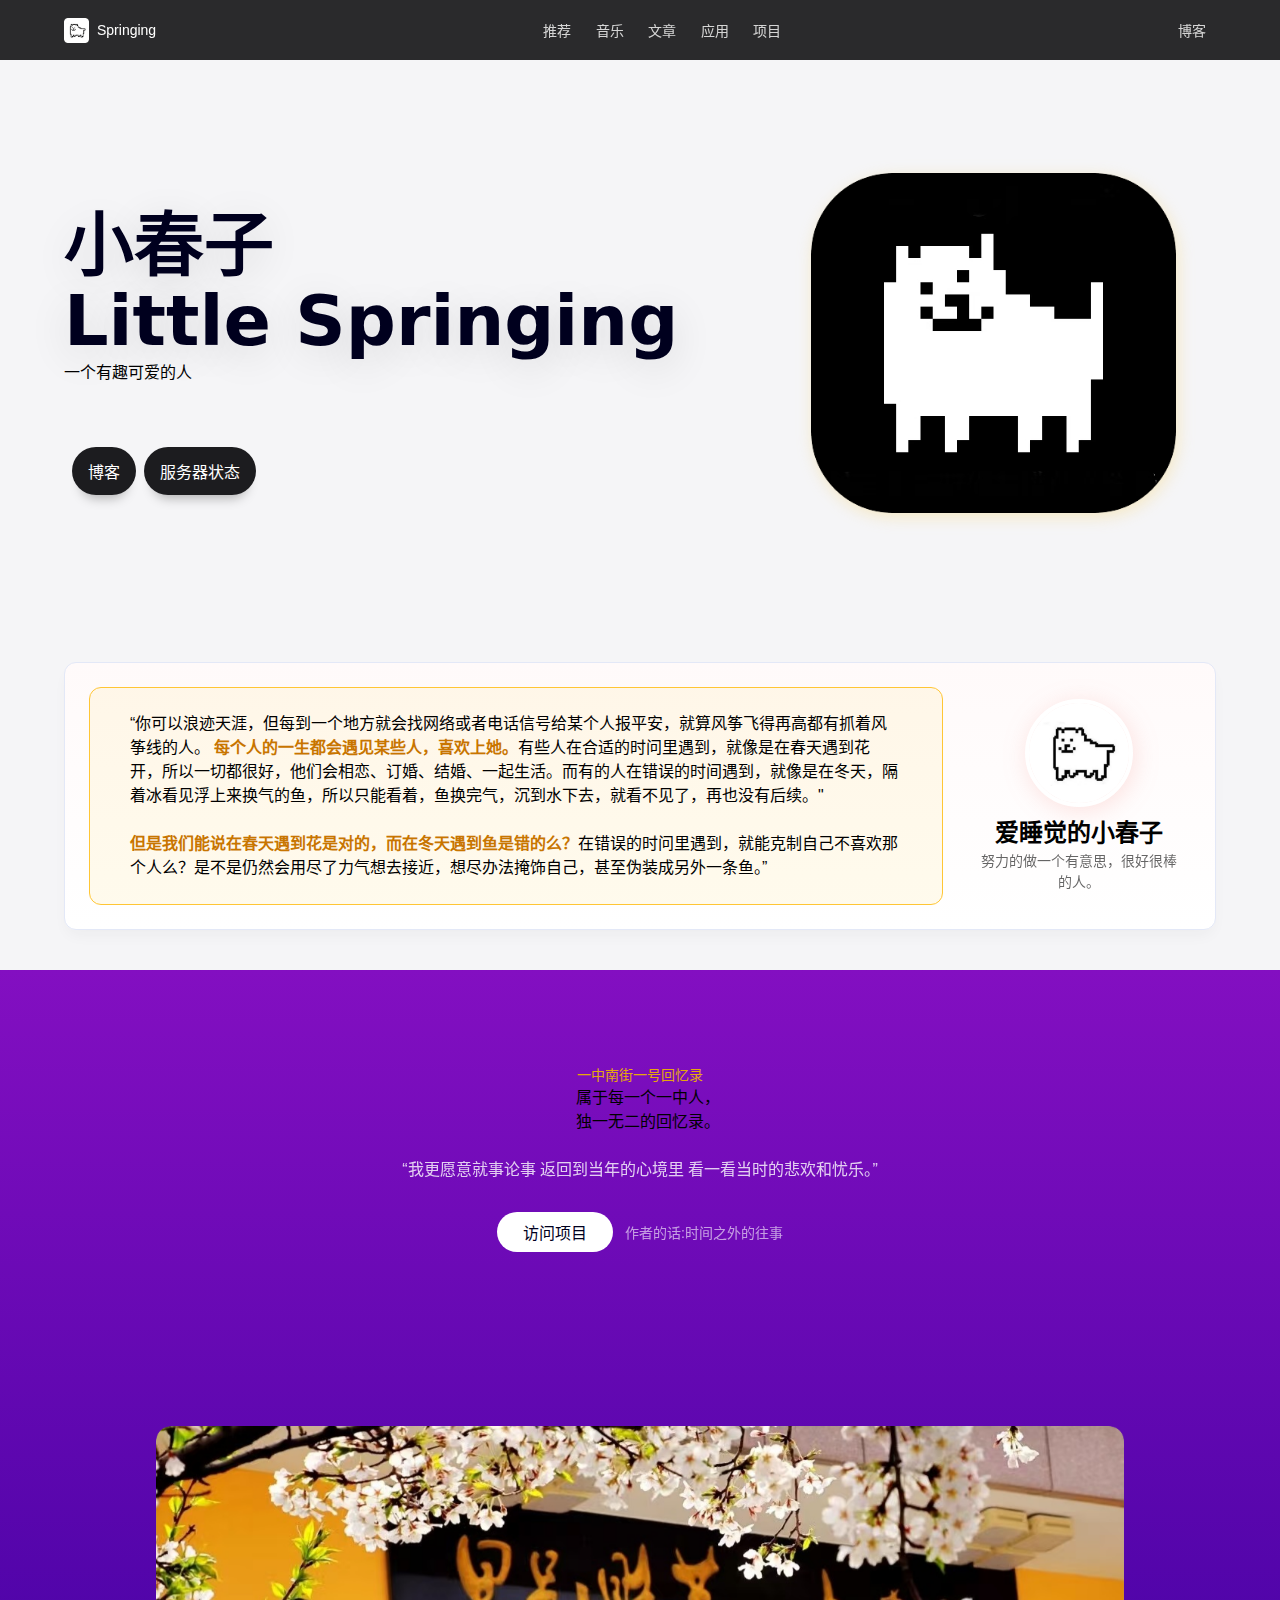
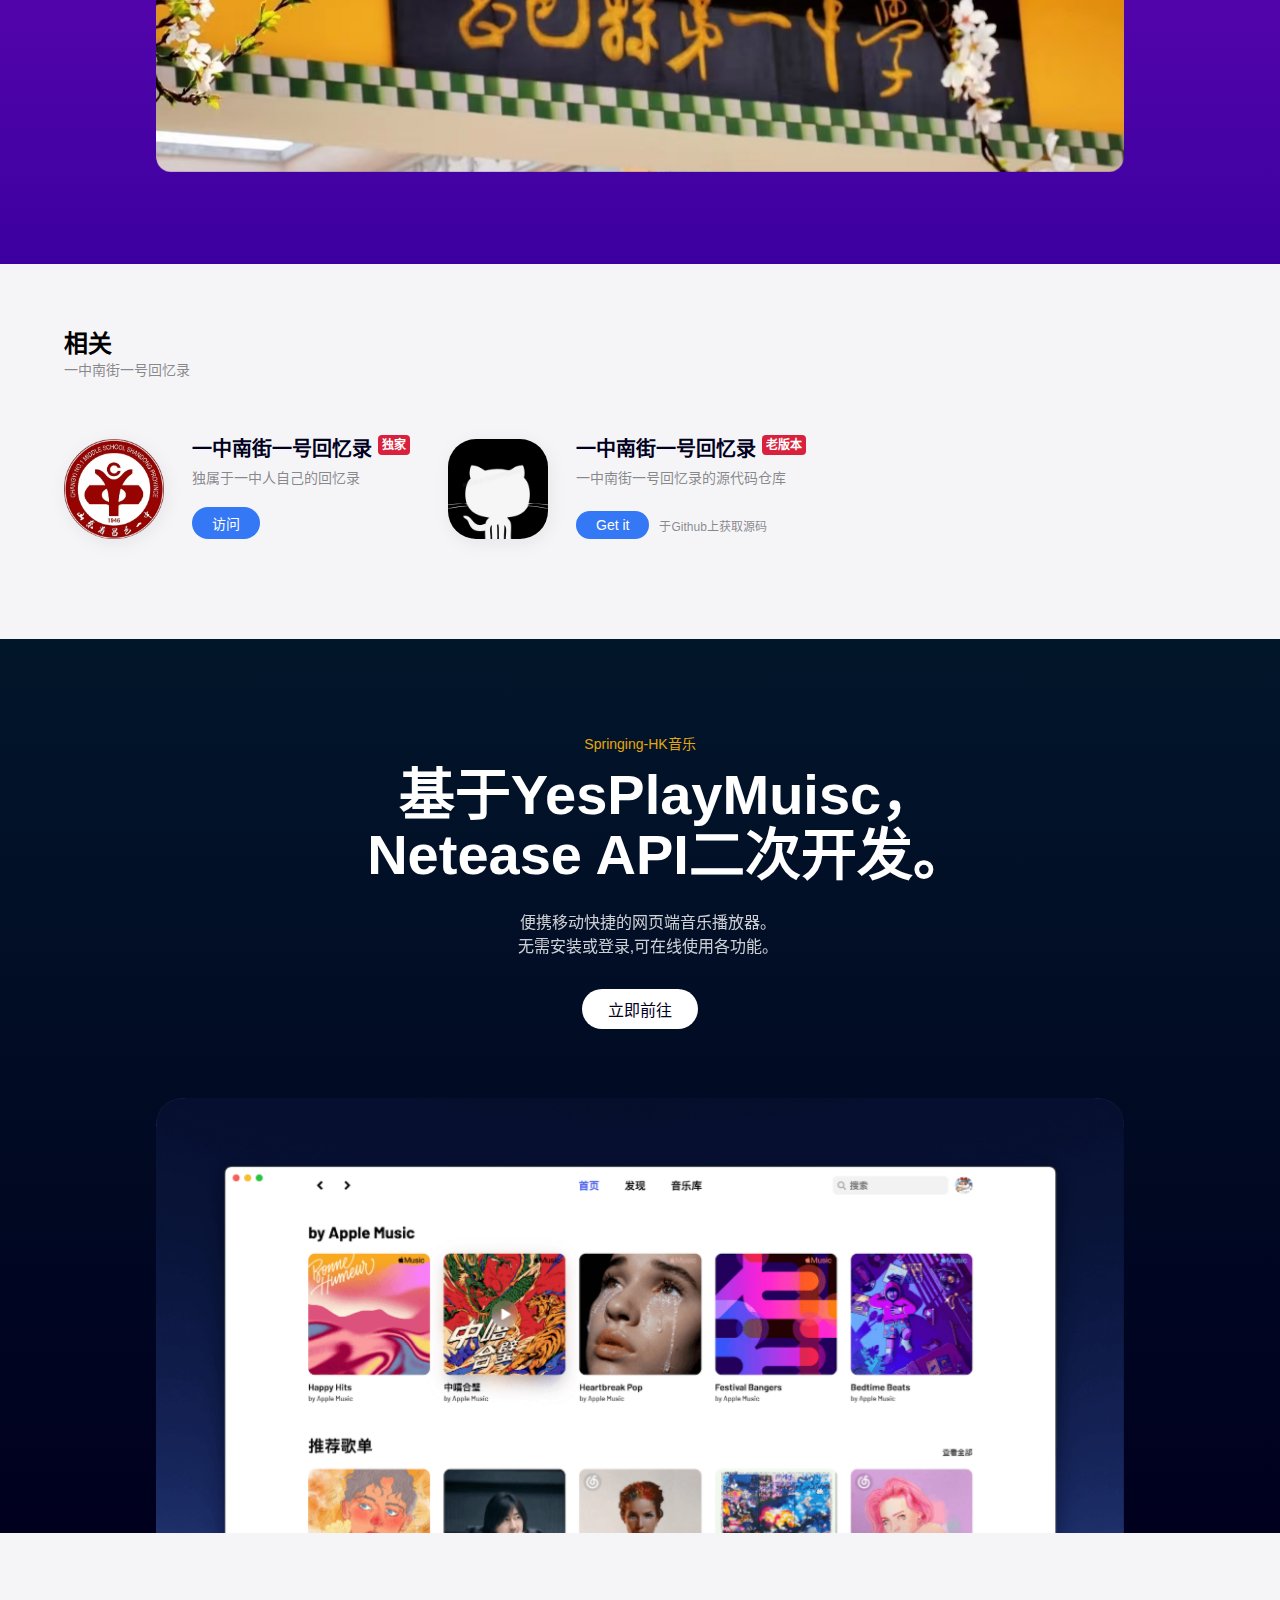
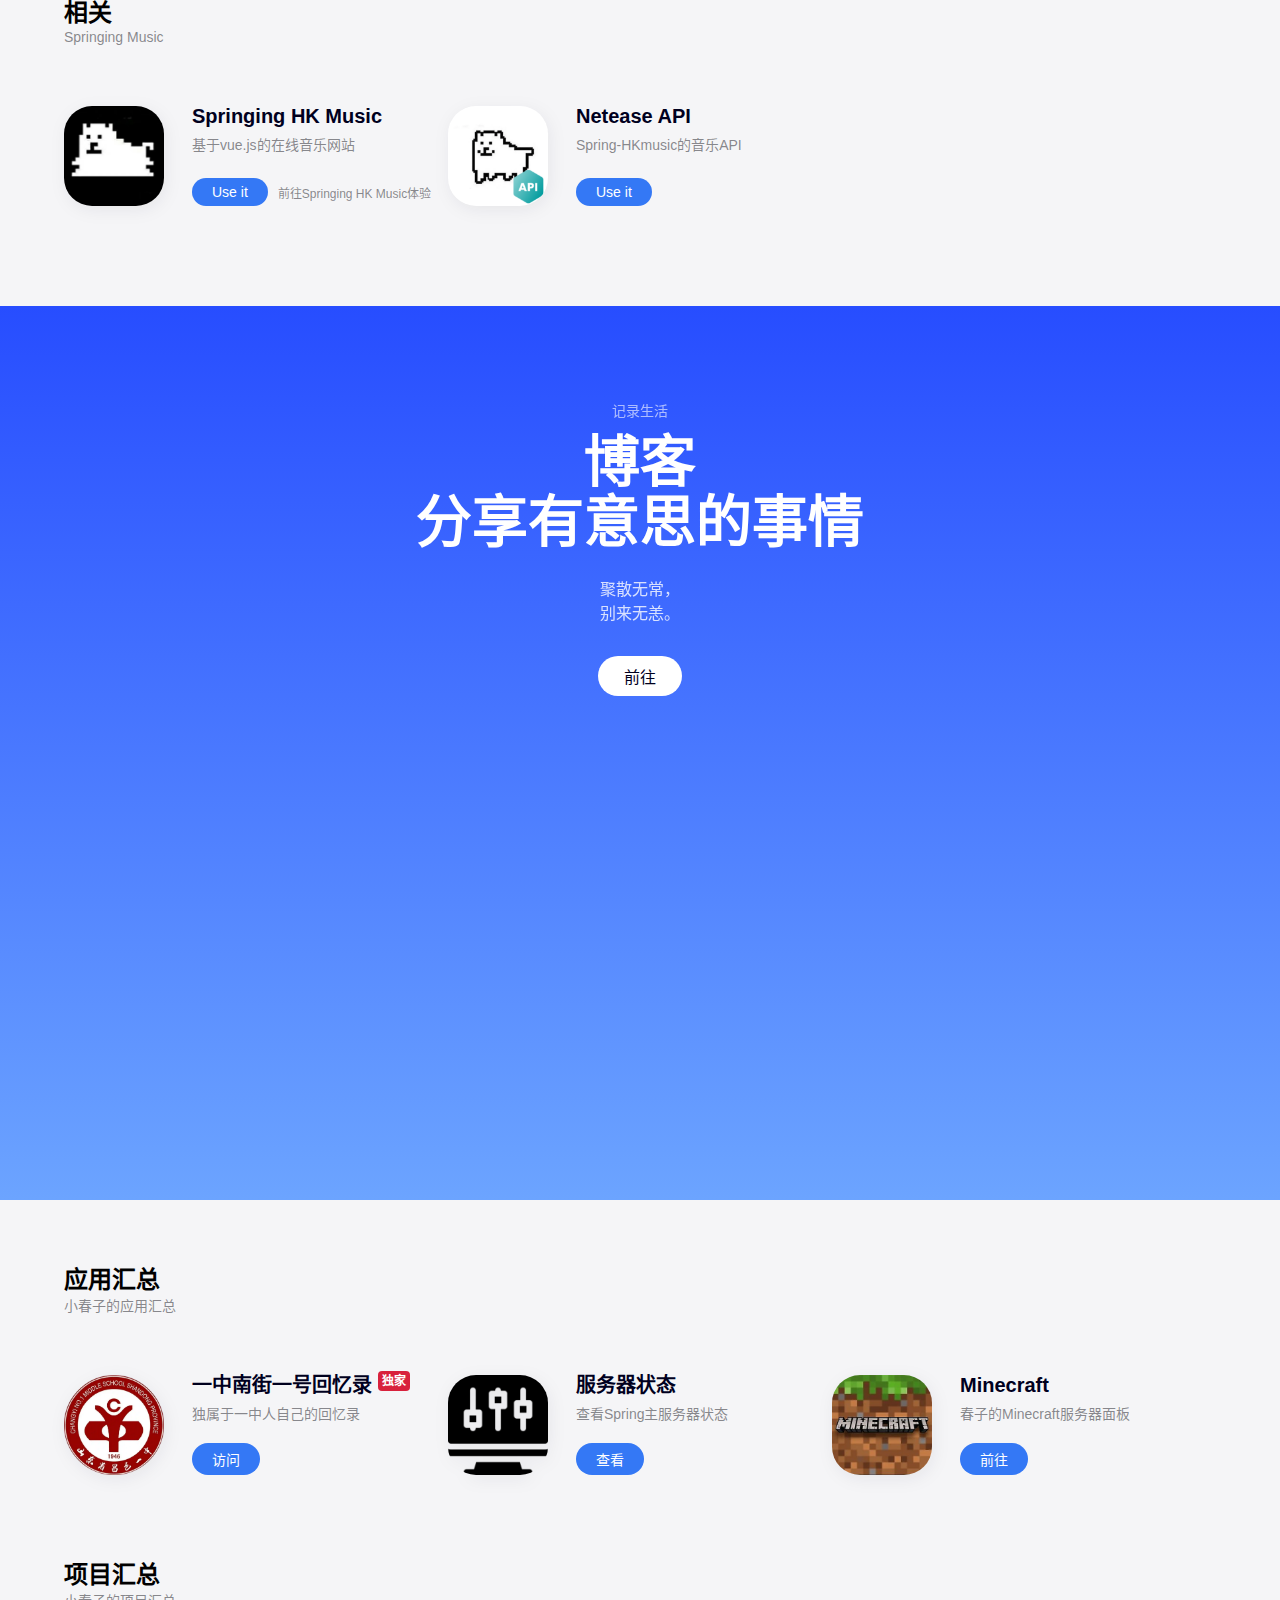
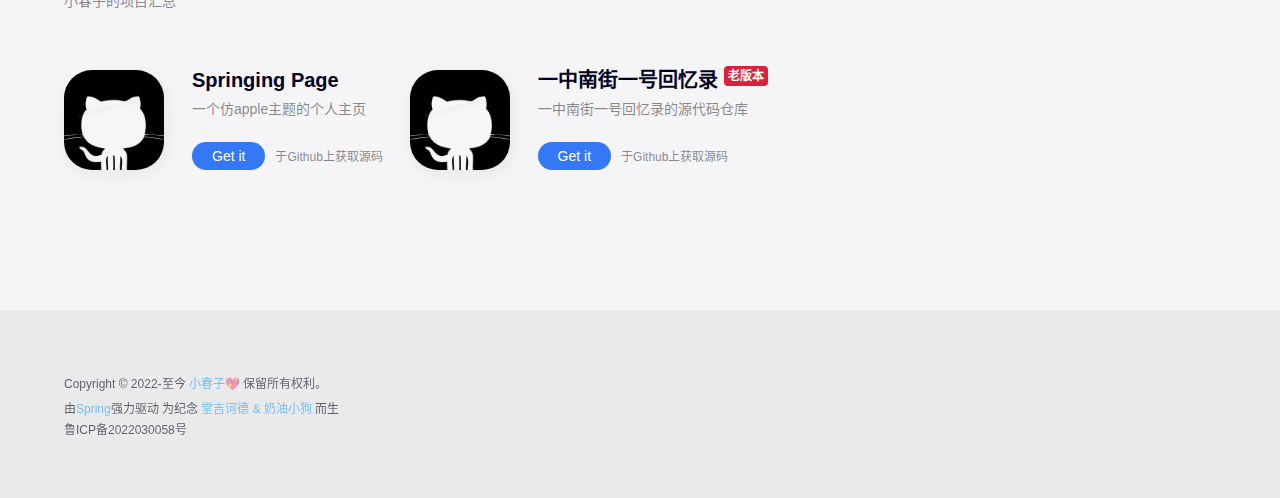
==== index.html @ b8f21b5c "add 新应用" ====
<!DOCTYPE html>
<html lang="zh-CN">
<head>
  <meta charset="UTF-8">
  <meta http-equiv="X-UA-Compatible" content="IE=edge">
  <meta name="viewport" content="width=device-width, initial-scale=1.0">
  <title>Springing - 发现创造有意思的事物跟人</title>
  <!--引入css,js等必要文件-->
  <link rel="stylesheet" href="./css/main.css">
  <link rel="icon" type="image/x-icon" href="./img/avatar.webp">
  <link rel="apple-touch-icon" href="./img/avatar.webp">
  <meta name="apple-mobile-we b-app-title" content="小春子">
  <link rel="bookmark" href="./img/avatar.webp">
  <link rel="apple-touch-icon-precomposed" sizes="180x180" href="./img/avatar.webp">
  <meta name="description" content="Springing - 发现创造有意思的事物跟人">
  <meta name="theme-color" content="#1C1C1F">
  <link rel="stylesheet" href="./css/iconfont.css">
  <script src="./js/jq.js"></script>
</head>

<!--主体部分-->
<body id="body">
  <div class="nav">
    <div class="nav-content">
      <div class="nav-left">
        <a href="javascript:scrollToTopWithAnimation()" class="site-logo">
          <img src="./img/avatar.webp" alt="logo" class="site-logo-img">
          <span class="site-name">Springing</span>
        </a>   
      </div>
<!--中间导航栏,js代码-->
      <div class="nav-center">
        <a href="javascript:heoWeb.scrollTo('回忆录');" class="nav-item">推荐</a>
        <a href="javascript:heoWeb.scrollTo('音乐');" class="nav-item">音乐</a>
        <a href="javascript:heoWeb.scrollTo('博客');" class="nav-item">文章</a>
        <a href="javascript:heoWeb.scrollTo('应用');" class="nav-item">应用</a>
        <a href="javascript:heoWeb.scrollTo('项目');" class="nav-item">项目</a>
      </div>
<!--右侧博客link-->
      <div class="nav-right">
        <a href="https://blog.springing.top/" class="nav-item" target="_blank">博客</a>
        <!--手机版的展开按钮-->
        <a class="nav-menu" id="nav-menu"><span>≡</span></a>
      </div>
    </div>
  </div>
<!--手机版导航栏-->
  <div class="menu-list" id="menu-list">
    <a href="https://blog.springing.top/" class="nav-item" target="_blank">博客</a>
    <a href="javascript:heoWeb.scrollTo('回忆录');" class="nav-item">推荐</a>
    <a href="javascript:heoWeb.scrollTo('音乐');" class="nav-item">音乐</a>
    <a href="javascript:heoWeb.scrollTo('博客');" class="nav-item">文章</a>
    <a href="javascript:heoWeb.scrollTo('应用');" class="nav-item">应用</a>
    <a href="javascript:heoWeb.scrollTo('项目');" class="nav-item">项目</a>

  </div>
<!--首页封面-->
  <div class="first-stack need-padding">
    <div class="left-Introduce">
      <div class="title-group">
        <span class="title">小春子</span>
        <span class="title">Little Springing</span></span>
      </div>
      <div class="description">
        <span class="description-text">一个有趣可爱的人</span>
      </div>
      <div class="first-stack-links">
        <a href="https://blog.springing.top" class="about-button social-button" target="_blank">博客</a>
        <a href="https://status.springing.top" class="about-button social-button" target="_blank">服务器状态</a>
      </div>
    </div>
    <a href="https://blog.springing.top/about/" class="right-stack" target="_blank">
      <img class="banner-img" src="./img/dog-black.webp" alt="banner" title="banner">
    </a>
  </div>
<!--作者自我描述-->
<div class="avatar-discription">
  <span class="avatar-discription-text">
    <p>
      “你可以浪迹天涯，但每到一个地方就会找网络或者电话信号给某个人报平安，就算风筝飞得再高都有抓着风筝线的人。
      <b>每个人的一生都会遇见某些人，喜欢上她。</b>有些人在合适的时问里遇到，就像是在春天遇到花开，所以一切都很好，他们会相恋、订婚、结婚、一起生活。而有的人在错误的时间遇到，就像是在冬天，隔着冰看见浮上来换气的鱼，所以只能看着，鱼换完气，沉到水下去，就看不见了，再也没有后续。"
      <br><br><b>但是我们能说在春天遇到花是对的，而在冬天遇到鱼是错的么？</b>在错误的时问里遇到，就能克制自己不喜欢那个人么？是不是仍然会用尽了力气想去接近，想尽办法掩饰自己，甚至伪装成另外一条鱼。”
    </p>
  </span>
  <div class="avatar-info">
    <img loading="lazy" class="avatar-image" src="./img/avatar.webp">
    <span class="avatar-name">爱睡觉的小春子</span>
    <span class="avatar-title">努力的做一个有意思，很好很棒的人。</span>
  </div>
</div>

<!--一中南街一号回忆录-->
  <div id='回忆录'class="product-banner" style="background-image: linear-gradient(180deg, #830FC1 0%, #3D00A0 100%);">
    <div class="banner-info need-padding">
      <span class="tips">一中南街一号回忆录</span>
      <span class="ttitle">属于每一个一中人<span class="punctuation">，</span><br>独一无二的回忆录<span class="punctuation">。</span></span>
      <div class="banner-discription-group">
        <span class="description">“我更愿意就事论事 返回到当年的心境里 看一看当时的悲欢和忧乐。”</span>
      </div>
      <div class="link-group">
        <a class="primary-button" href="https://cyyz.springing.top/">访问项目</a>
        <a class="second-link" href="https://cyyz.springing.top/d/8-%E5%BA%8F%E8%A8%80-%E6%97%B6%E9%97%B4%E4%B9%8B%E5%A4%96%E7%9A%84%E5%BE%80%E4%BA%8B" target="_blank">作者的话:时间之外的往事</a>
      </div>
    </div>
    <div class="banner-pic">
      <img class="banner-pic-img" src="./img/cyyz.webp" alt="banner image">
    </div>
  </div>

 <!--1中南街下面的-->
 <div class="product-group need-padding" id="">
  <h2 class="group-title">相关</h2>
  <span class="group-description">一中南街一号回忆录</span>
  <div class="group-items">
    <!--南街一号-->
    <div class="group-item">
      <a class="group-item-icon" href="https://cyyz.springing.top" target="_blank">
        <img class="group-item-icon-img" src="./img/cyyz-logo.webp" alt="product-icon" title="product-icon">
      </a>
      <div class="group-info-group">
        <div class="group-info">
          <a class="title" href="https://cyyz.springing.top" target="_blank">一中南街一号回忆录<sup class="hot">独家</sup></a>
          <a class="discription" href="https://cyyz.springing.top" target="_blank">独属于一中人自己的回忆录</a>
        </div>
        <div class="group-info-button">
          <a class="linkbutton" href="https://cyyz.springing.top" target="_blank">访问</a>
        </div>
      </div>
    </div>
    <!--南街仓库-->
    <div class="group-item">
      <a class="group-item-icon" href="https://github.com/lispringing/CYYZ" target="_blank">
        <img class="group-item-icon-img" src="./img/github.webp" alt="product-icon" title="product-icon">
      </a>
      <div class="group-info-group">
        <div class="group-info">
          <a class="title" href="https://github.com/lispringing/CYYZ" target="_blank">一中南街一号回忆录<sup class="hot">老版本</sup></a>
          <a class="discription" href="https://github.com/lispringing/CYYZ" target="_blank">一中南街一号回忆录的源代码仓库</a>
        </div>
        <div class="group-info-button">
          <a class="linkbutton" href="https://github.com/lispringing/CYYZ" target="_blank">Get it</a>
          <span class="linkbotton-tips">于Github上获取源码</span>
        </div>
      </div>
    </div>

  </div>
</div>


 <!-- 音乐大主页 -->
  <div class="product-banner" id="音乐">
    <div class="banner-info need-padding">
      <span class="tips">Springing-HK音乐</span>
      <span class="title">基于YesPlayMuisc<span class="punctuation">，</span><br>Netease API二次开发<span class="punctuation">。</span></span>
      <div class="banner-discription-group">
        <span class="description">便携移动快捷的<span class="inline-word">网页端音乐播放器<span class="punctuation">。</span></span></span>
        <span class="description">无需安装或登录,可在线使用<span class="inline-word">各功能<span class="punctuation">。</span></span></span>
      </div>
      <div class="link-group">
        <a class="primary-button" href="https://www.happyking.top">立即前往</a>
      </div>
    </div>
    <div class="banner-pic">
      <img class="banner-pic-img" src="./img/yesplaymusic.png" alt="banner image">
    </div>
  </div>

  <!--音乐页面相关-->
  <div class="product-group need-padding">
    <h2 class="group-title">相关</h2>
    <span class="group-description">Springing Music</span>
    <div class="group-items">

      <!--spring-hk-music-->
      <div class="group-item">
        <a class="group-item-icon" href="https://www.happyking.top" target="_blank">
          <img class="group-item-icon-img" src="./img/springingpage.webp" alt="product-icon" title="product-icon">
        </a>
        <div class="group-info-group">
          <div class="group-info">
            <a class="title" href="https://www.happyking.top" target="_blank">Springing HK Music</a>
            <a class="discription" href="https://github.com/lispringing/spring-page" target="_blank">基于vue.js的在线音乐网站</a>
          </div>
          <div class="group-info-button">
            <a class="linkbutton" href="https://github.com/lispringing/spring-page" target="_blank">Use it</a>
            <span class="linkbotton-tips">前往Springing HK Music体验</span>
          </div>
        </div>
      </div>

    <!--·netease-music-api-->
      <div class="group-item">
        <a class="group-item-icon" href="https://netease.happyking.top/" target="_blank">
          <img class="group-item-icon-img" src="./img/netease.webp" alt="product-icon" title="product-icon">
        </a>
        <div class="group-info-group">
          <div class="group-info">
            <a class="title" href="https://netease.happyking.top/" target="_blank">Netease API</a>
            <a class="discription" href="https://netease.happyking.top/" target="_blank">Spring-HKmusic的音乐API</a>
          </div>
          <div class="group-info-button">
            <a class="linkbutton" href="https://netease.happyking.top/" target="_blank">Use it</a>
          </div>
        </div>
      </div>

    </div>
  </div>

<!--博客介绍页面-->
  <div class="product-banner" style="background-image: linear-gradient(180deg, #274DFF 0%, #6CA4FF 100%);" id="博客">
    <div class="banner-info need-padding">
      <span class="tips" style="color: white; opacity: 0.6;">记录生活</span>
      <span class="title">博客<span class="punctuation"></span><br>分享有意思的事情<span class="punctuation"></span></span>
      <div class="banner-discription-group">
        <span class="description">聚散无常，</span></span></span>
        <span class="description">别来无恙。</span></span></span>
      </div>
      <div class="link-group">
        <a class="primary-button" href="https://blog.springing.top">前往</a>
      </div>
    </div>
    <div class="banner-pic">
      <img loading="lazy" class="banner-pic-img simple-parallax-initialized" src="./img/blog.webp" alt="banner image" style="will-change: transform; transform: translate3d(0px, 14px, 0px); transition: transform 2s cubic-bezier(0, 0, 0, 1);">
    </div>
  </div>

<!--
  <div class="special-card">
    <div class="special-card-left">
      <div class="tips">大事件</div>
      <div class="title">敲木鱼9.0支持<br>现实增强</div>
      <div class="discription">现在你可以使用你敲木鱼的AR模式，将喜欢的音效贴纸放置在任何你想要的位置上。</div>
      <div class="button-group">
        <a class="button linkbutton" href="https://apps.apple.com/cn/app/%E6%95%B2%E6%9C%A8%E9%B1%BC/id6443798663">立即前往购买</a>
        <span class="linkbotton-tips">买断制</span>
      </div>
    </div>
    <img loading="lazy" class="special-card-right" src="./img/muyu-ar.webp">
  </div>
-->


  <!--应用页面-->
  <div class="product-group need-padding" id="应用">
    <h2 class="group-title">应用汇总</h2>
    <span class="group-description">小春子的应用汇总</span>
    <div class="group-items">

      <!--南街一号-->
      <div class="group-item">
        <a class="group-item-icon" href="https://cyyz.springing.top" target="_blank">
          <img class="group-item-icon-img" src="./img/cyyz-logo.webp" alt="product-icon" title="product-icon">
        </a>
        <div class="group-info-group">
          <div class="group-info">
            <a class="title" href="https://cyyz.springing.top" target="_blank">一中南街一号回忆录<sup class="hot">独家</sup></a>
            <a class="discription" href="https://cyyz.springing.top" target="_blank">独属于一中人自己的回忆录</a>
          </div>
          <div class="group-info-button">
            <a class="linkbutton" href="https://cyyz.springing.top" target="_blank">访问</a>
          </div>
        </div>
      </div>

      <!--服务器监控-->
      <div class="group-item">
        <a class="group-item-icon" href="https://status.springing.top" target="_blank">
          <img class="group-item-icon-img" src="./img/status.ico" alt="product-icon" title="product-icon">
        </a>
        <div class="group-info-group">
          <div class="group-info">
            <a class="title" href="https://status.springing.top" target="_blank">服务器状态</a>
            <a class="discription" href="https://status.springing.top" target="_blank">查看Spring主服务器状态</a>
          </div>
          <div class="group-info-button">
            <a class="linkbutton" href="https://status.springing.top" target="_blank">查看</a>
          </div>
        </div>
      </div>

    <!--我的世界面板-->
    <div class="group-item">
      <a class="group-item-icon" href="https://mc.springing.top" target="_blank">
        <img class="group-item-icon-img" src="./img/mc.jpg" alt="product-icon" title="product-icon">
      </a>
      <div class="group-info-group">
        <div class="group-info">
          <a class="title" href="https://mc.springing.top" target="_blank">Minecraft</a>
          <a class="discription" href="https://mc.springing.top" target="_blank">春子的Minecraft服务器面板</a>
        </div>
        <div class="group-info-button">
          <a class="linkbutton" href="https://mc.springing.top" target="_blank">前往</a>
        </div>
      </div>
    </div>





      <!--项目页面-->
 <div class="product-group need-padding" id="项目">
  <h2 class="group-title">项目汇总</h2>
  <span class="group-description">小春子的项目汇总</span>

  <div class="group-items">
    <!--spring-page-->
    <div class="group-item">
      <a class="group-item-icon" href="https://github.com/lispringing/spring-page" target="_blank">
        <img class="group-item-icon-img" src="./img/github.webp" alt="product-icon" title="product-icon">
      </a>
      <div class="group-info-group">
        <div class="group-info">
          <a class="title" href="https://github.com/lispringing/spring-page" target="_blank">Springing Page</a>
          <a class="discription" href="https://github.com/lispringing/spring-page" target="_blank">一个仿apple主题的个人主页</a>
        </div>
        <div class="group-info-button">
          <a class="linkbutton" href="https://github.com/lispringing/spring-page" target="_blank">Get it</a>
          <span class="linkbotton-tips">于Github上获取源码</span>
        </div>
      </div>
    </div>

    <!--南街仓库-->
    <div class="group-item">
      <a class="group-item-icon" href="https://github.com/lispringing/CYYZ" target="_blank">
        <img class="group-item-icon-img" src="./img/github.webp" alt="product-icon" title="product-icon">
      </a>
      <div class="group-info-group">
        <div class="group-info">
          <a class="title" href="https://github.com/lispringing/CYYZ" target="_blank">一中南街一号回忆录<sup class="hot">老版本</sup></a>
          <a class="discription" href="https://github.com/lispringing/CYYZ" target="_blank">一中南街一号回忆录的源代码仓库</a>
        </div>
        <div class="group-info-button">
          <a class="linkbutton" href="https://github.com/lispringing/CYYZ" target="_blank">Get it</a>
          <span class="linkbotton-tips">于Github上获取源码</span>
        </div>
      </div>
    </div>


  </div>
</div>



  </div>
</div>

<!--页脚-->
  <div class="footer">
    <div class="footer-content need-padding">
      <span class="info">Copyright © 2022-至今 <font color="#2b9fff">小春子</font>💖 保留所有权利。</span>
      <span class="info">由<font color="#2b9fff">Spring</font>强力驱动 为纪念 <font color="#2b9fff">堂吉诃德 & 奶油小狗</font> 而生</span>
      <div class="info-group"><a class="info" href="https://beian.miit.gov.cn/" target="_blank">鲁ICP备2022030058号</a></div>
    </div>
  </div>
</body>
<script src="./js/simpleParallax.min.js"></script>
<script src="./js/main.js"></script>
<script src="./js/console.js"></script>
</html>
---- css/main.css ----
@charset "UTF-8";:root {
  --heo-white: #fff;
  --heo-white-op: rgba(255,255,255,0.2);
  --heo-black: #000;
  --heo-black-op: rgba(0,0,0,0.2);
  --heo-none: #00001e00;
  --heo-gray: #999999;
  --heo-gray-op: #9999992b;
  --heo-vip: #e5a80d;
  --heo-main: var(--heo-theme);
  --heo-main-op: var(--heo-theme-op);
  --heo-main-none: var(--heo-theme-none);
  --heo-shadow-theme: 0 8px 12px -3px var(--heo-theme-op);
  --heo-shadow-blackdeep: 0 2px 16px -3px rgba(0, 0, 0,.15);
  --heo-shadow-main: 0 8px 12px -3px var(--heo-main-op);
  --heo-shadow-blue: 0 8px 12px -3px rgba(40, 109, 234,.20);
  --heo-shadow-white: 0 8px 12px -3px rgba(255, 255, 255,.20);
  --heo-shadow-black: 0 0 12px 4px rgba(0, 0, 0,.05);
  --heo-shadow-yellow: 0px 38px 77px -26px rgba(255, 201, 62,.12);
  --heo-shadow-red: 0 8px 12px -3px #ee7d7936;
  --heo-shadow-green: 0 8px 12px -3px #87ee7936;
  --heo-logo-color: linear-gradient(215deg,#4584ff 0%,#cf0db9 100%);
  --heo-snackbar-time: 5s;
  --style-border: 1px solid var(--heo-card-border);
  --style-border-always: 1px solid var(--heo-card-border);
  --style-border-hover: 1px solid var(--heo-main);
  --style-border-hover-always: 1px solid var(--heo-main);
  --style-border-dashed: 1px dashed var(--heo-theme-op)
}

::selection {
  background: var(--heo-fontcolor);
  color: var(--heo-background)
}

:root {
  --heo-theme: #4375ff;
  --heo-theme-op: #4375ff23;
  --heo-theme-op-deep: #4375ffdd;
  --heo-theme-none: #4375ff01;
  --heo-blue: #3478f5;
  --heo-red: #D8213C;
  --heo-pink: #FF7C7C;
  --heo-green: #28a63f;
  --heo-yellow: #f8d469;
  --heo-yellow-op: #d99c001a;
  --heo-orange: #ffc635;
  --heo-fontcolor: #00001e;
  --heo-background: #F5F5F7;
  --heo-navbg: rgba(22, 22, 23, 0.91);
  --heo-reverse: #000;
  --heo-maskbg: rgba(255, 255, 255, 0.6);
  --heo-maskbgdeep: rgba(255, 255, 255, 0.85);
  --heo-hovertext: var(--heo-main);
  --heo-ahoverbg: #F7F7FA;
  --heo-lighttext: var(--heo-main);
  --heo-secondtext: rgba(60, 60, 67, 0.6);
  --heo-scrollbar: rgba(60, 60, 67, 0.4);
  --heo-card-btn-bg: #1C1C1F;
  --heo-post-blockquote-bg: #fafcff;
  --heo-post-tabs-bg: #f2f5f8;
  --heo-secondbg: #eaeaea;
  --heo-shadow-nav: 0 5px 12px -5px rgba(102, 68, 68, 0.05);
  --heo-card-bg: #fff;
  --heo-card-bg-op: var(--heo-black-op);
  --heo-card-bg-none: rgba(255, 255, 255, 0);
  --heo-shadow-lightblack: 0 5px 12px -5px rgba(102, 68, 68, 0.00);
  --heo-shadow-light2black: 0 5px 12px -5px rgba(102, 68, 68, 0.00);
  --heo-card-border: #e3e8f7;
  --heo-shadow-border: 0 8px 16px -4px #2c2d300c;
  --style-border-forever: 2px solid var(--heo-main)
}

@keyframes floating {
  0% {
      transform: translate(0,0)
  }

  50% {
      transform: translate(0,10px)
  }

  100% {
      transform: translate(0,0)
  }
}

@keyframes showbanner {
  0% {
      top: 0;
      background: var(--heo-red)
  }

  30% {
      top: 60px
  }

  80% {
      background: var(--heo-red)
  }

  100% {
      background: var(--heo-secondbg)
  }
}

@keyframes showbannertext {
  0% {
      color: var(--heo-white)
  }

  80% {
      color: var(--heo-white)
  }

  100% {
      color: var(--heo-fontcolor)
  }
}

body {
  background: var(--heo-background);
  display: flex;
  margin: auto;
  flex-direction: column;
  font-family: PingFangSC-Regular,Roboto,Helvetica Neue,Helvetica,Tahoma,Arial,PingFang SC-Light,Microsoft YaHei;
  align-items: center;
  width: 100%
}

body .need-padding {
  max-width: 1200px;
  width: 90%
}

a {
  text-decoration: none;
  user-select: none;
  -webkit-user-drag: none
}

span {
  user-select: none
}

sup {
  font-size: 12px;
  background: var(--heo-green);
  color: var(--heo-white);
  padding: 4px;
  border-radius: 4px;
  margin-left: 6px;
  white-space: nowrap;
  position: absolute;
  top: -4px
}

sup.hot {
  background: var(--heo-red)
}

sup.error {
  background: var(--heo-gray)
}

img {
  user-select: none;
  -webkit-user-drag: none
}

.nav {
  display: flex;
  width: 100%;
  left: 0;
  position: fixed;
  justify-content: center;
  flex-direction: column;
  background: var(--heo-navbg);
  align-items: center;
  z-index: 2;
  transition: ease-in-out .3s;
  backdrop-filter: blur(10px)
}

.nav.top {
  background: var(--heo-background)
}

.nav.top a.nav-item {
  color: var(--heo-fontcolor)
}

.nav-content {
  max-width: 1200px;
  width: 90%;
  display: flex;
  justify-content: space-between;
  align-items: center;
  height: 60px;
  z-index: 2;
  transition: ease-in-out .3s
}

.nav-banner {
  width: 100%;
  height: 44px;
  display: flex;
  align-items: center;
  justify-content: center;
  position: absolute;
  top: 60px;
  left: 0;
  animation: showbanner 4s ease-in-out;
  z-index: 1;
  background: var(--heo-secondbg)
}

.nav-banner a {
  font-size: 12px;
  transition: ease-in-out .3s;
  animation: showbannertext 4s ease-in-out;
  color: var(--heo-fontcolor)
}

.nav-banner a:hover {
  color: var(--heo-red)
}

.nav-right .nav-menu {
  display: none
}

a.site-logo {
  display: flex;
  align-items: center
}

img.site-logo-img {
  width: 25px
}

.menu-list {
  display: none
}

.banner-img {
  width: 405px;
  max-width: 100%;
  pointer-events: none;
  object-fit: cover;
  transform: translate(0,-7px);
  max-width: 90%;
  filter: drop-shadow(2px 4px 8px #f7d1685a)
}


span.site-name {
  color: var(--heo-white);
  font-size: 14px;
  margin-left: 8px
}

.nav.top span.site-name {
  color: var(--heo-fontcolor)
}

a.nav-item {
  color: var(--heo-white);
  opacity: .8;
  transition: ease-in-out .3s;
  font-size: 14px;
  margin: 0 2px;
  padding: 4px 8px;
  border-radius: 16px
}

a.nav-item:hover {
  opacity: 1;
  background: var(--heo-card-bg);
  color: var(--heo-fontcolor)
}

.nav.top a.nav-item:hover {
  background: var(--heo-secondbg)
}

.nav-right {
  display: flex;
  align-items: center
}

.first-stack {
  display: flex;
  justify-content: space-between;
  margin-top: 180px;
  margin-bottom: 120px;
  align-items: center
}

.title-group {
  display: flex;
  flex-direction: column;
  font-size: 70px;
  font-weight: 400;
  color: #00001e;
  line-height: 75px;
  font-weight: 700;
  font-family: system-ui;
  letter-spacing: 0;
  line-height: 75px;
  text-shadow: 0 9px 41px rgba(0,0,0,.12)
}

span.discription-text {
  display: block;
  font-size: 28px;
  font-weight: 400;
  color: #00001e;
  line-height: 34px;
  margin-top: 28px;
  font-weight: 700
}

a.about-button {
  display: flex;
  padding: 0 36px;
  background: var(--heo-card-btn-bg);
  color: var(--heo-white);
  border-radius: 29px;
  box-shadow: 0 12px 12px -9px rgba(0,0,0,.29);
  margin-top: 64px;
  width: fit-content;
  transition: ease-in-out .3s;
  white-space: nowrap;
  align-items: center;
  justify-content: center;
  height: 48px
}

a.about-button:hover {
  background: var(--heo-main);
  box-shadow: 0 12px 12px -9px rgba(5,51,137,.29)
}

.product-group {
  margin: 0;
  width: 100%
}

h2.group-title {
  font-size: 64;
  margin-bottom: 0
}

.group-description {
  font-size: 14px;
  color: var(--heo-secondtext)
}

.group-items {
  display: flex;
  margin-top: 60px;
  flex-direction: row;
  flex-wrap: wrap
}

.group-item {
  display: flex;
  width: calc(100% / 3);
  margin-bottom: 60px
}

a.group-item-icon {
  width: 100px;
  height: 100px;
  display: flex;
  align-items: center;
  user-select: none
}

img.group-item-icon-img {
  width: 100px;
  height: 100px;
  border-radius: 28px;
  filter: drop-shadow(2px 4px 8px #100c2610)
}

img.group-item-icon-img.error {
  filter: grayscale(100%)
}

.group-info-button {
  display: flex;
  align-items: center
}

span.linkbotton-tips {
  display: flex;
  margin-left: 10px;
  font-size: 12px;
  color: var(--heo-secondtext)
}

.special-card span.linkbotton-tips {
  color: var(--heo-white);
  opacity: .6
}

.group-info {
  display: flex;
  flex-direction: column
}

.group-info-group {
  margin-left: 28px;
  display: flex;
  flex-direction: column;
  justify-content: space-between;
  height: 100px
}

.group-info-group a.title {
  color: var(--heo-fontcolor);
  font-size: 20px;
  line-height: 1;
  margin-bottom: 8px;
  width: fit-content;
  position: relative;
  font-weight: 700
}

.group-info-group a.discription {
  color: var(--heo-secondtext);
  font-size: 14px;
  width: fit-content;
  max-width: 220px;
  word-break: break-all;
  text-overflow: ellipsis;
  display: -webkit-box;
  -webkit-box-orient: vertical;
  -webkit-line-clamp: 1;
  overflow: hidden
}

a.linkbutton {
  padding: 6px 20px;
  display: flex;
  background: var(--heo-blue);
  color: var(--heo-white);
  font-size: 14px;
  border-radius: 21px;
  transition: ease-in-out .3s;
  width: fit-content;
  white-space: nowrap
}

a.linkbutton:hover {
  filter: brightness(1.2)
}

a.linkbutton:active {
  filter: brightness(.8)
}

a.linkbutton.error {
  background: var(--heo-gray)
}

.footer {
  padding: 60px 0 60px 0;
  display: flex;
  justify-content: center;
  width: 100%;
  background: var(--heo-secondbg);
  margin-top: 80px;
  align-items: center
}

.footer .info {
  font-size: 12px;
  margin: 0 20px;
  opacity: .6;
  color: var(--heo-fontcolor);
  transition: ease-in-out .3s;
  margin: 4px 0
}

.footer a.info:hover {
  opacity: 1
}

.footer .info-group .info:not(:first-child) {
  margin-left: 4px
}

.footer-content {
  display: flex;
  flex-direction: column
}

.product-banner {
  background-image: linear-gradient(180deg,#02162a 0,#00001e 100%);
  width: 100%;
  display: flex;
  flex-direction: column;
  align-items: center;
  padding: 94px 0 0 0;
  height: fit-content;
  margin: 40px 0;
  overflow: hidden;
  position: relative;
  min-height: 800px
}

.banner-info {
  display: flex;
  flex-direction: column;
  align-items: center
}

.product-banner .tips {
  color: var(--heo-vip);
  font-size: 14px
}

.product-banner span.title {
  font-size: 56px;
  color: var(--heo-white);
  font-weight: 700;
  text-align: center;
  line-height: 60px;
  margin-top: 12px
}

span.punctuation {
  position: absolute
}

.banner-discription-group {
  display: flex;
  flex-direction: column;
  align-items: center;
  opacity: .8;
  margin: 24px 0 32px 0
}

.product-banner span.description {
  font-size: 16px;
  color: var(--heo-white);
  text-align: center
}

.link-group {
  margin-bottom: 24px;
  display: flex;
  align-items: center
}

a.primary-button {
  padding: 8px 26px;
  background: var(--heo-white);
  color: var(--heo-fontcolor);
  border-radius: 26px;
  transition: ease-in-out .3s;
  white-space: nowrap
}

a.primary-button:hover {
  background: var(--heo-black);
  color: var(--heo-white)
}

a.second-link {
  color: var(--heo-white);
  opacity: .6;
  font-size: 14px;
  margin-left: 12px;
  transition: ease-in-out .3s
}

a.second-link:hover {
  opacity: 1
}

.banner-pic {
  margin-top: 20px;
  display: flex;
  justify-content: center;
  height: 400px;
  position: absolute;
  bottom: 100px
}

.banner-pic-img {
  max-width: 968px;
  width: 100%;
  margin: auto
}

.inline-word {
  word-break: keep-all;
  white-space: nowrap
}

.first-stack-links {
  display: flex;
  flex-wrap: wrap
}

.about-button.social-button {
  margin-left: 8px;
  padding: 0 16px
}

.about-button.social-button i {
  font-size: 20px;
  line-height: 1;
  min-width: 20px
}

.special-card {
  background: #131202;
  width: 90%;
  border-radius: 30px;
  max-width: 1200px;
  position: relative;
  display: flex;
  overflow: hidden;
  height: 500px
}

.special-card-left {
  padding: 54px 0 54px 75px;
  z-index: 1;
  width: 100%;
  position: relative
}

.special-card-left .tips {
  font-size: 18px;
  font-weight: 700;
  color: var(--heo-white)
}

.special-card-left .title {
  font-size: 40px;
  font-weight: 700;
  max-width: 400px;
  line-height: 1.2;
  margin-top: 8px;
  max-width: calc(100% - 700px);
  color: var(--heo-white)
}

.special-card-left .discription {
  font-size: 16px;
  margin-top: 24px;
  opacity: .8;
  line-height: 1.2;
  max-width: calc(100% - 700px);
  color: var(--heo-white)
}

.special-card-left .button-group {
  position: absolute;
  bottom: 56px;
  display: flex;
  align-items: center
}

.special-card-right {
  position: absolute;
  right: 0;
  top: 0;
  height: 100%;
  display: flex;
  z-index: 0
}

.avatar-discription {
  display: flex;
  flex-direction: row;
  align-content: center;
  padding: 24px 24px;
  background: linear-gradient(to bottom,snow 0,#fff 100%);
  margin: 0 5%;
  border-radius: 12px;
  line-height: 1.5;
  max-width: 1200px;
  margin-top: 18px;
  border: var(--style-border-always);
  box-shadow: var(--heo-shadow-border);
  flex-wrap: wrap;
  justify-content: space-between
}

.avatar-discription-text {
  display: flex;
  font-size: 16px;
  text-align: left;
  width: calc(100% - 330px);
  padding: 20px 40px;
  background: #ffdd601d;
  border-radius: 12px;
  align-items: center;
  border: var(--style-border-always);
  border-color: var(--heo-orange)
}

.avatar-discription-text p {
  margin: 0
}

.avatar-discription-text b {
  color: #c87500
}

.avatar-info {
  display: flex;
  flex-direction: column;
  align-items: center;
  padding: 12px
}

span.avatar-name {
  display: flex;
  margin: auto;
  font-size: 24px;
  opacity: 1;
  margin-top: 8px;
  font-weight: 700
}

.avatar-image {
  width: 100px;
  height: 100px;
  border-radius: 50%;
  border: 4px solid #fff;
  box-shadow: var(--heo-shadow-lightblack);
  filter: drop-shadow(2px 4px 12px #ec625b2e)
}

.avatar-title {
  display: flex;
  margin: auto;
  font-size: 14px;
  opacity: .6;
  text-align: center;
  max-width: 200px
}

@media screen and (max-width: 1200px) {
  .group-item {
      width:50%
  }

  .special-card {
      display: none
  }
}

@media screen and (max-width: 768px) {
  .group-info {
      margin-right:20px
  }

  img.group-item-icon-img {
      width: 80px;
      height: 80px;
      border-radius: 20px
  }

  .group-info-group {
      margin-left: 12px;
      height: 100px;
      flex-direction: row;
      width: 100%;
      align-items: center;
      margin-left: 20px
  }

  .first-stack {
      margin-bottom: 20px;
      flex-direction: column;
      margin-top: 112px
  }

  .left-Introduce {
      margin-bottom: 40px;
      margin-right: auto
  }

  a.about-button {
      margin-top: 28px
  }

  .group-items {
      margin-top: 30px
  }

  body .need-padding {
      width: calc(100% - 64px)
  }

  .product-group {
      margin: 0
  }

  .group-item {
      width: 100%;
      margin-bottom: 30px
  }

  .footer {
      flex-direction: column;
      margin-top: 20px
  }

  .footer .info {
      margin-bottom: 12px
  }

  .show-menu .nav {
      background: var(--heo-fontcolor)
  }

  .nav-content {
      width: 80%
  }

  .nav-right .nav-item {
      display: none
  }

  .show-menu .nav.top span.site-name {
      color: var(--heo-white)
  }

  body:not(.show-menu) .nav.top .nav-menu {
      color: var(--heo-fontcolor)
  }

  .show-menu span.site-name {
      color: var(--heo-white)
  }

  .nav-right .nav-menu {
      display: flex;
      color: var(--heo-white);
      padding: 8px 0 8px 8px
  }

  .product-banner span.title {
      font-size: 40px;
      line-height: 46px
  }

  .menu-list {
      display: flex;
      position: fixed;
      flex-direction: column;
      top: 60px;
      background: #00001eee;
      width: 100%;
      height: 0%;
      z-index: 10;
      align-items: center;
      overflow: hidden;
      transition: ease-in-out .3s;
      opacity: 0;
      backdrop-filter: blur(12px);
      padding-top: 40px
  }

  .show-menu .menu-list {
      height: 100%;
      opacity: 1
  }

  .menu-list a.nav-item {
      padding: 8px 8px;
      font-size: 16px;
      border-bottom: 1px solid #ffffff1e;
      width: 90%;
      margin-left: 0;
      border-radius: 0;
      width: 80%
  }

  .show-menu .menu-list a.nav-item {
      padding: 12px 8px
  }

  .banner-pic {
      margin-top: 20px;
      height: 200px;
      bottom: 40px
  }

  .product-banner {
      padding-top: 60px;
      min-height: 580px
  }

  h2.group-title {
      margin: 0;
      font-size: 20px
  }

  .group-info-group a.title {
      font-size: 16px
  }

  a.linkbutton {
      margin-left: 0
  }

  .banner-img {
      height: 100%;
      width: 100%;
      max-width: 100%
  }

  .banner-pic-img {
      width: 100vw
  }

  .nav-center {
      display: none
  }

  .title-group .title {
      font-size: 32px;
      line-height: 38px
  }

  .avatar-discription-text {
      padding: 20px;
      width: 100%
  }

  .avatar-info {
      width: 100%;
      margin-top: 20px
  }

  .group-info-group a.discription {
      -webkit-line-clamp: 2
  }

  .group-info-button {
      flex-direction: column
  }

  span.linkbotton-tips {
      margin-left: 0;
      margin-top: 4px;
      font-size: 10px
  }

  span.discription-text {
      font-size: 24px;
      line-height: 30px;
      margin-top: 16px
  }

}

@media screen and (max-width: 375px) {
  .first-stack {
      margin-bottom:20px
  }

  .left-Introduce {
      margin-bottom: 40px
  }

  a.about-button {
      margin-top: 20px
  }

  .group-items {
      margin-top: 30px
  }

  .group-item {
      flex-direction: row
  }

  .group-info-group {
      margin-left: 20px;
      flex-direction: row;
      width: 100%;
      height: 45px
  }

  .group-info-button {
      margin-top: 0;
      flex-direction: column
  }

  span.linkbotton-tips {
      margin-top: 4px
  }

  .product-group {
      margin: 0
  }

  a.group-item-icon,img.group-item-icon-img {
      width: 40px;
      height: 40px;
      border-radius: 12px
  }

  .product-banner {
      padding-top: 40px
  }

  .banner-pic {
      margin-top: 0;
      height: 150px
  }

  h2.group-title {
      margin: 0
  }

  a.linkbutton {
      margin-left: 8px
  }

  .footer {
      margin-top: 20px
  }

  .title-group .title {
      font-size: 35px;
      line-height: 1.2
  }

  span.discription-text {
      font-size: 16px;
      line-height: 1.2
  }

  a.about-button {
      padding: 0 24px
  }

  .nav-center {
      display: none
  }
}
---- css/iconfont.css ----
@font-face {
  font-family: "heoblogIcon";
  src: url('iconfont.eot?t=282bbb6e61911f4edadde5c8b8c2e151'); /* IE9 */
  src: url('iconfont.eot?t=282bbb6e61911f4edadde5c8b8c2e151#iefix') format('embedded-opentype'), /* IE6-IE8 */
  url('iconfont.woff?t=282bbb6e61911f4edadde5c8b8c2e151') format('woff2'),
  url('iconfont.woff?t=282bbb6e61911f4edadde5c8b8c2e151') format('woff'), /* chrome銆乫irefox */
  url('iconfont.ttf?t=282bbb6e61911f4edadde5c8b8c2e151') format('truetype'), /* chrome銆乫irefox銆乷pera銆丼afari, Android, iOS 4.2+*/
  url('iconfont.svg?t=282bbb6e61911f4edadde5c8b8c2e151#heoblogIcon') format('svg'); /* iOS 4.1- */
}

.heoblogIcon {
  font-family: "heoblogIcon" !important;
  font-size: 16px;
  font-style: normal;
  -webkit-font-smoothing: antialiased;
  -moz-osx-font-smoothing: grayscale;
}

.icon-heologo:before {
  content: "\e005";
}
.icon-bilibili-line:before {
  content: "\e006";
}
.icon-github-line:before {
  content: "\e007";
}
.icon-dribbble-line:before {
  content: "\e008";
}
.icon-pinterest-line:before {
  content: "\e009";
}
.icon-weibo-line:before {
  content: "\e00a";
}
.icon-facebook-circle-line:before {
  content: "\e00b";
}
.icon-bblogo:before {
  content: "\e00c";
}
.icon-copyright-line:before {
  content: "\e00d";
}
.icon-creative-commons-nd-line:before {
  content: "\e00e";
}
.icon-creative-commons-by-line:before {
  content: "\e00f";
}
.icon-creative-commons-nc-line:before {
  content: "\e010";
}
.icon-search-2-line:before {
  content: "\e011";
}
.icon-dashboard-fill:before {
  content: "\e012";
}
.icon-signal-tower-fill:before {
  content: "\e014";
}
.icon-train-line:before {
  content: "\e016";
}
.icon-apps-fill:before {
  content: "\e017";
}
.icon-chat-1-fill:before {
  content: "\e018";
}
.icon-dashboard-2-fill:before {
  content: "\e019";
}
.icon-close-fill:before {
  content: "\e01b";
}
.icon-disc-fill:before {
  content: "\e01c";
}
.icon-keyboard-box-fill:before {
  content: "\e01d";
}
.icon-moon-clear-fill:before {
  content: "\e01e";
}
.icon-side-bar-fill:before {
  content: "\e01f";
}
.icon-mail-line:before {
  content: "\e020";
}
.icon-tiktok:before {
  content: "\e021";
}
.icon-arrow-up-line:before {
  content: "\e022";
}
.icon-arrow-right-circle-fill:before {
  content: "\e023";
}
.icon-add-circle-fill:before {
  content: "\e024";
}
.icon-artboard-fill:before {
  content: "\e025";
}
.icon-checkbox-multiple-blank-fill:before {
  content: "\e026";
}
.icon-folder-5-fill:before {
  content: "\e027";
}
.icon-contacts-fill:before {
  content: "\e028";
}
.icon-clapperboard-fill:before {
  content: "\e029";
}
.icon-group-fill:before {
  content: "\e02a";
}
.icon-pencil-ruler-2-fill:before {
  content: "\e02b";
}
.icon-gift-2-fill:before {
  content: "\e02c";
}
.icon-pantone-fill:before {
  content: "\e02d";
}
.icon-price-tag-3-fill:before {
  content: "\e02e";
}
.icon-tools-fill:before {
  content: "\e02f";
}
.icon-rss-fill:before {
  content: "\e030";
}
.icon-algolia:before {
  content: "\e031";
}
.icon-calendar-todo-fill:before {
  content: "\e032";
}
.icon-refresh-line:before {
  content: "\e033";
}
.icon-panben:before {
  content: "\e034";
}
.icon-shield-user-fill:before {
  content: "\e035";
}
.icon-creative-commons-fill:before {
  content: "\e036";
}
.icon-external-link-fill:before {
  content: "\e037";
}
.icon-link:before {
  content: "\e038";
}
.icon-restart-line:before {
  content: "\e039";
}
.icon-arrow-left-line:before {
  content: "\e03a";
}
.icon-arrow-right-line:before {
  content: "\e03b";
}
.icon-youxiangshuangjiantou:before {
  content: "\e03c";
}
.icon-file-word-fill:before {
  content: "\e03d";
}
.icon-wechat-2-fill:before {
  content: "\e03e";
}
.icon-fire-fill:before {
  content: "\e03f";
}
.icon-map-pin-fill:before {
  content: "\e040";
}
.icon-time-fill:before {
  content: "\e041";
}
.icon-timer-fill:before {
  content: "\e042";
}
.icon-menu-fill:before {
  content: "\e043";
}
.icon-map-2-line:before {
  content: "\e044";
}
.icon-jingxiao:before {
  content: "\e045";
}
.icon-weibo-fill:before {
  content: "\e046";
}
.icon-file-copy-fill:before {
  content: "\e047";
}
.icon-hand-heart-fill:before {
  content: "\e048";
}
.icon-plant-fill:before {
  content: "\e049";
}
.icon-qr-code-fill:before {
  content: "\e04a";
}
.icon-arrow-left-s-line:before {
  content: "\e04b";
}
.icon-arrow-down-s-line:before {
  content: "\e04c";
}
.icon-arrow-right-s-line:before {
  content: "\e04d";
}
.icon-arrow-up-s-line:before {
  content: "\e04e";
}
.icon-right:before {
  content: "\e050";
}
.icon-book-mark-fill:before {
  content: "\e051";
}
.icon-star-smile-fill:before {
  content: "\e052";
}
.icon-clipboard-fill:before {
  content: "\e053";
}
.icon-chat-new-fill:before {
  content: "\e054";
}
.icon-image-2-fill:before {
  content: "\e055";
}
.icon-image-add-fill:before {
  content: "\e056";
}
.icon-baidu-fill:before {
  content: "\e057";
}
.icon-window-fill:before {
  content: "\e058";
}
.icon-skip-back-fill:before {
  content: "\e059";
}
.icon-play-list-2-line:before {
  content: "\e05a";
}
.icon-skip-forward-fill:before {
  content: "\e05b";
}
.icon-download-cloud-fill:before {
  content: "\e05c";
}
.icon-play-fill:before {
  content: "\e05d";
}
.icon-pause-fill:before {
  content: "\e05e";
}
.icon-xiaxiangshuangjiantou:before {
  content: "\e05f";
}
.icon-spinner-solid:before {
  content: "\e060";
}
.icon-Home:before {
  content: "\e061";
}
.icon-danao:before {
  content: "\e063";
}
.icon-jiqiren:before {
  content: "\e064";
}
.icon-aifadian:before {
  content: "\e066";
}
.icon-circle-exclamation-solid:before {
  content: "\e067";
}
.icon-jianben:before {
  content: "\e068";
}
.icon-bijiben:before {
  content: "\e069";
}
.icon-xiangqing:before {
  content: "\e06a";
}
.icon-twitterx:before {
  content: "\e06c";
}
.icon-PostChat:before {
  content: "\e06d";
}
.icon-dice-line:before {
  content: "\e06e";
}
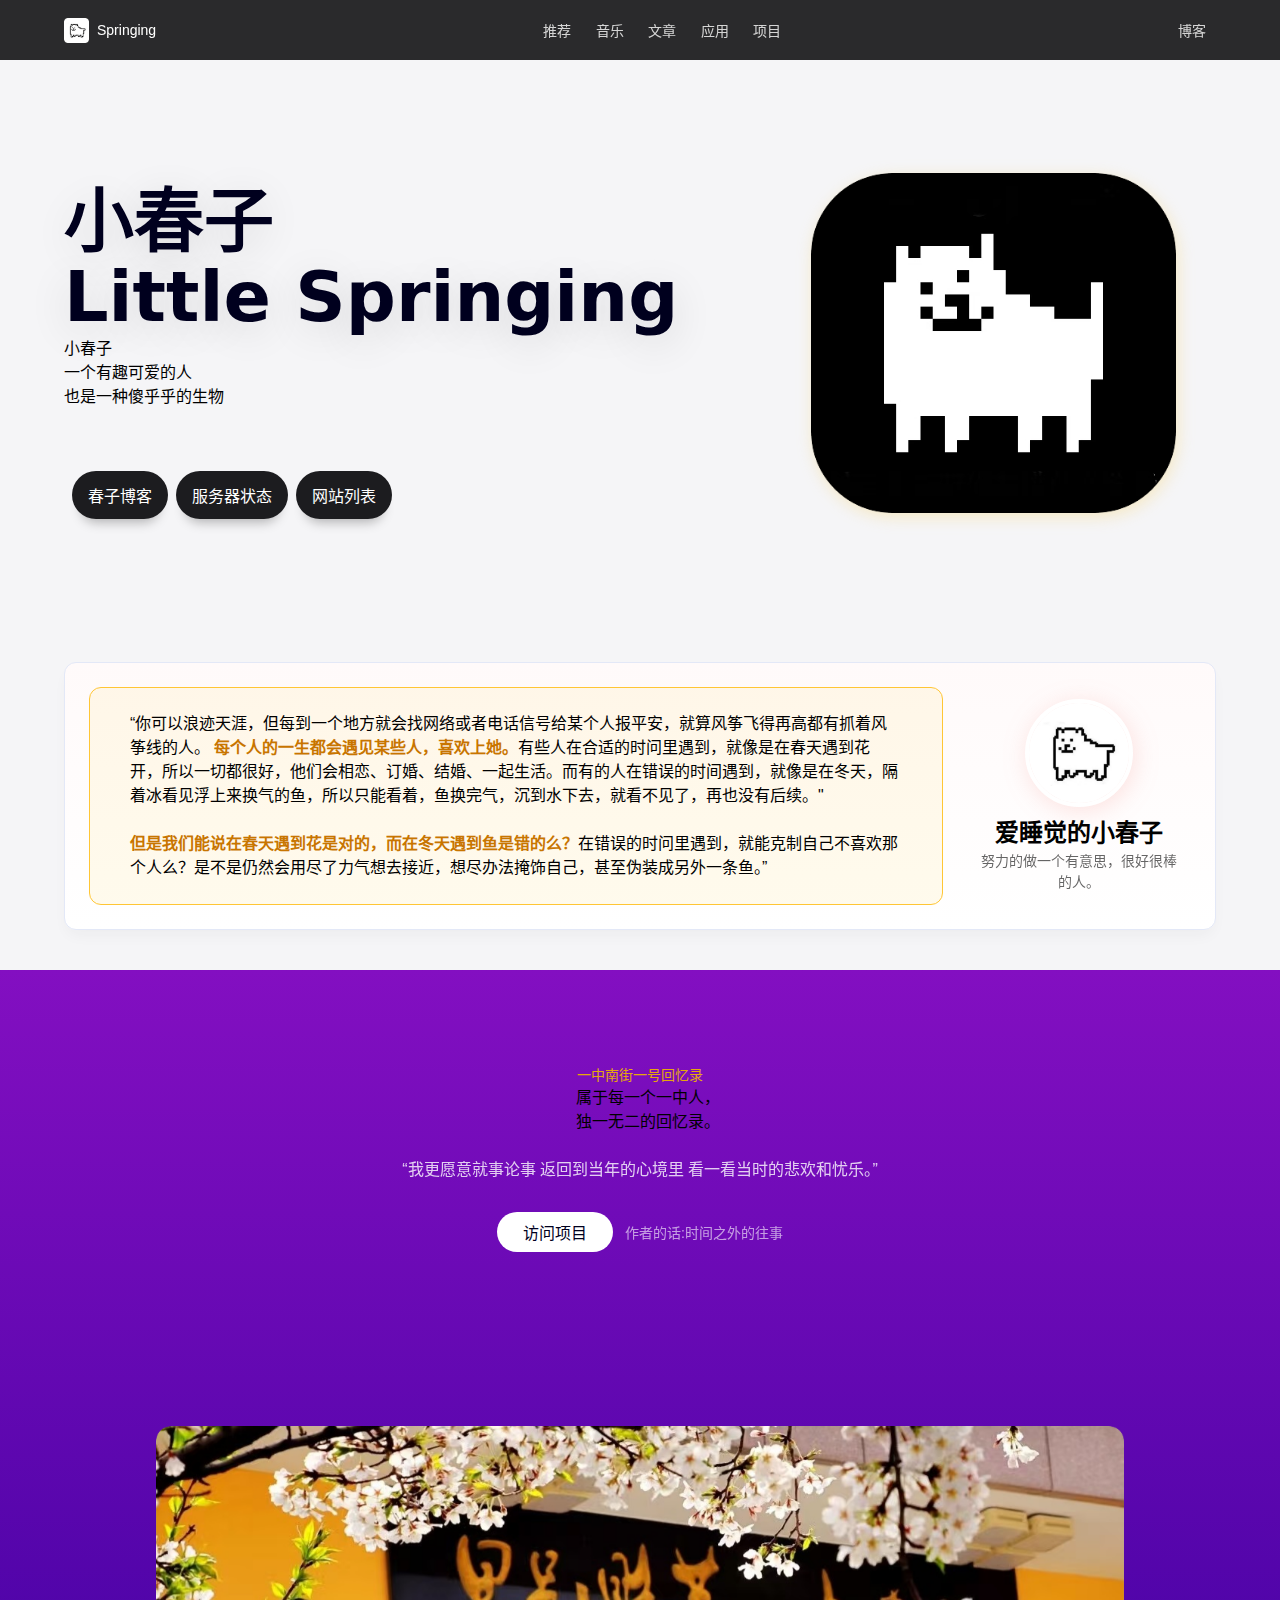
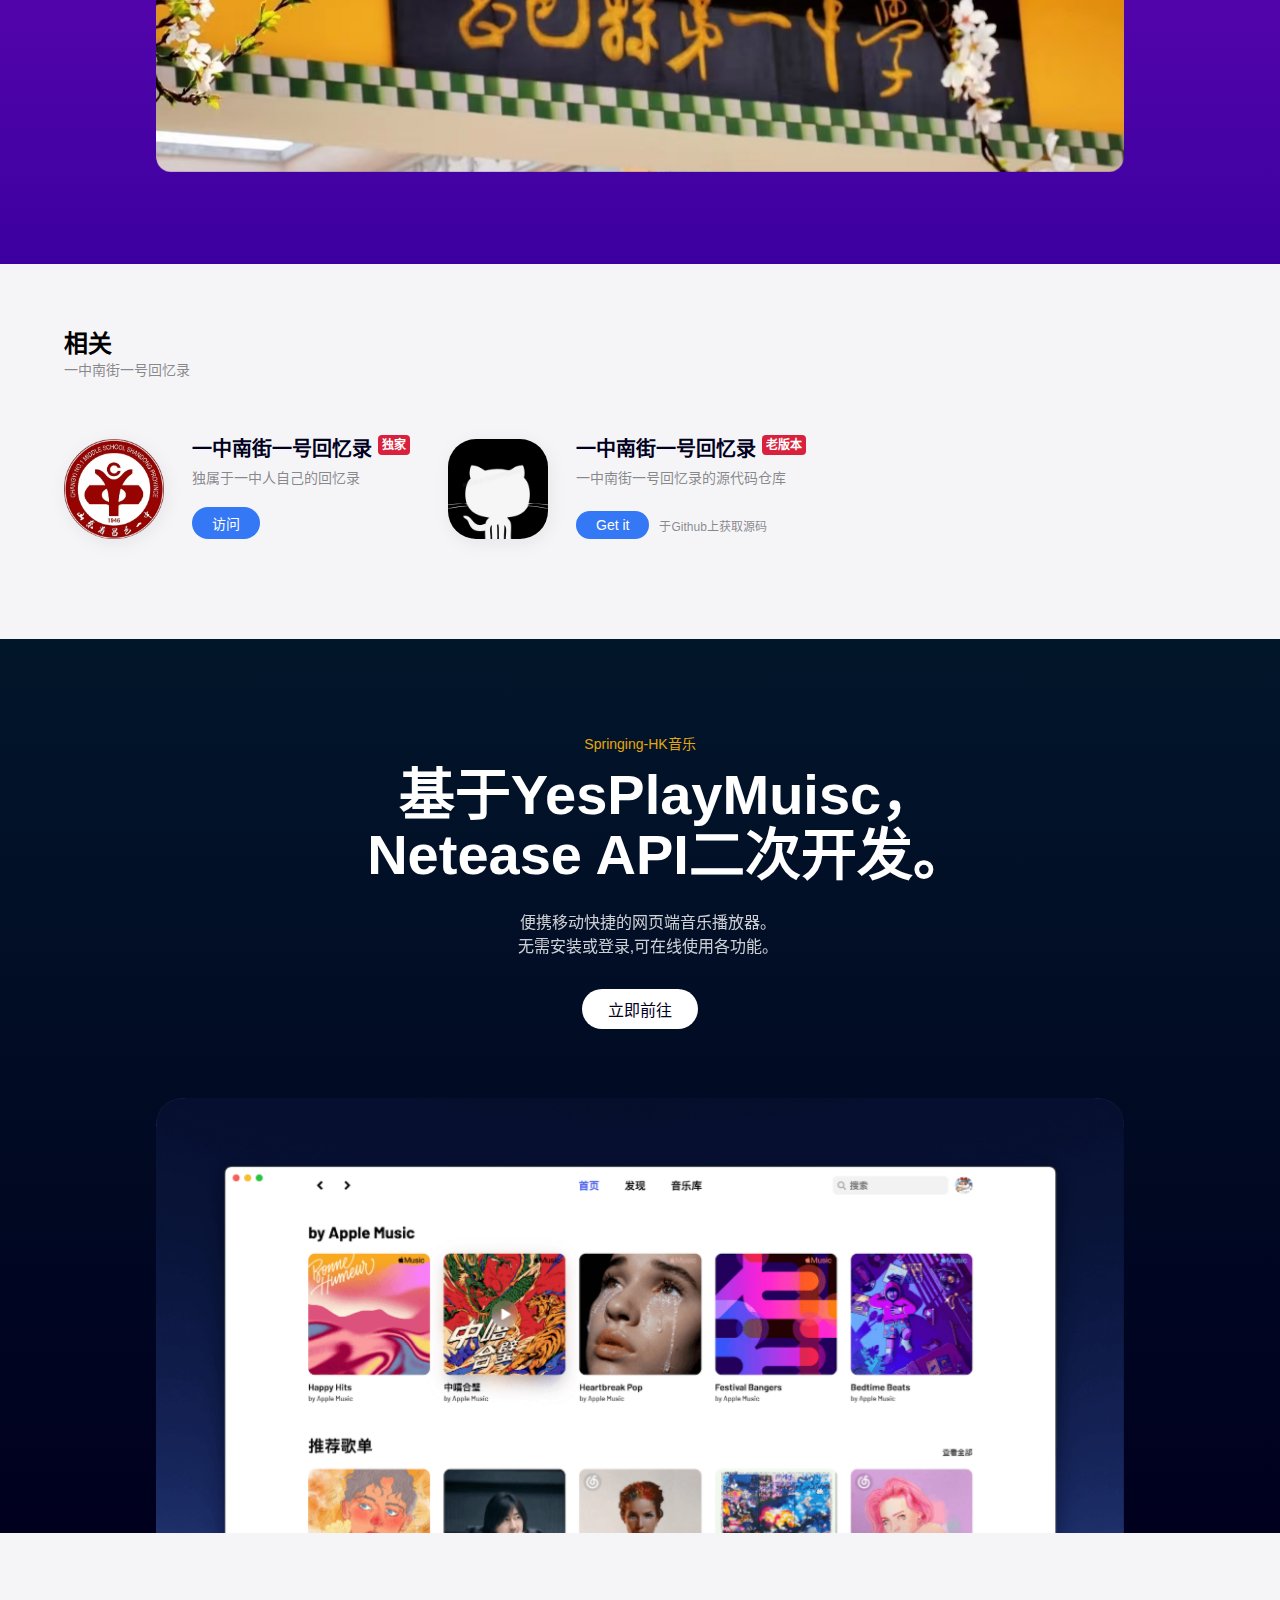
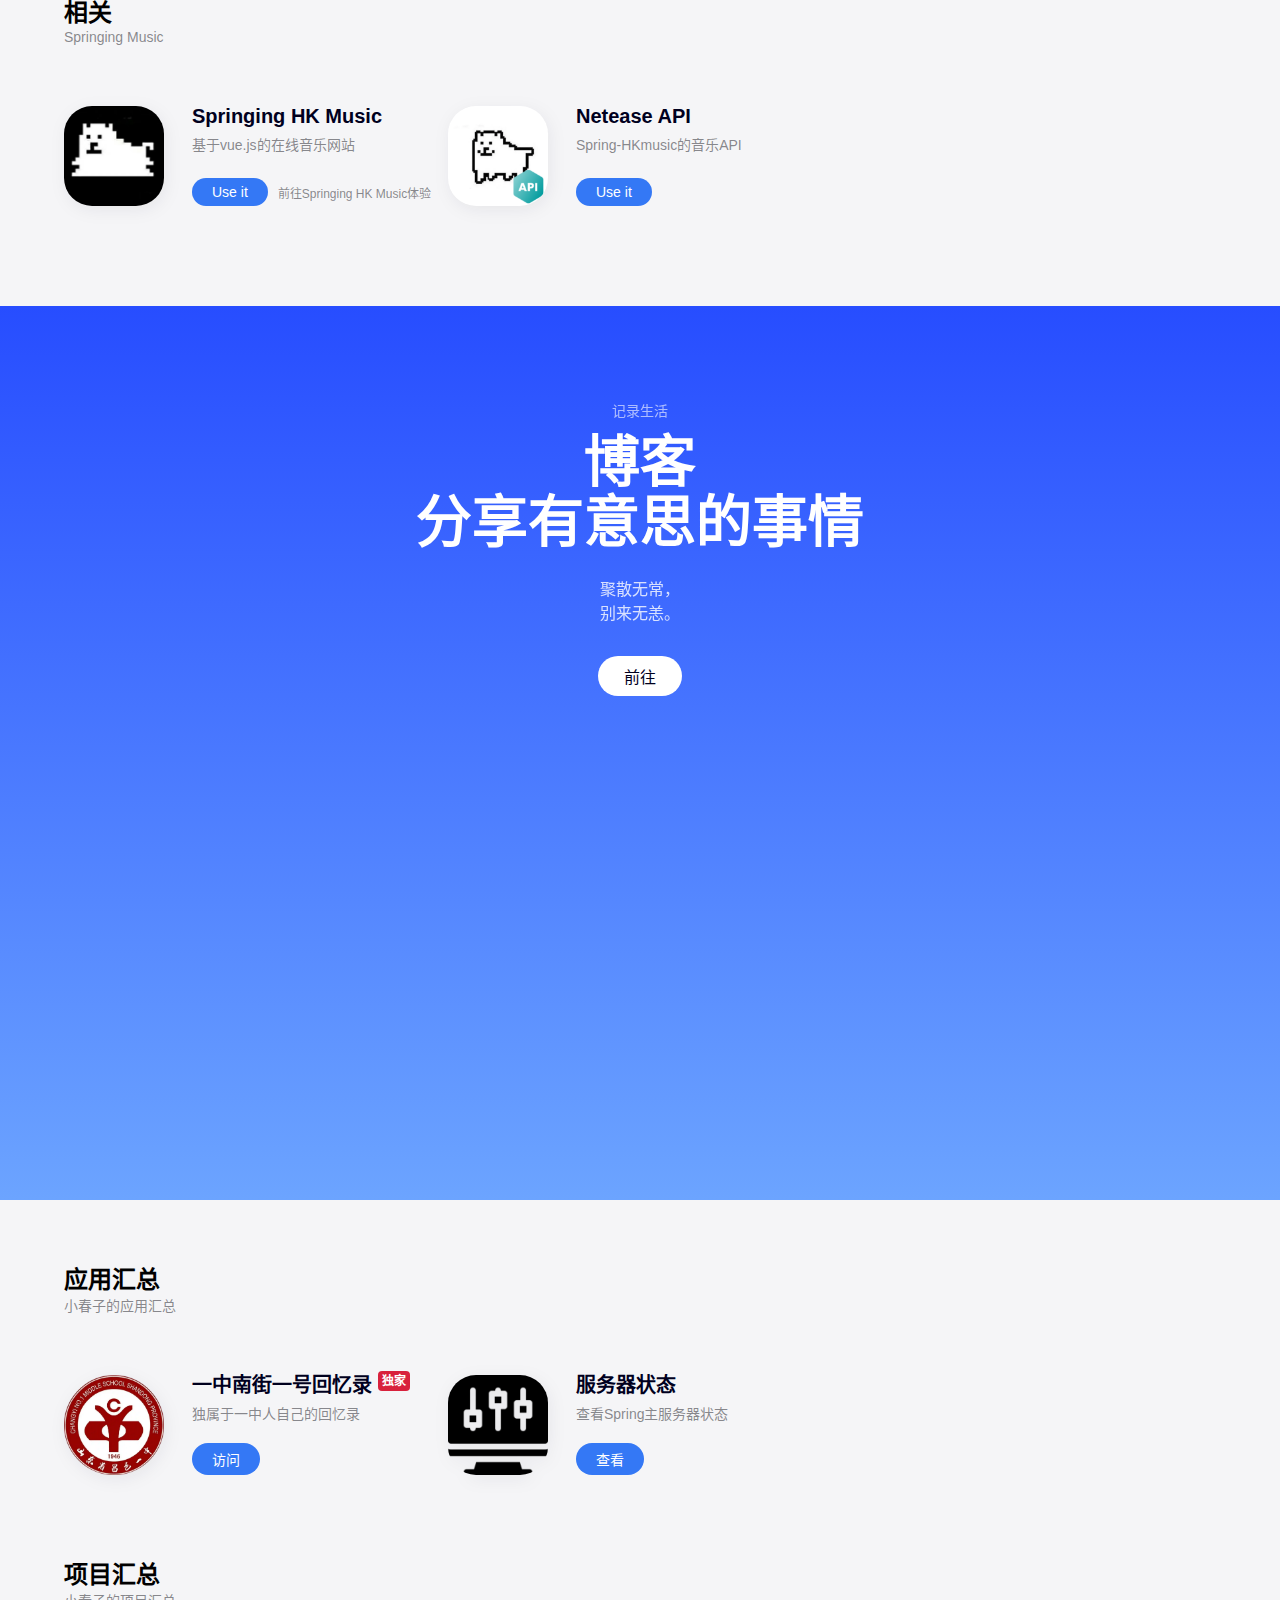
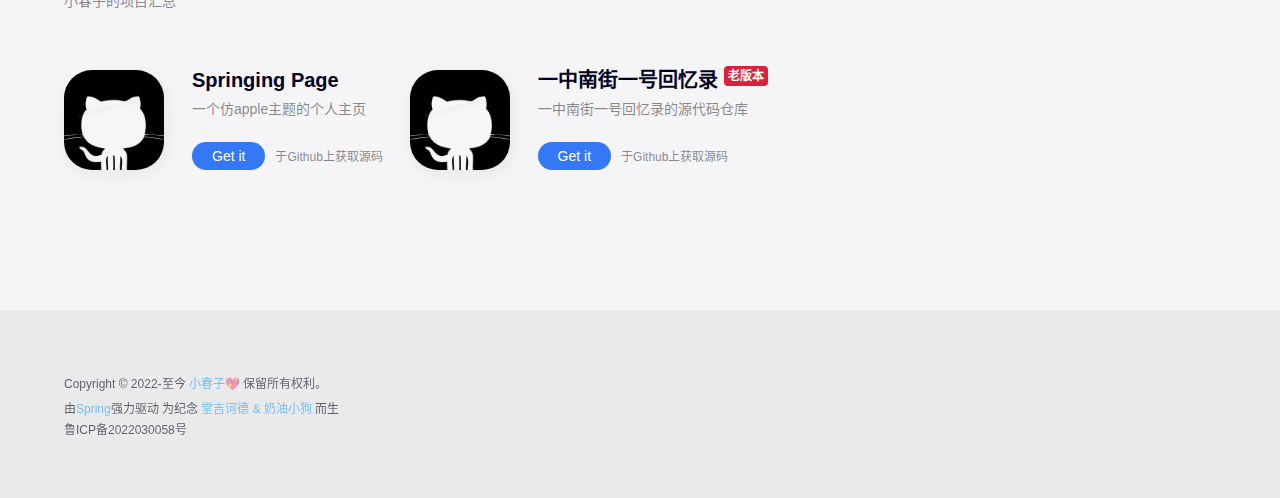
==== commit 0737badb: "GX" ====
--- a/index.html
+++ b/index.html
@@ -62,11 +62,12 @@
         <span class="title">Little Springing</span></span>
       </div>
       <div class="description">
-        <span class="description-text">一个有趣可爱的人</span>
+        <span class="description-text">小春子<br>一个有趣可爱的人<br>也是一种傻乎乎的生物</span>
       </div>
       <div class="first-stack-links">
-        <a href="https://blog.springing.top" class="about-button social-button" target="_blank">博客</a>
+        <a href="https://blog.springing.top" class="about-button social-button" target="_blank">春子博客</a>
         <a href="https://status.springing.top" class="about-button social-button" target="_blank">服务器状态</a>
+        <a href="https://status.springing.top" class="about-button social-button" target="_blank">网站列表</a>
       </div>
     </div>
     <a href="https://blog.springing.top/about/" class="right-stack" target="_blank">
@@ -280,22 +281,6 @@
         </div>
       </div>
 
-    <!--我的世界面板-->
-    <div class="group-item">
-      <a class="group-item-icon" href="https://mc.springing.top" target="_blank">
-        <img class="group-item-icon-img" src="./img/mc.jpg" alt="product-icon" title="product-icon">
-      </a>
-      <div class="group-info-group">
-        <div class="group-info">
-          <a class="title" href="https://mc.springing.top" target="_blank">Minecraft</a>
-          <a class="discription" href="https://mc.springing.top" target="_blank">春子的Minecraft服务器面板</a>
-        </div>
-        <div class="group-info-button">
-          <a class="linkbutton" href="https://mc.springing.top" target="_blank">前往</a>
-        </div>
-      </div>
-    </div>
-
 
 
 
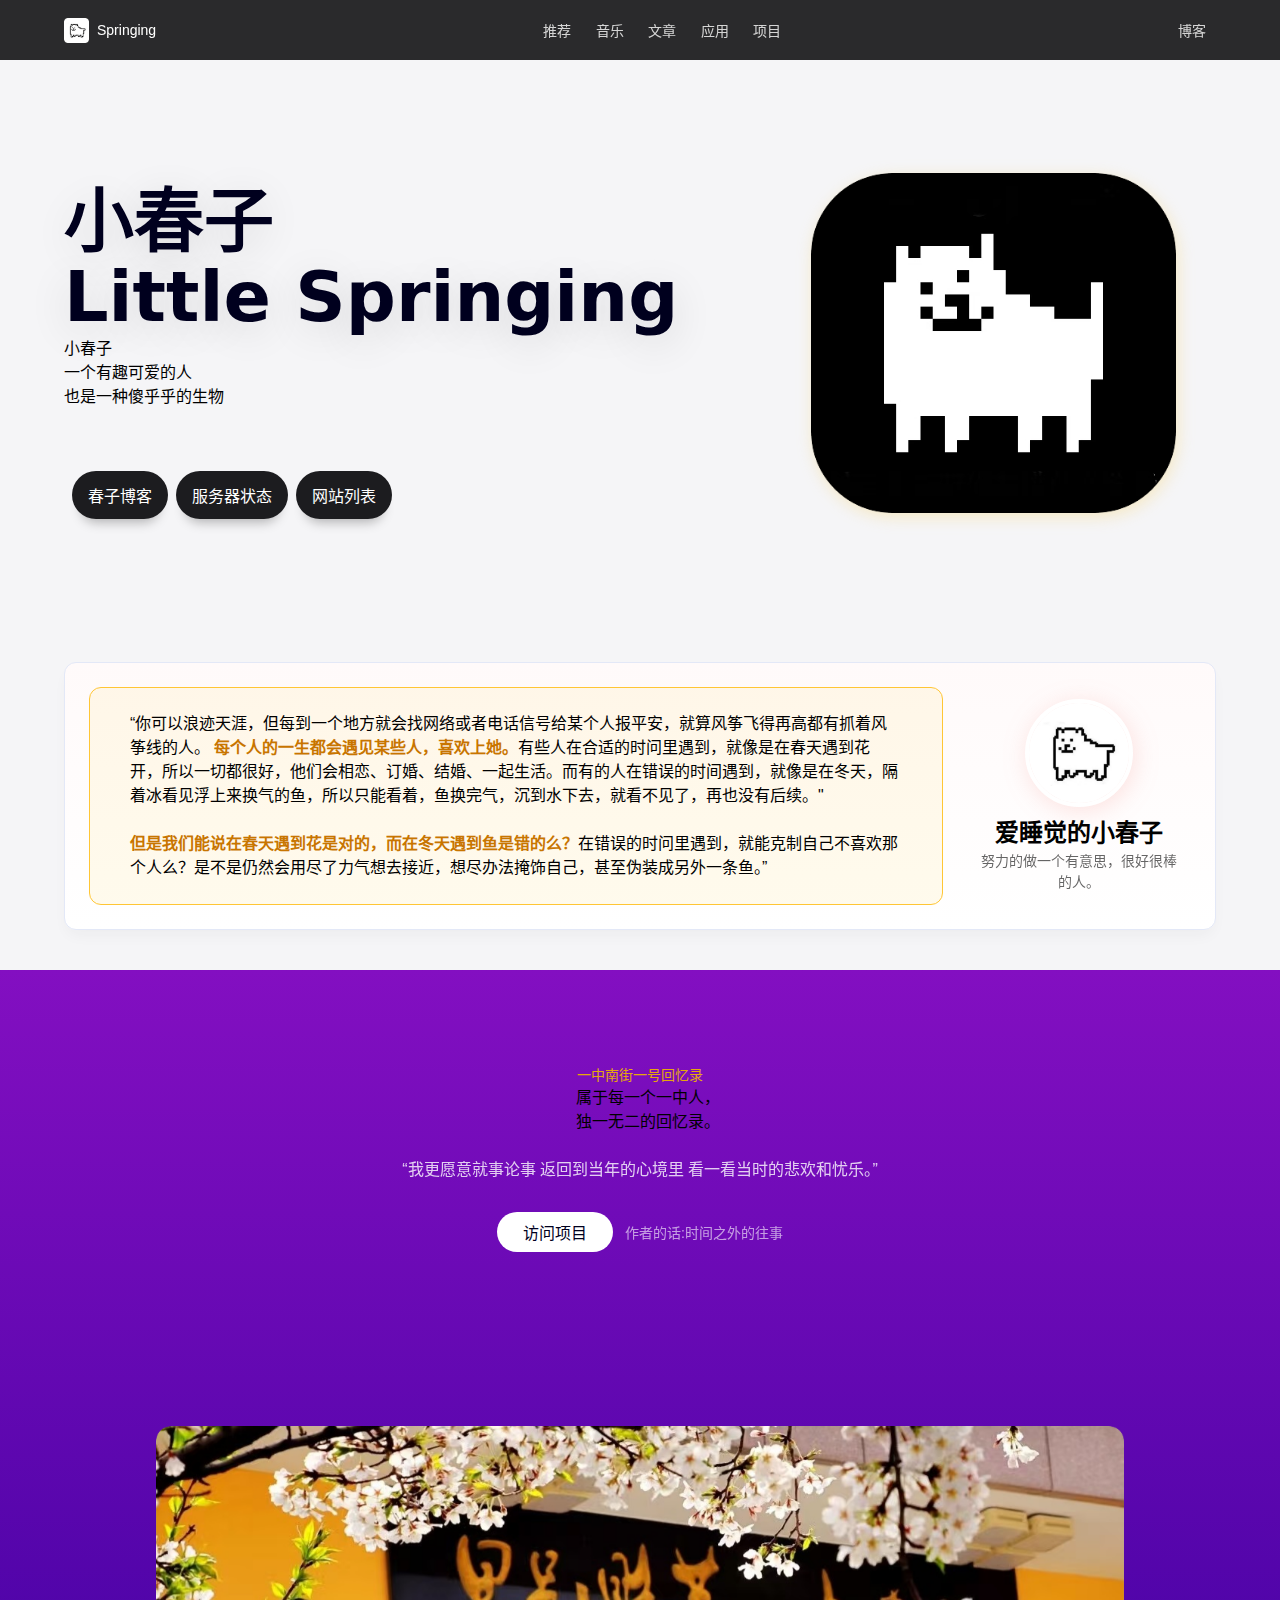
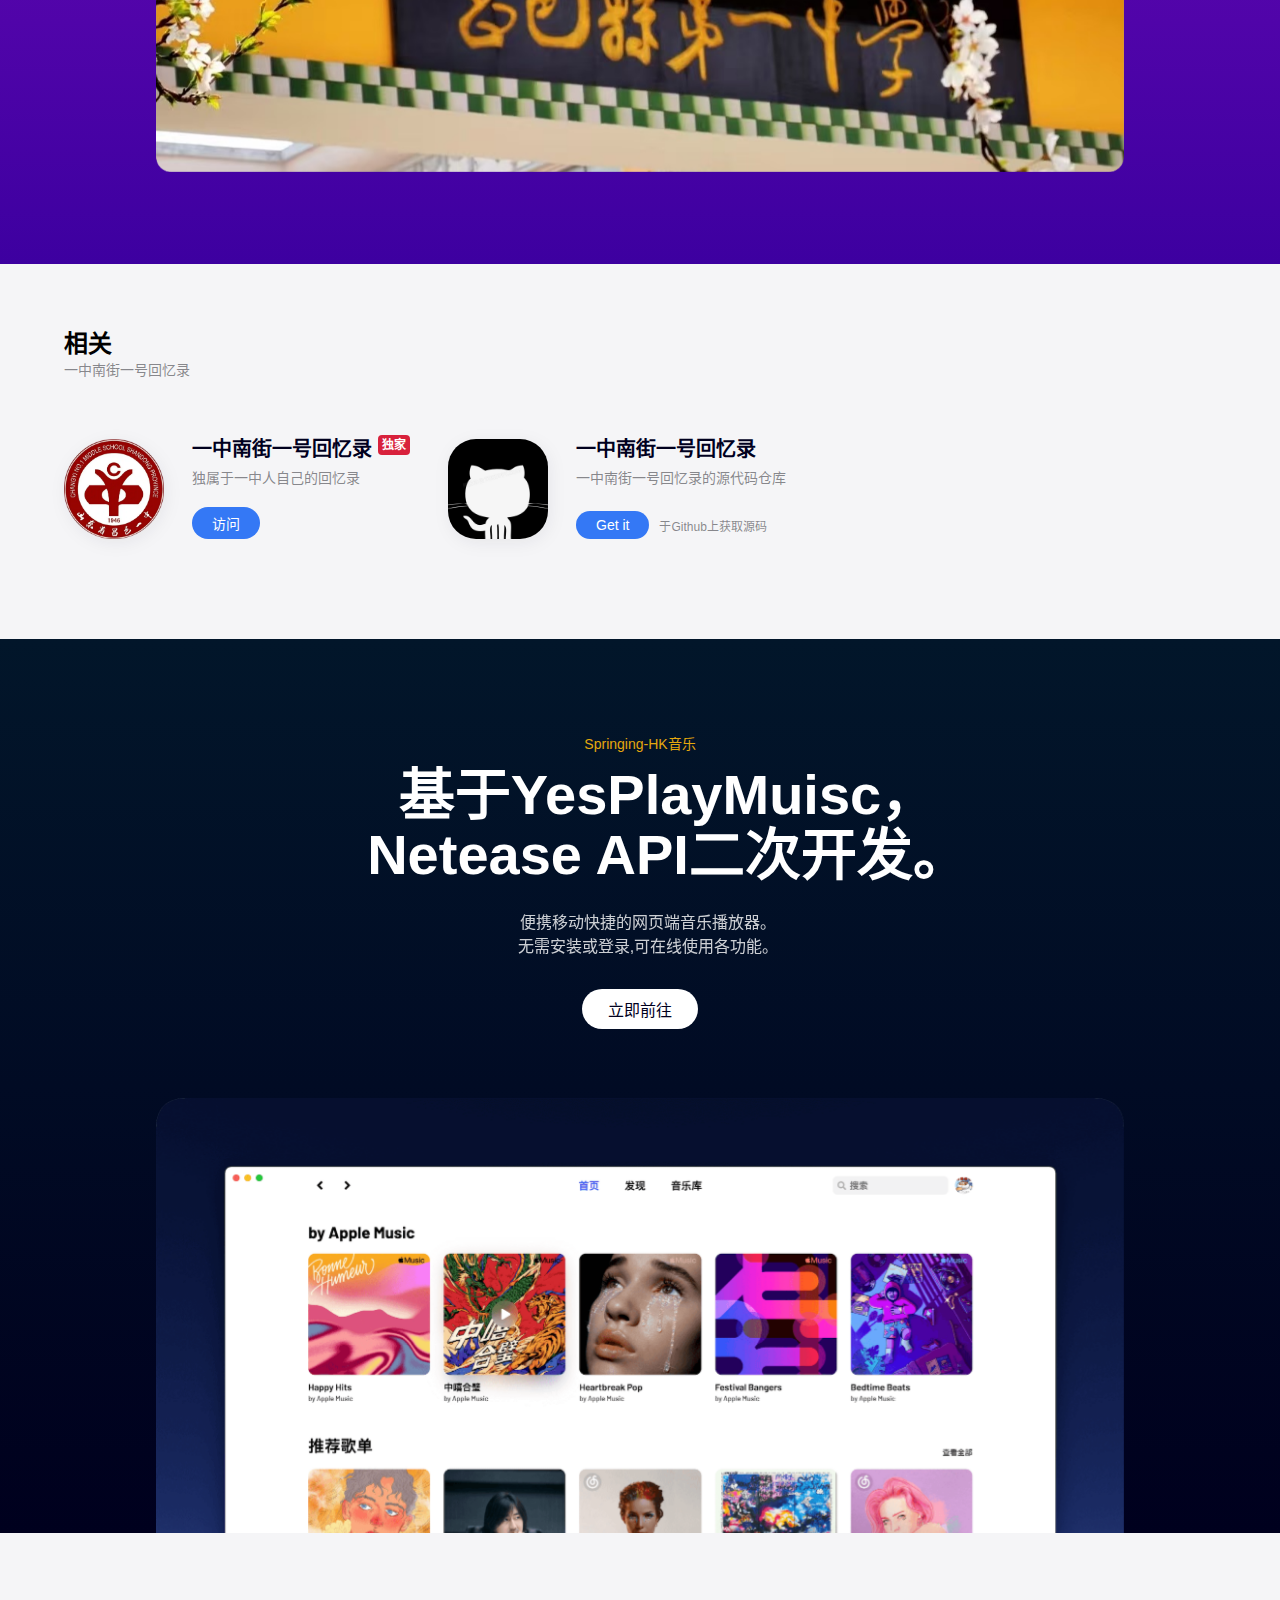
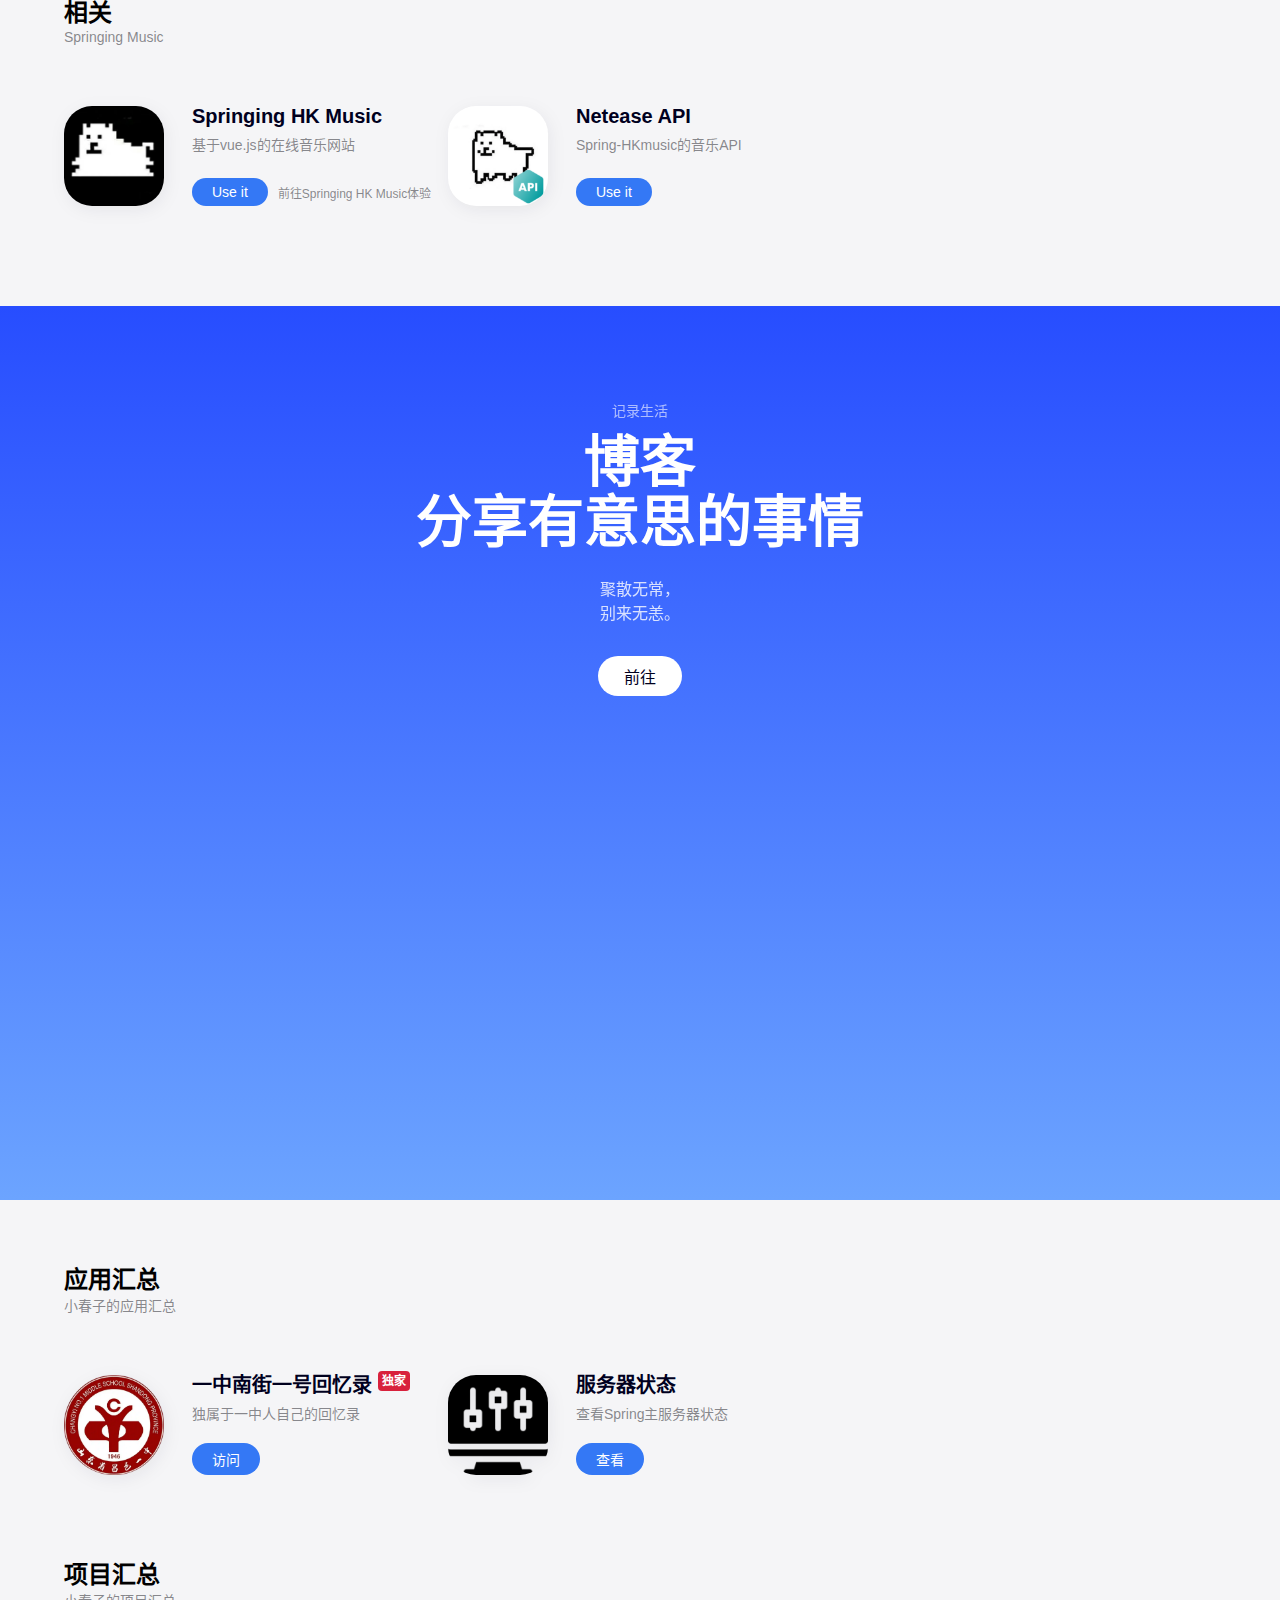
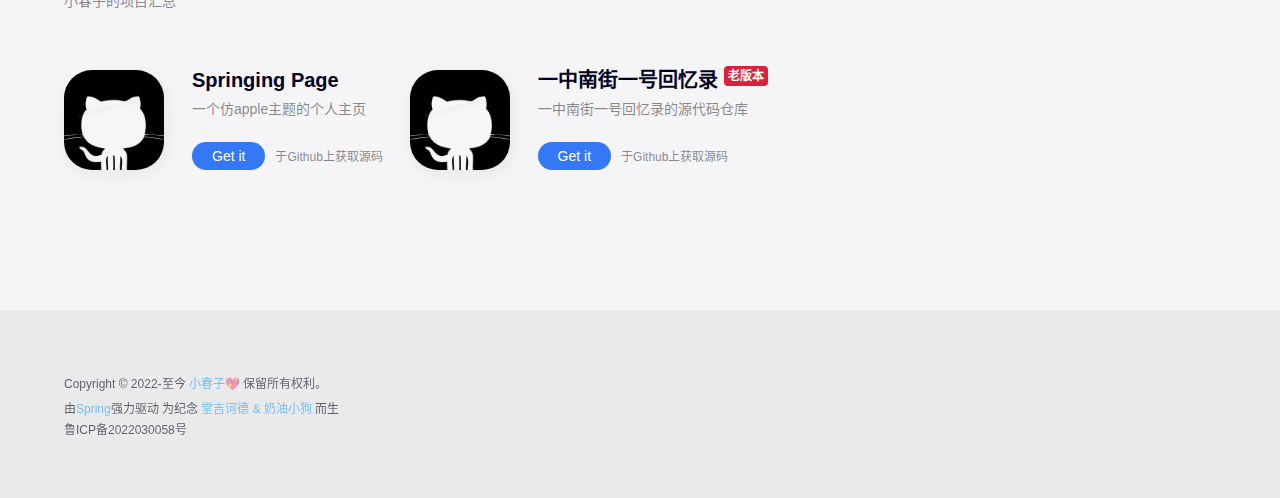
==== commit efe58fc2: "Update index.html" ====
--- a/index.html
+++ b/index.html
@@ -100,7 +100,7 @@
       </div>
       <div class="link-group">
         <a class="primary-button" href="https://cyyz.springing.top/">访问项目</a>
-        <a class="second-link" href="https://cyyz.springing.top/d/8-%E5%BA%8F%E8%A8%80-%E6%97%B6%E9%97%B4%E4%B9%8B%E5%A4%96%E7%9A%84%E5%BE%80%E4%BA%8B" target="_blank">作者的话:时间之外的往事</a>
+        <a class="second-link" href="https://cyyz.springing.top/#/64/start" target="_blank">作者的话:时间之外的往事</a>
       </div>
     </div>
     <div class="banner-pic">
@@ -135,7 +135,7 @@
       </a>
       <div class="group-info-group">
         <div class="group-info">
-          <a class="title" href="https://github.com/lispringing/CYYZ" target="_blank">一中南街一号回忆录<sup class="hot">老版本</sup></a>
+          <a class="title" href="https://github.com/lispringing/CYYZ" target="_blank">一中南街一号回忆录</a>
           <a class="discription" href="https://github.com/lispringing/CYYZ" target="_blank">一中南街一号回忆录的源代码仓库</a>
         </div>
         <div class="group-info-button">
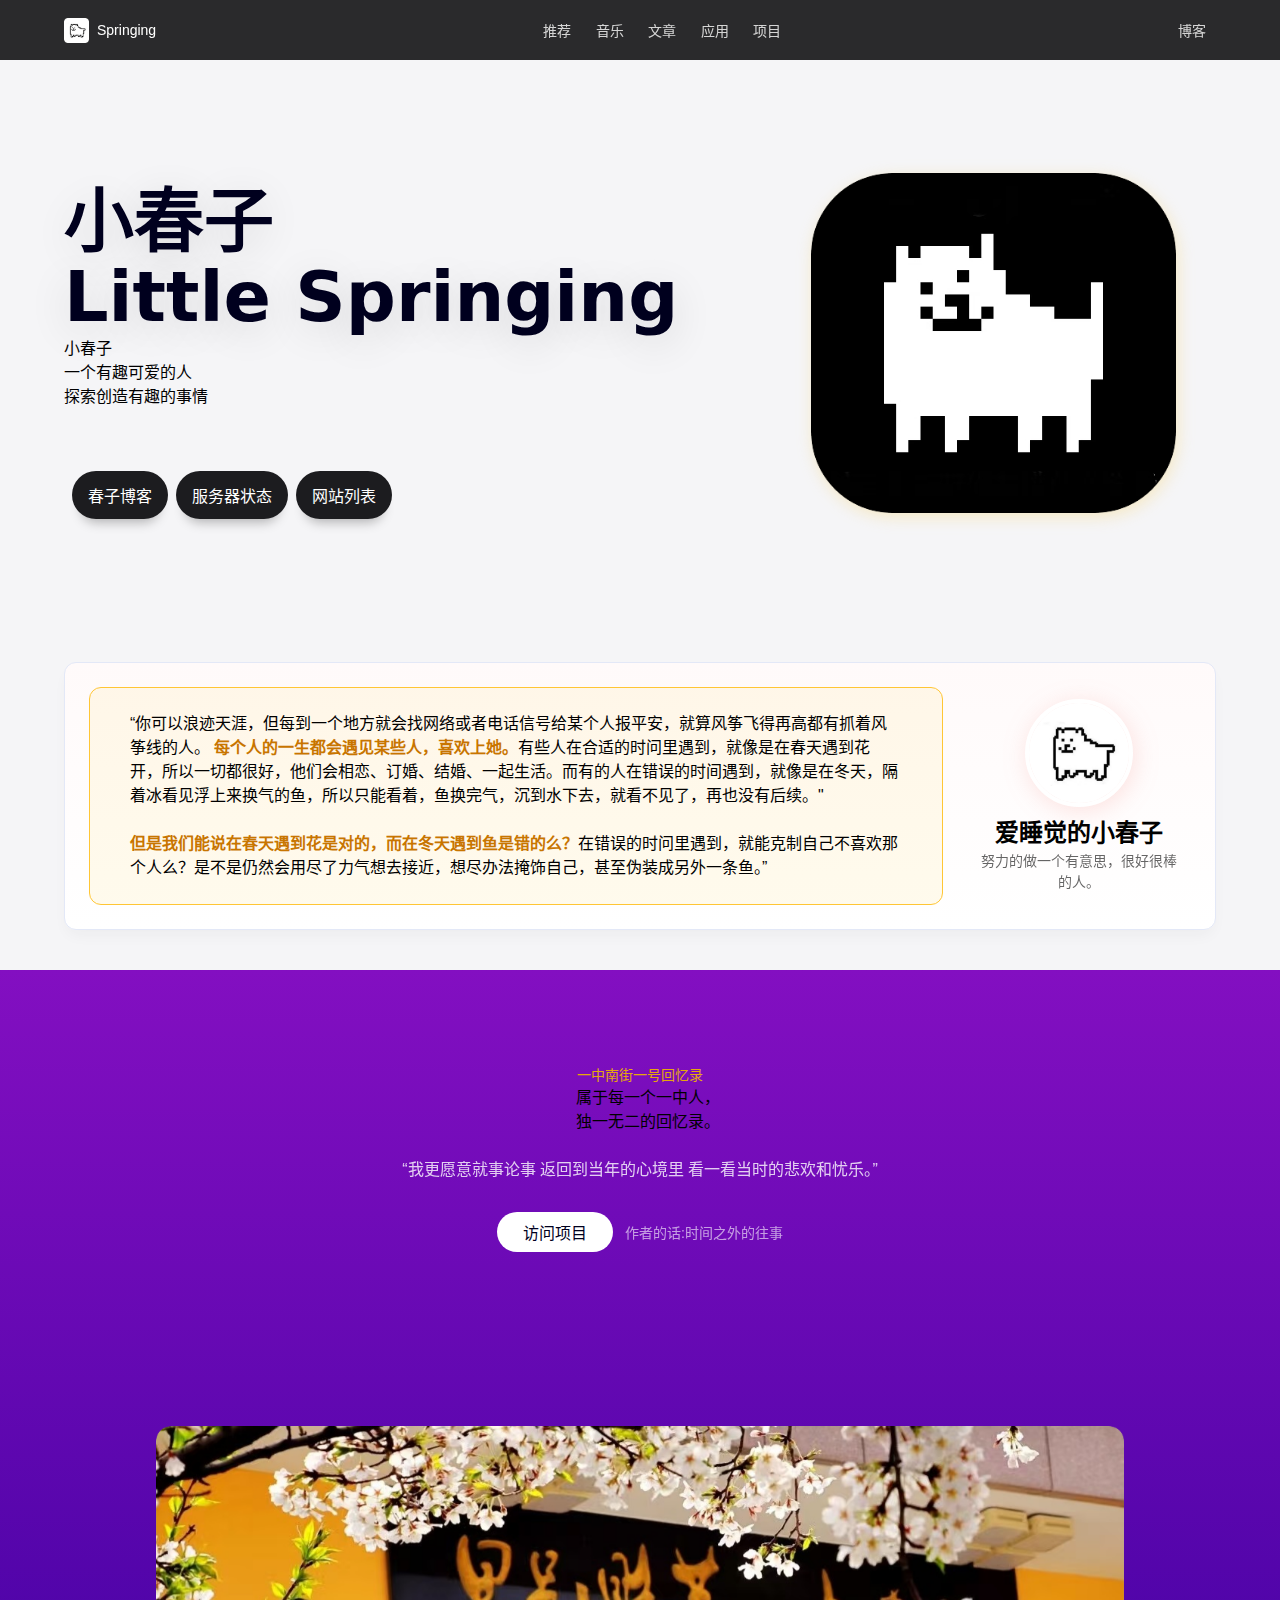
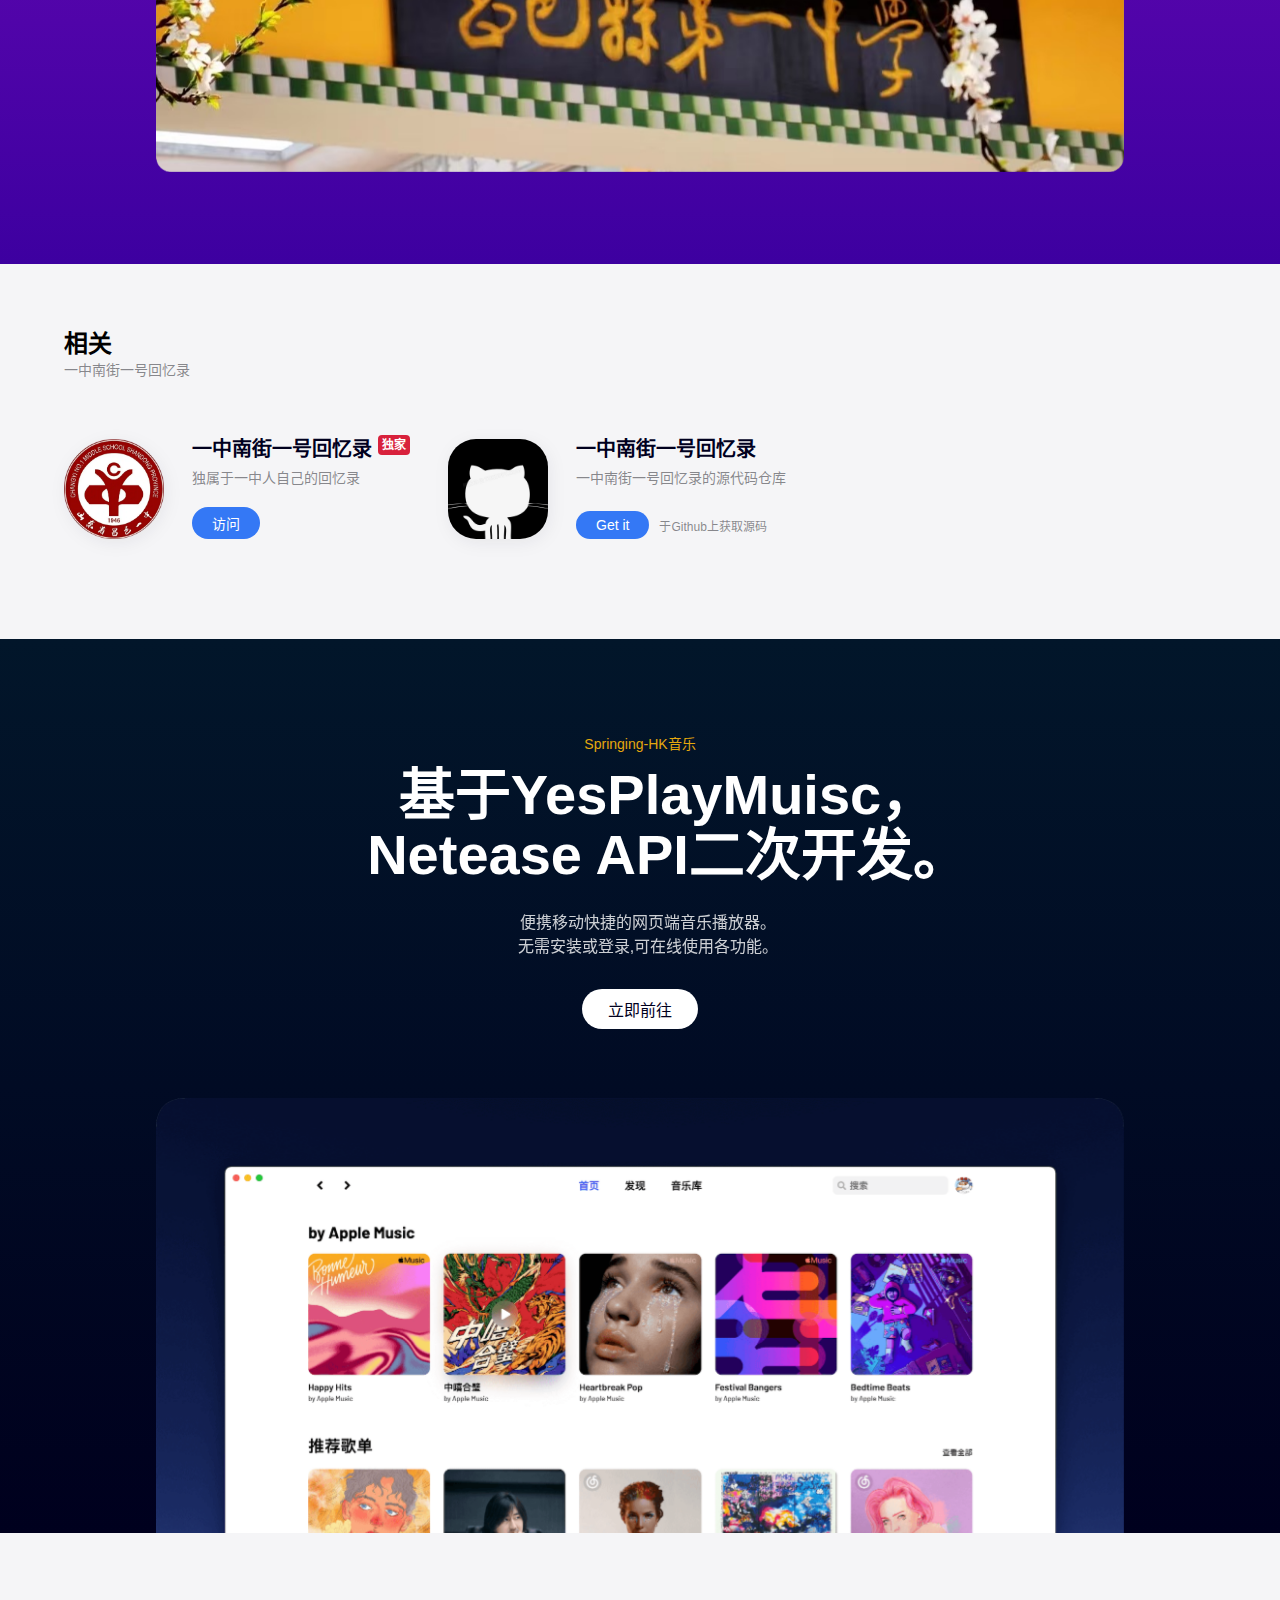
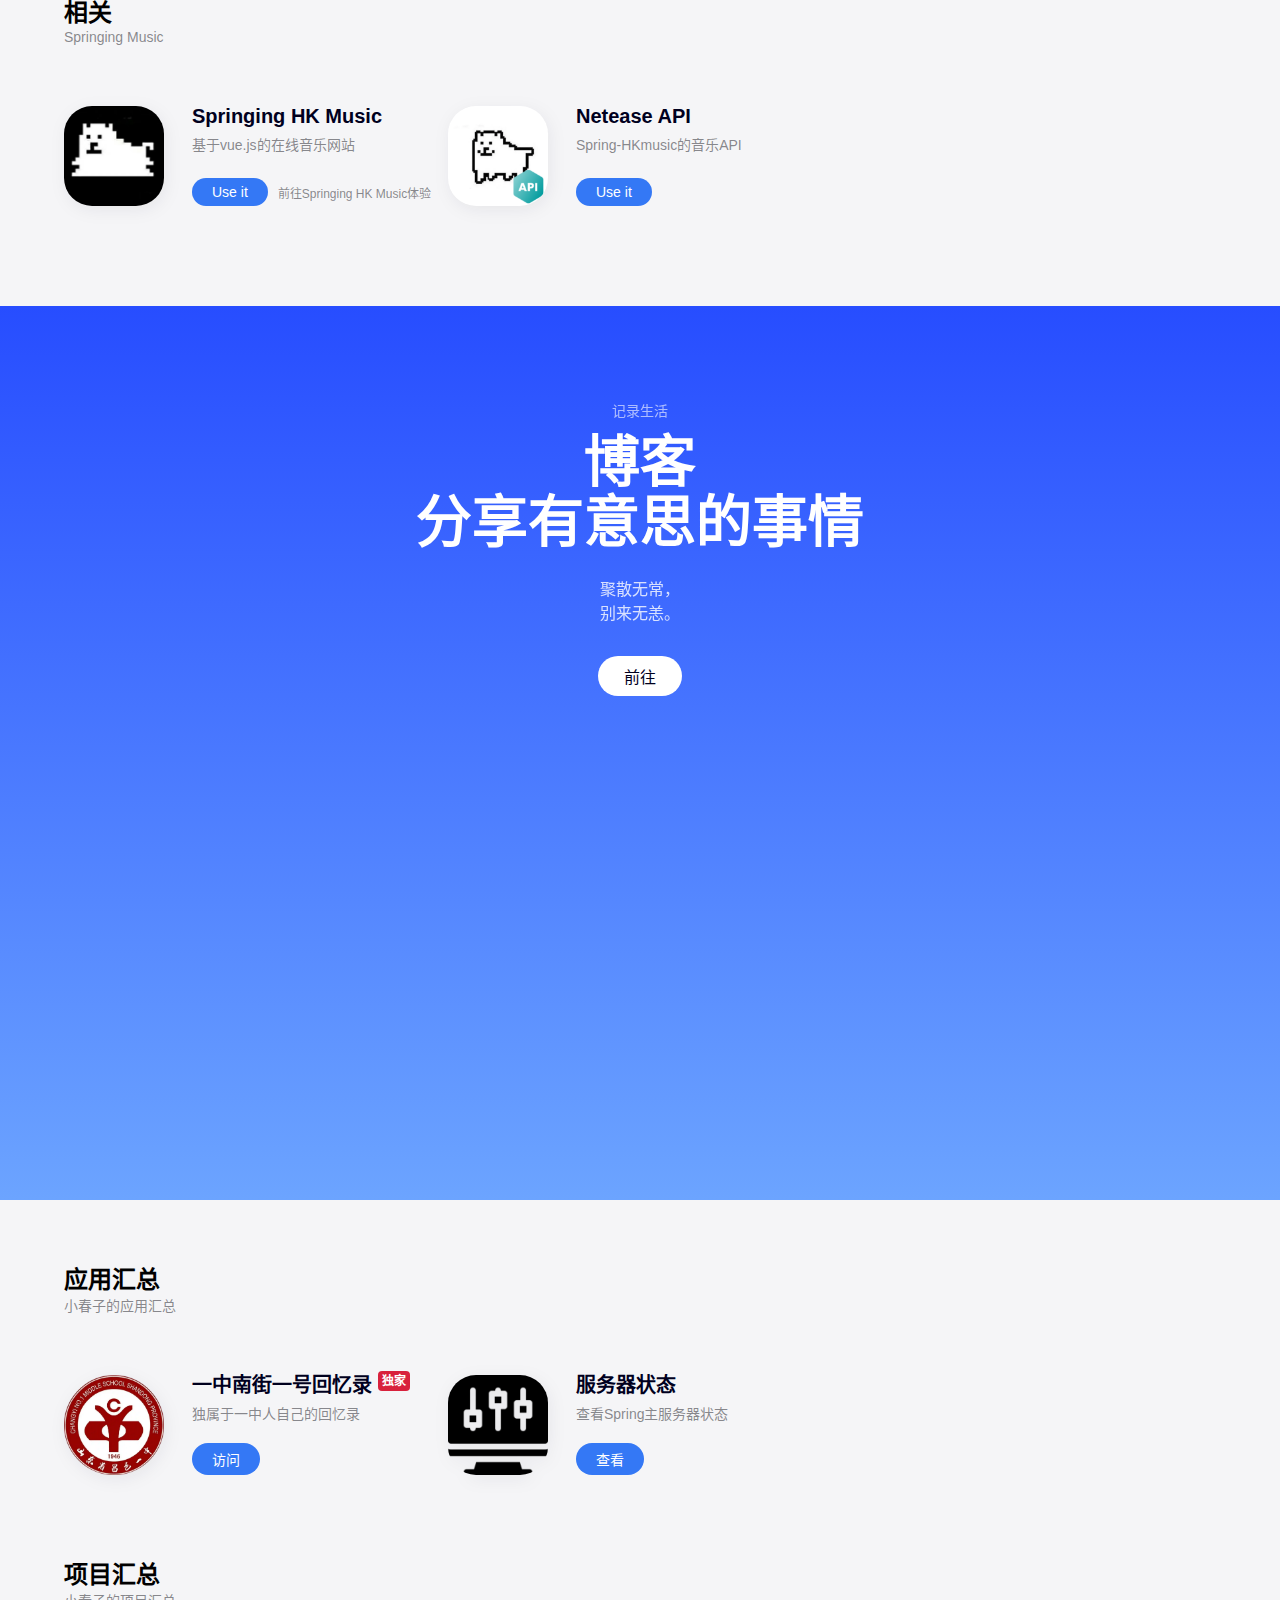
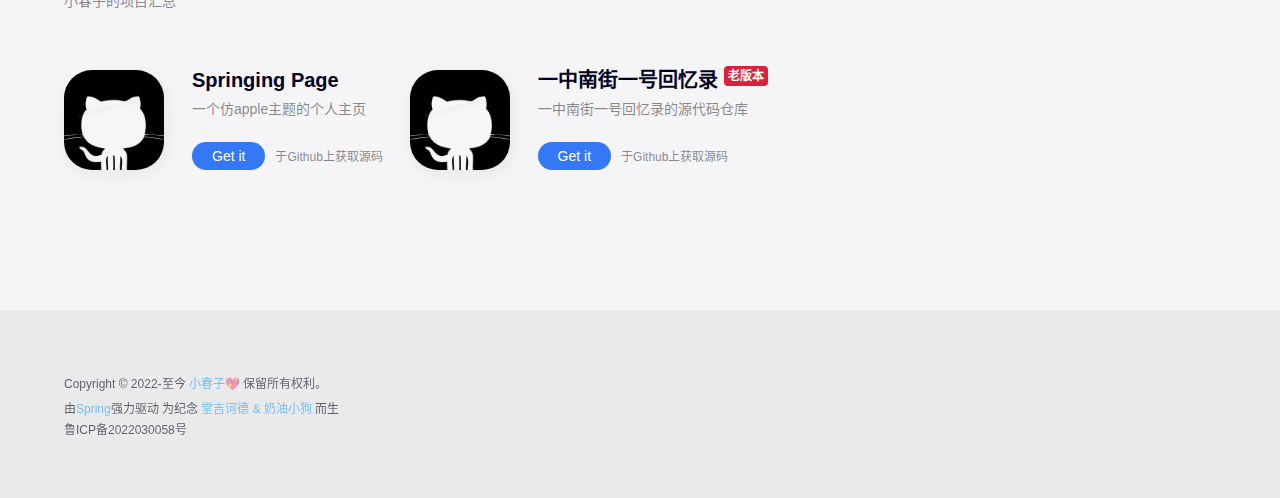
==== commit de4f9bfb: "Update index.html" ====
--- a/index.html
+++ b/index.html
@@ -62,7 +62,7 @@
         <span class="title">Little Springing</span></span>
       </div>
       <div class="description">
-        <span class="description-text">小春子<br>一个有趣可爱的人<br>也是一种傻乎乎的生物</span>
+        <span class="description-text">小春子<br>一个有趣可爱的人<br>探索创造有趣的事情</span>
       </div>
       <div class="first-stack-links">
         <a href="https://blog.springing.top" class="about-button social-button" target="_blank">春子博客</a>
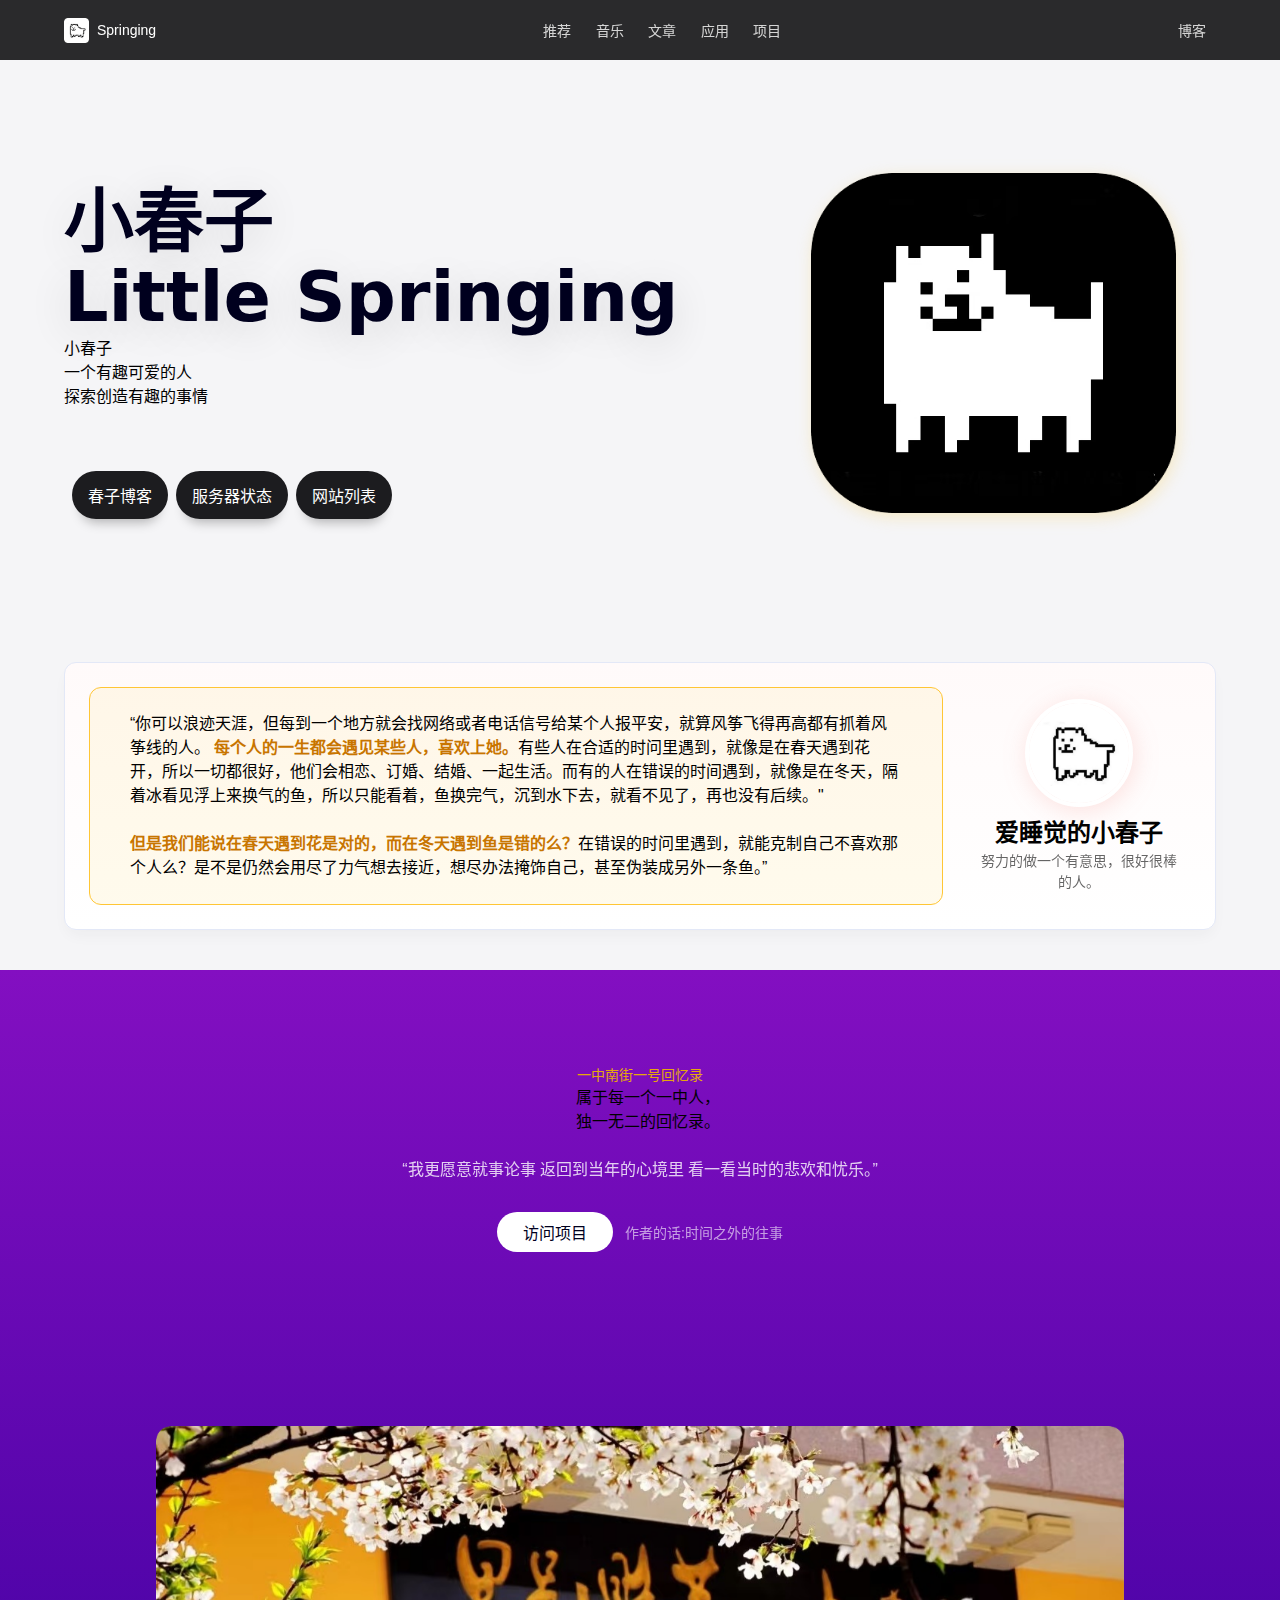
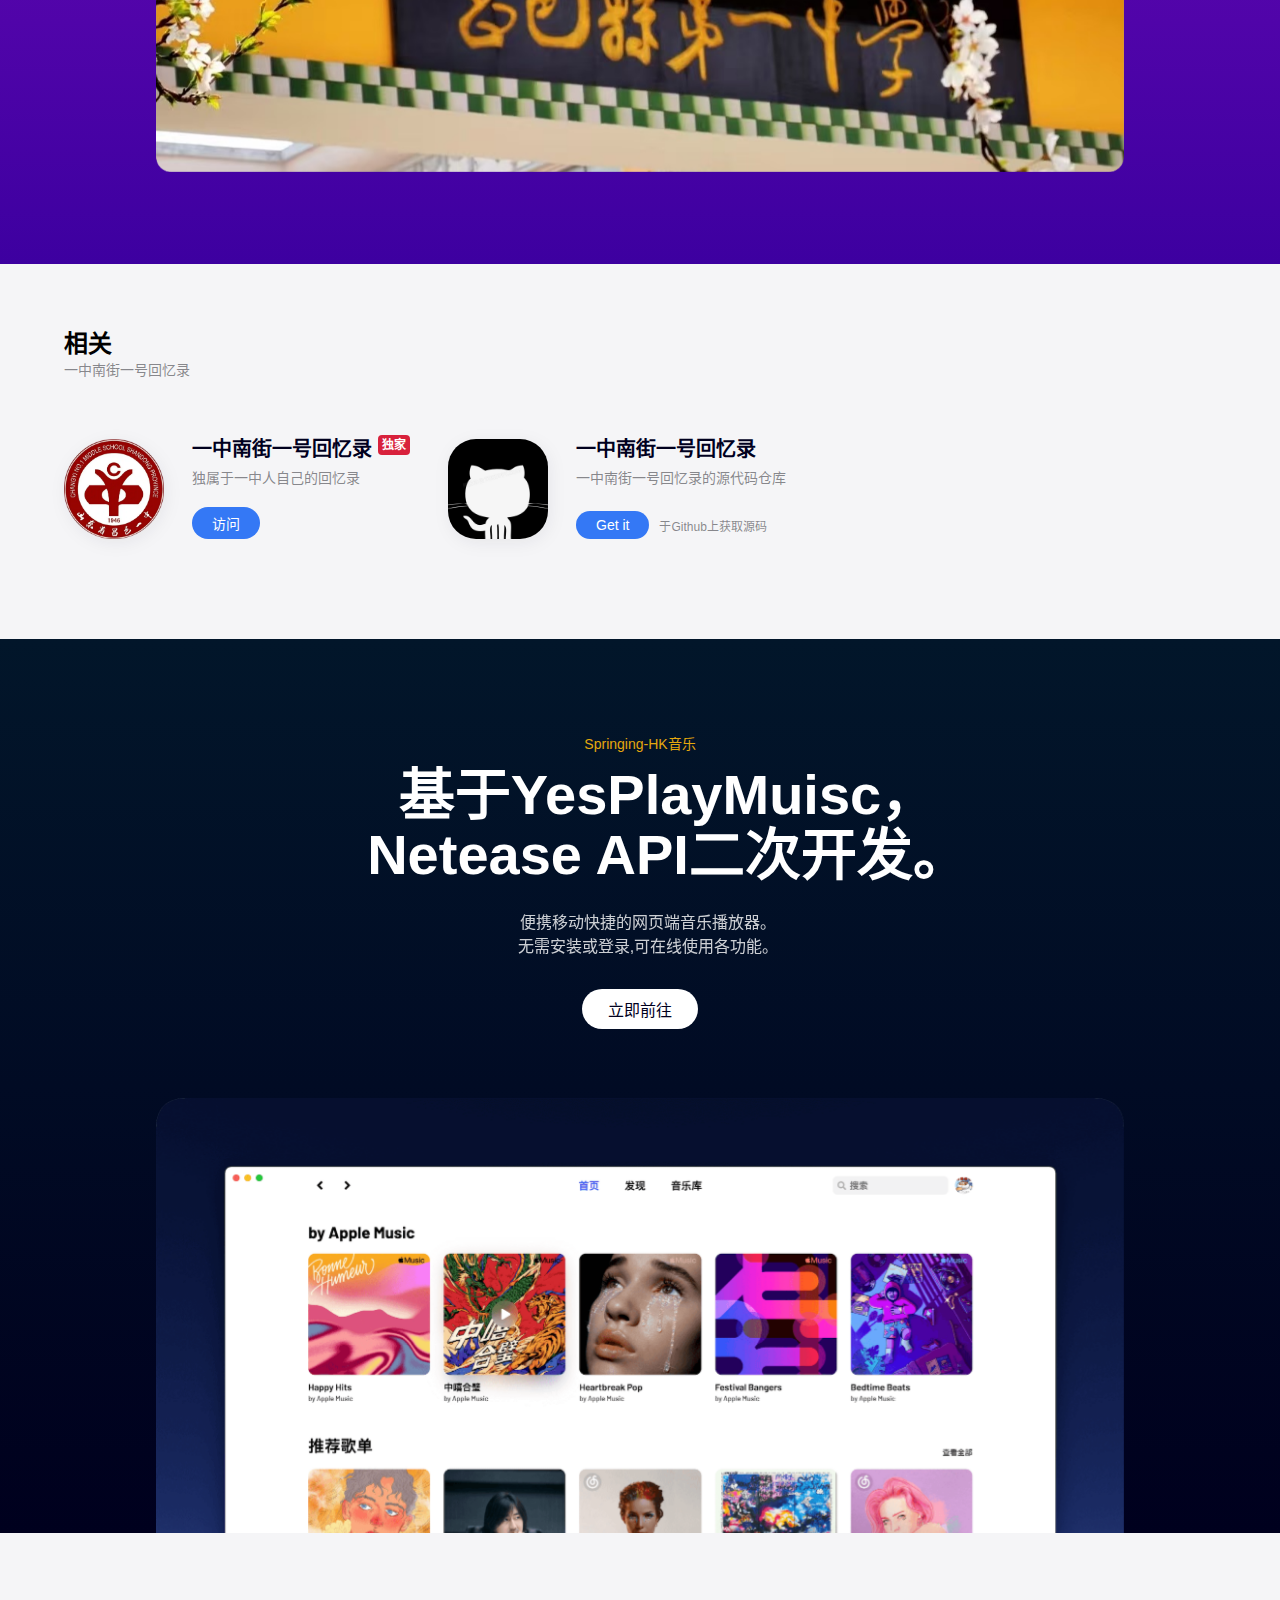
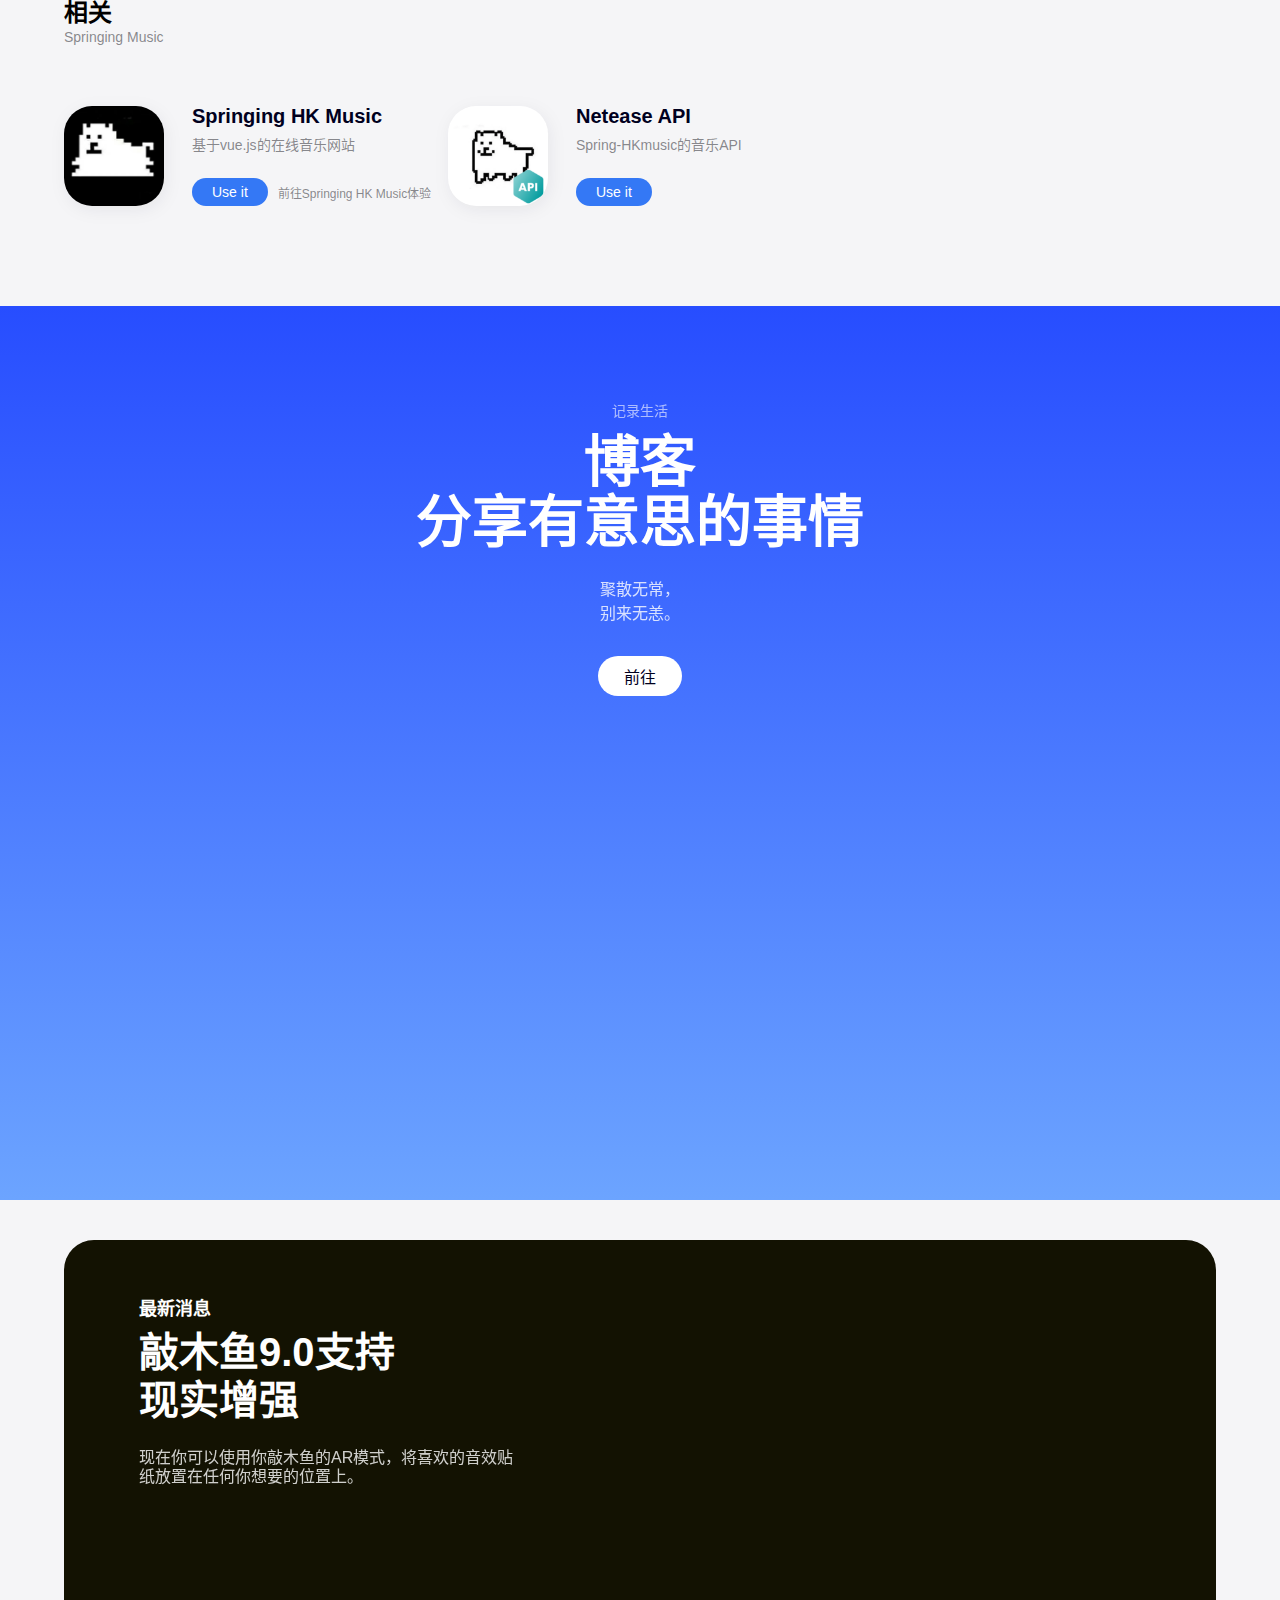
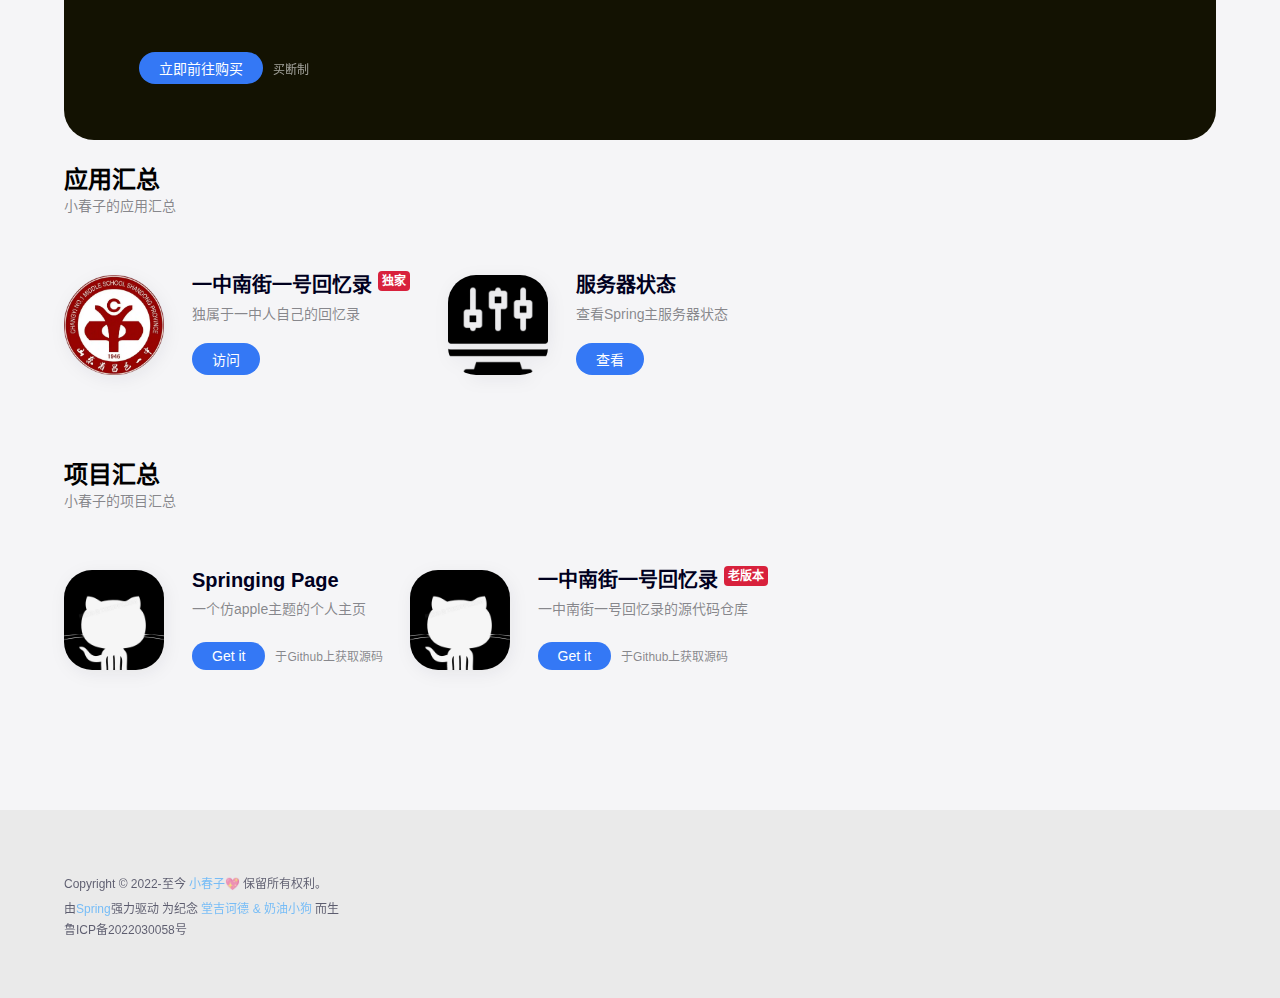
==== commit 62c3001f: "Update index.html" ====
--- a/index.html
+++ b/index.html
@@ -227,10 +227,10 @@
     </div>
   </div>
 
-<!--
+
   <div class="special-card">
     <div class="special-card-left">
-      <div class="tips">大事件</div>
+      <div class="tips">最新消息</div>
       <div class="title">敲木鱼9.0支持<br>现实增强</div>
       <div class="discription">现在你可以使用你敲木鱼的AR模式，将喜欢的音效贴纸放置在任何你想要的位置上。</div>
       <div class="button-group">
@@ -240,7 +240,6 @@
     </div>
     <img loading="lazy" class="special-card-right" src="./img/muyu-ar.webp">
   </div>
--->
 
 
   <!--应用页面-->
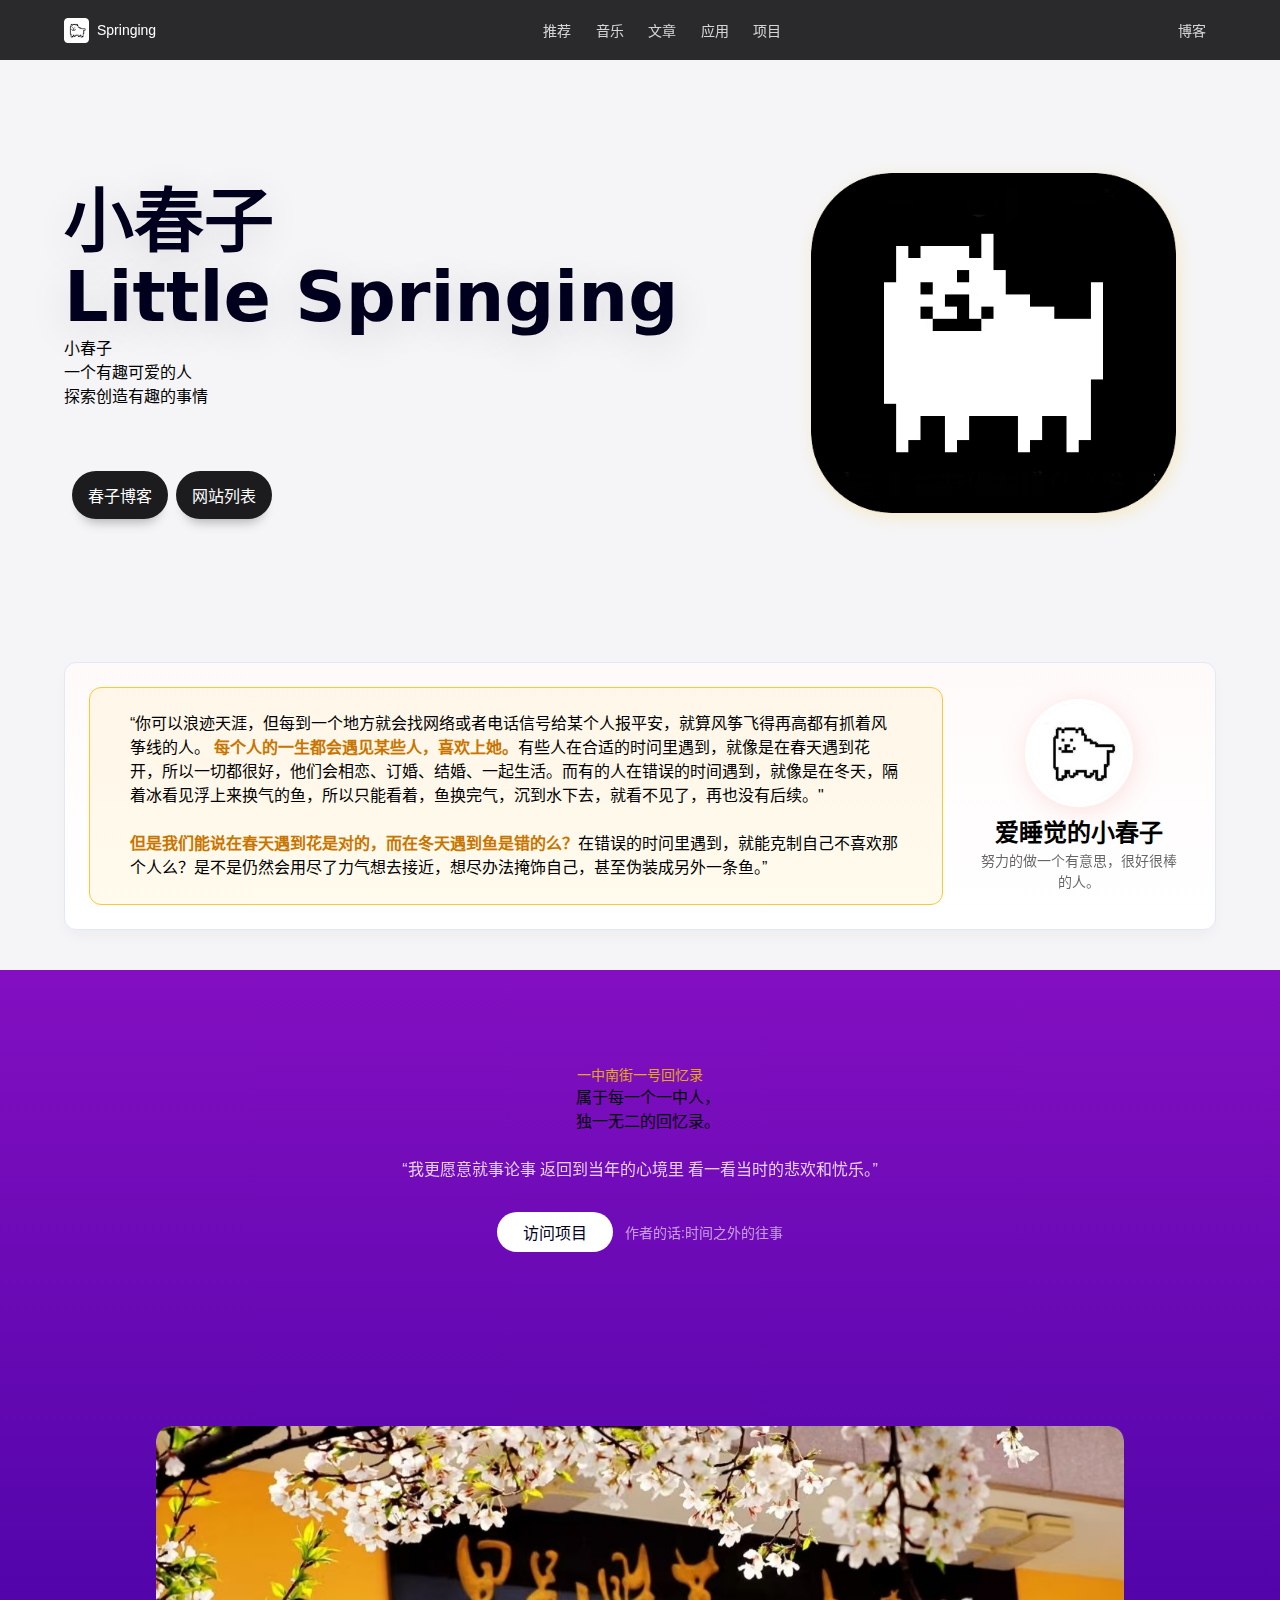
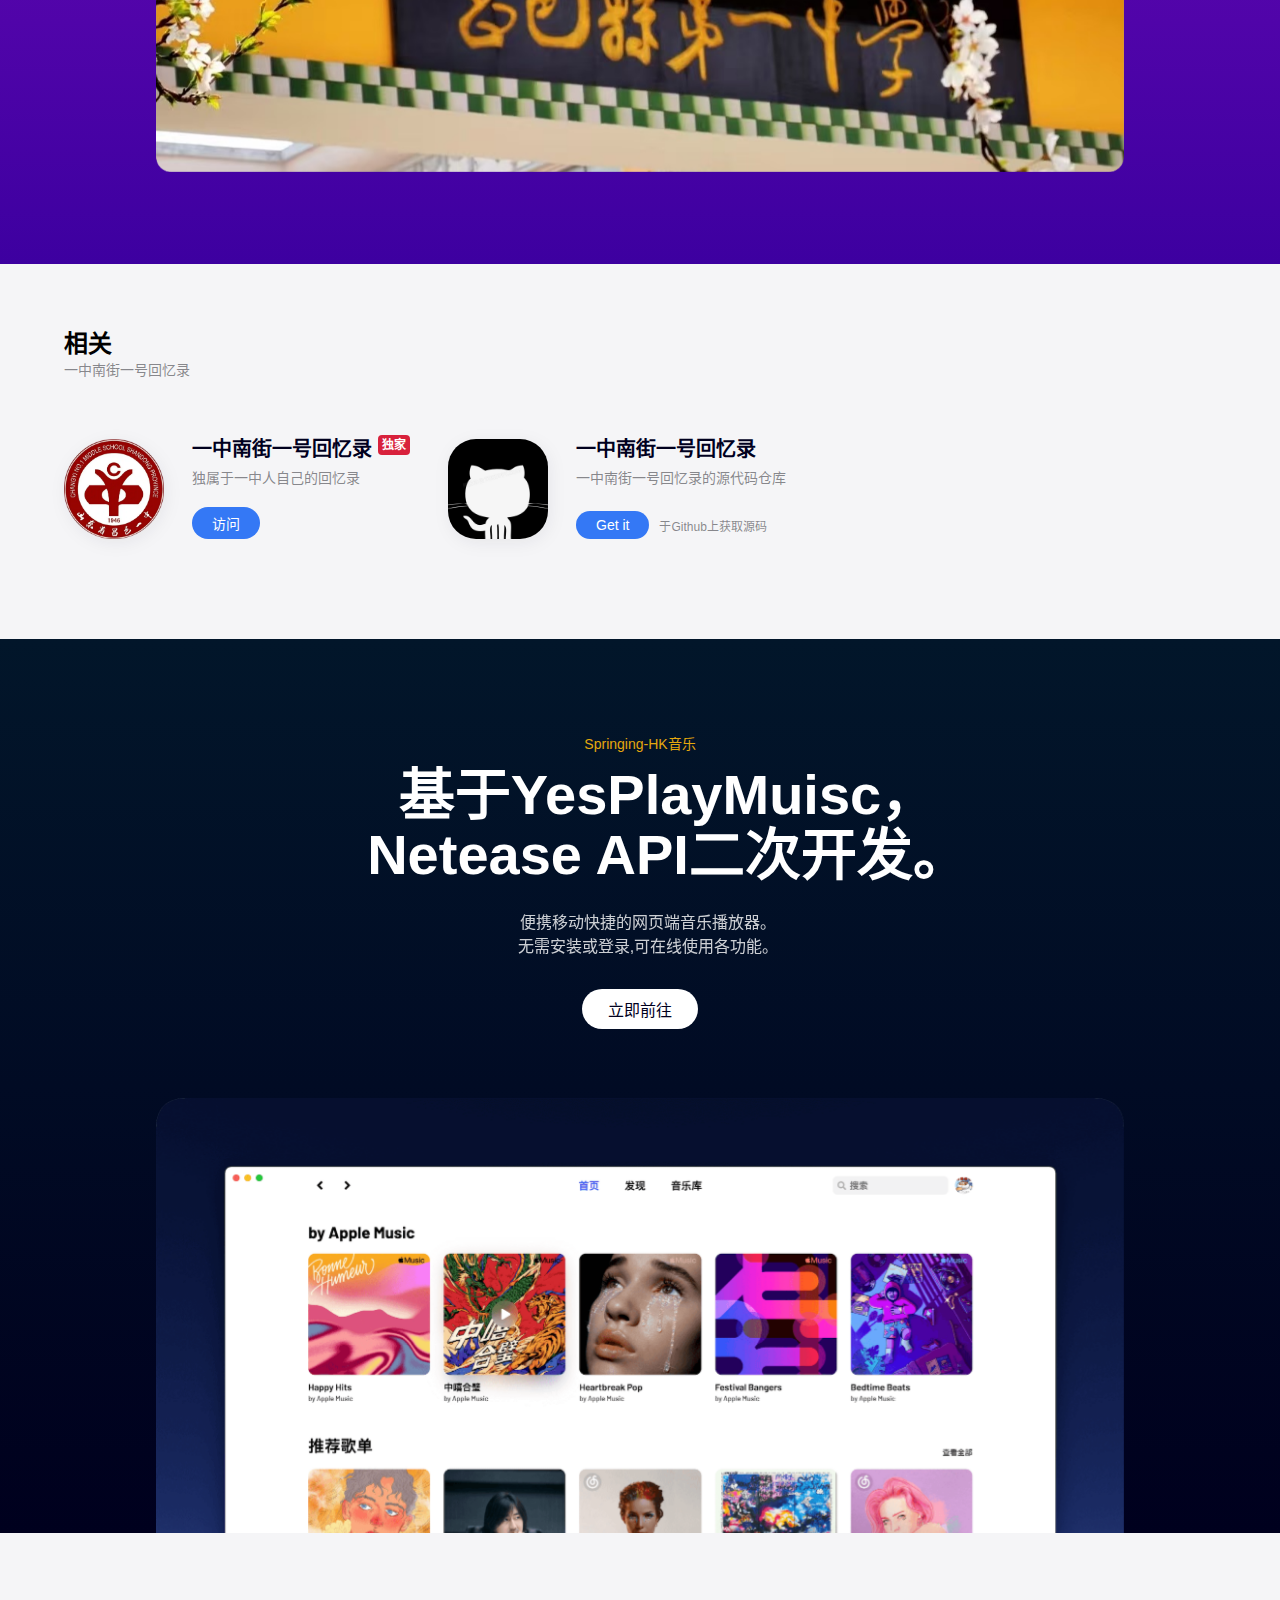
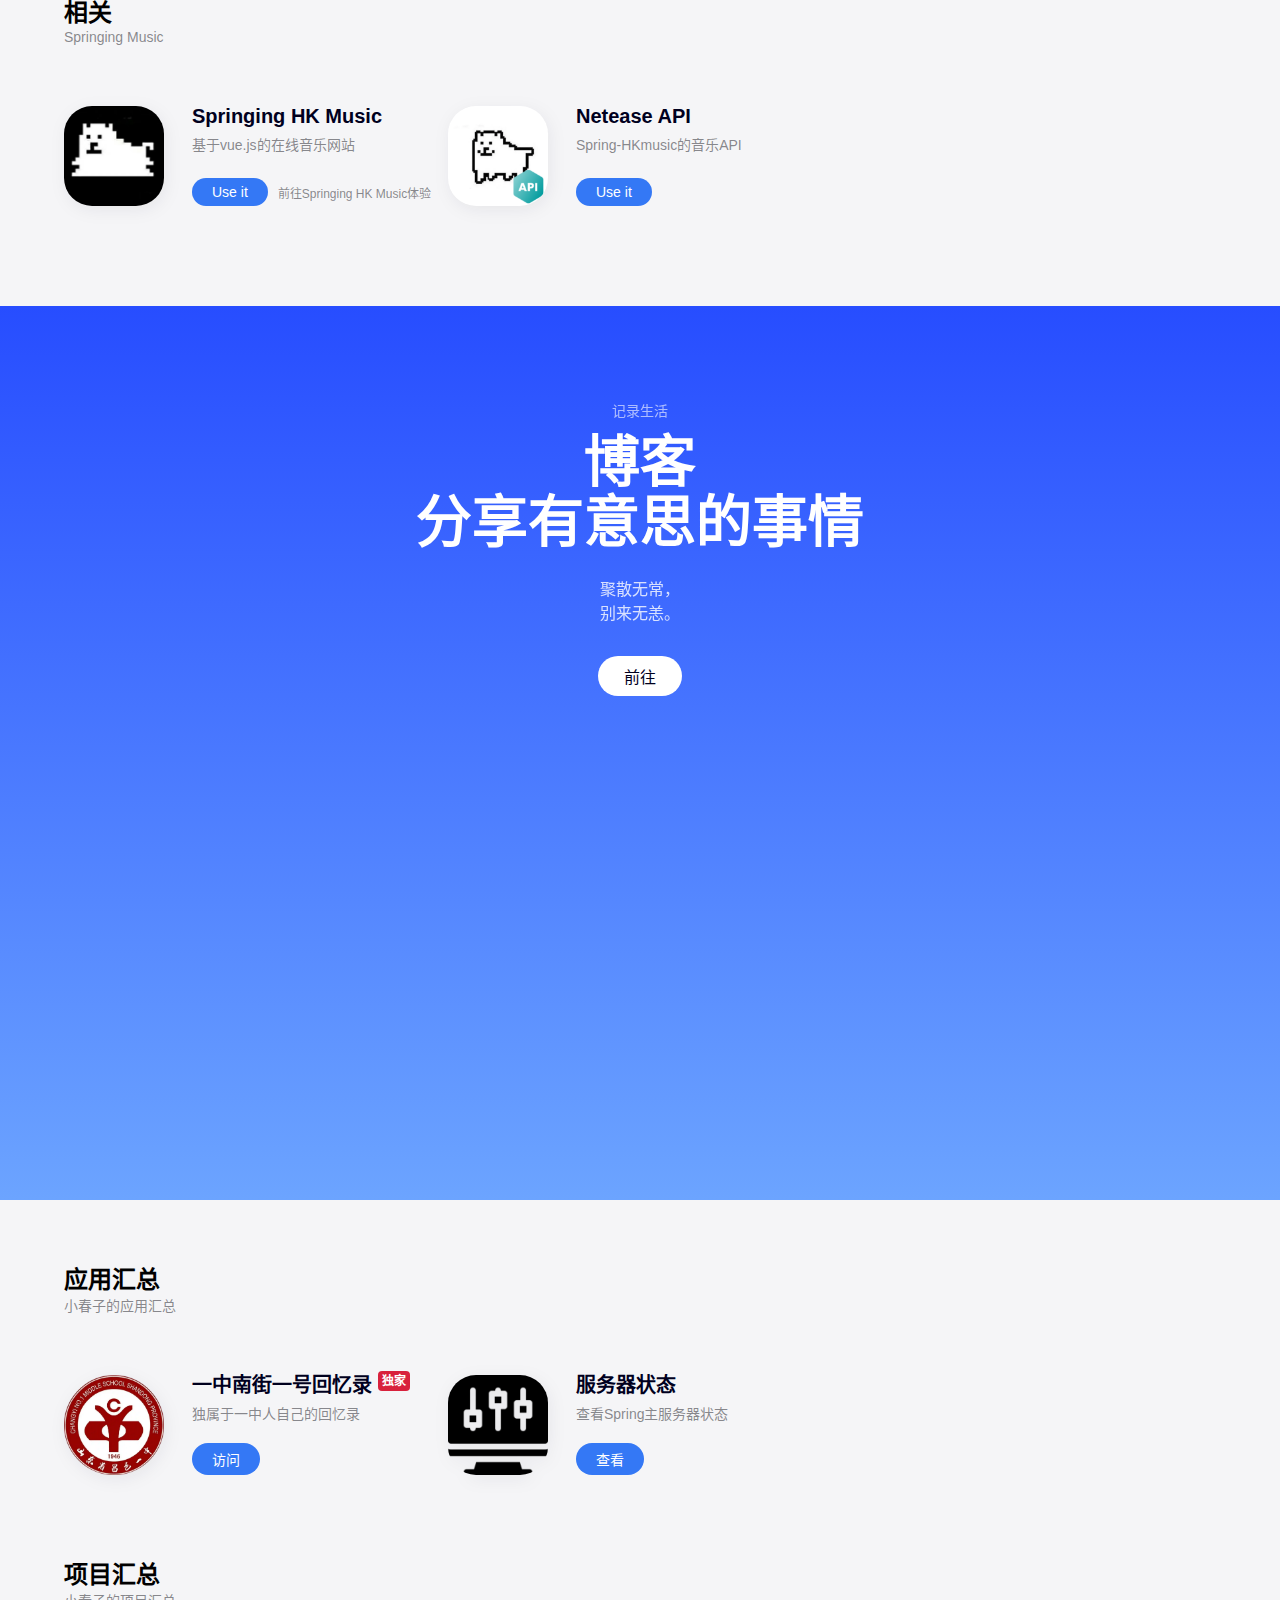
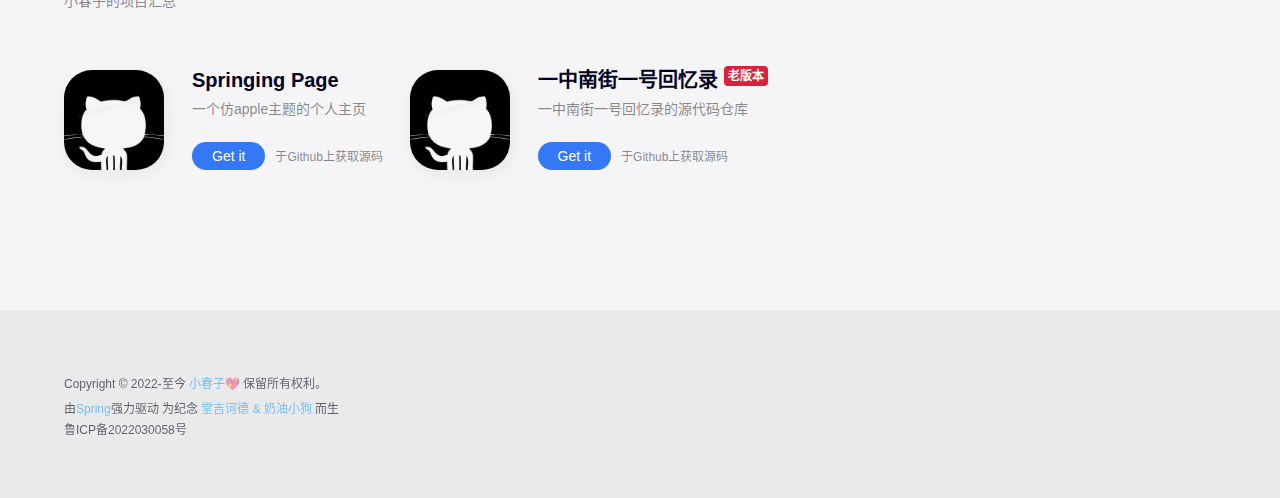
==== commit a1aa604a: "Update index.html" ====
--- a/index.html
+++ b/index.html
@@ -66,7 +66,6 @@
       </div>
       <div class="first-stack-links">
         <a href="https://blog.springing.top" class="about-button social-button" target="_blank">春子博客</a>
-        <a href="https://status.springing.top" class="about-button social-button" target="_blank">服务器状态</a>
         <a href="https://status.springing.top" class="about-button social-button" target="_blank">网站列表</a>
       </div>
     </div>
@@ -227,10 +226,10 @@
     </div>
   </div>
 
-
+<!--
   <div class="special-card">
     <div class="special-card-left">
-      <div class="tips">最新消息</div>
+      <div class="tips">大事件</div>
       <div class="title">敲木鱼9.0支持<br>现实增强</div>
       <div class="discription">现在你可以使用你敲木鱼的AR模式，将喜欢的音效贴纸放置在任何你想要的位置上。</div>
       <div class="button-group">
@@ -240,6 +239,7 @@
     </div>
     <img loading="lazy" class="special-card-right" src="./img/muyu-ar.webp">
   </div>
+-->
 
 
   <!--应用页面-->
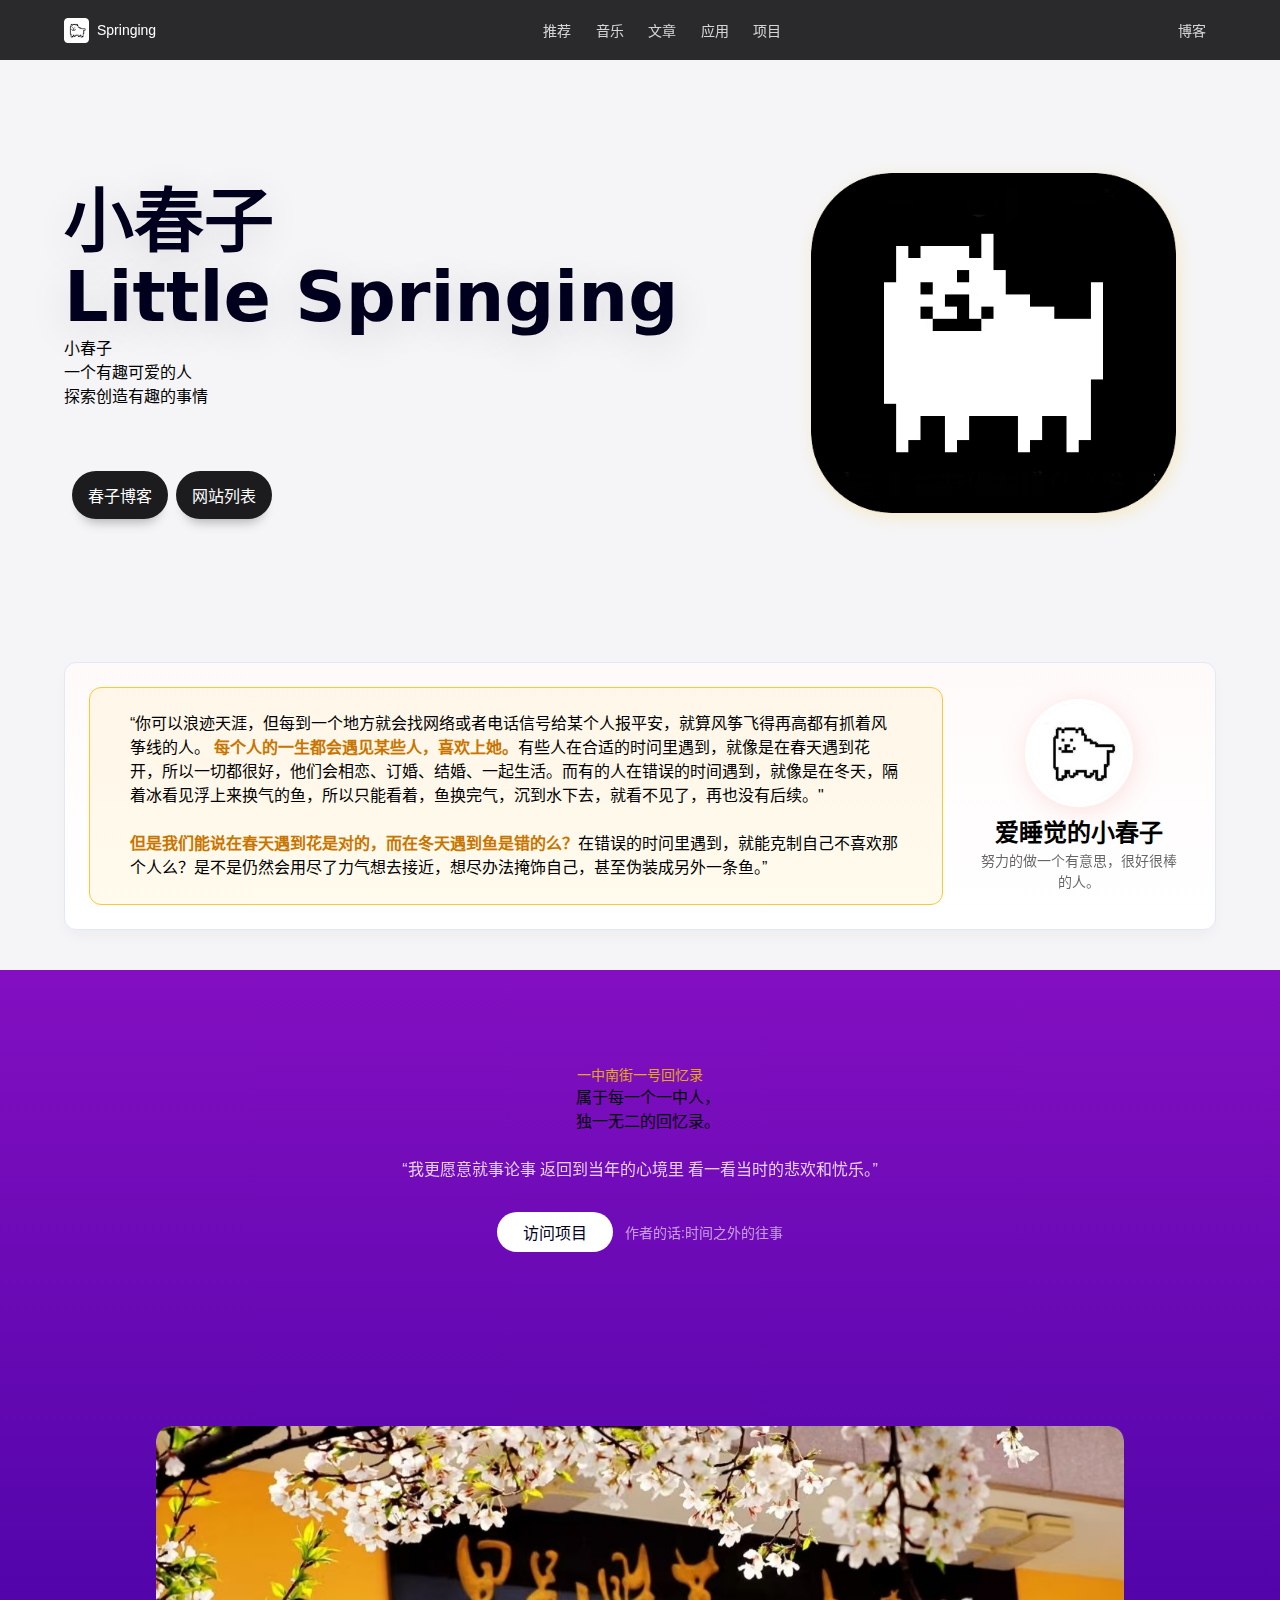
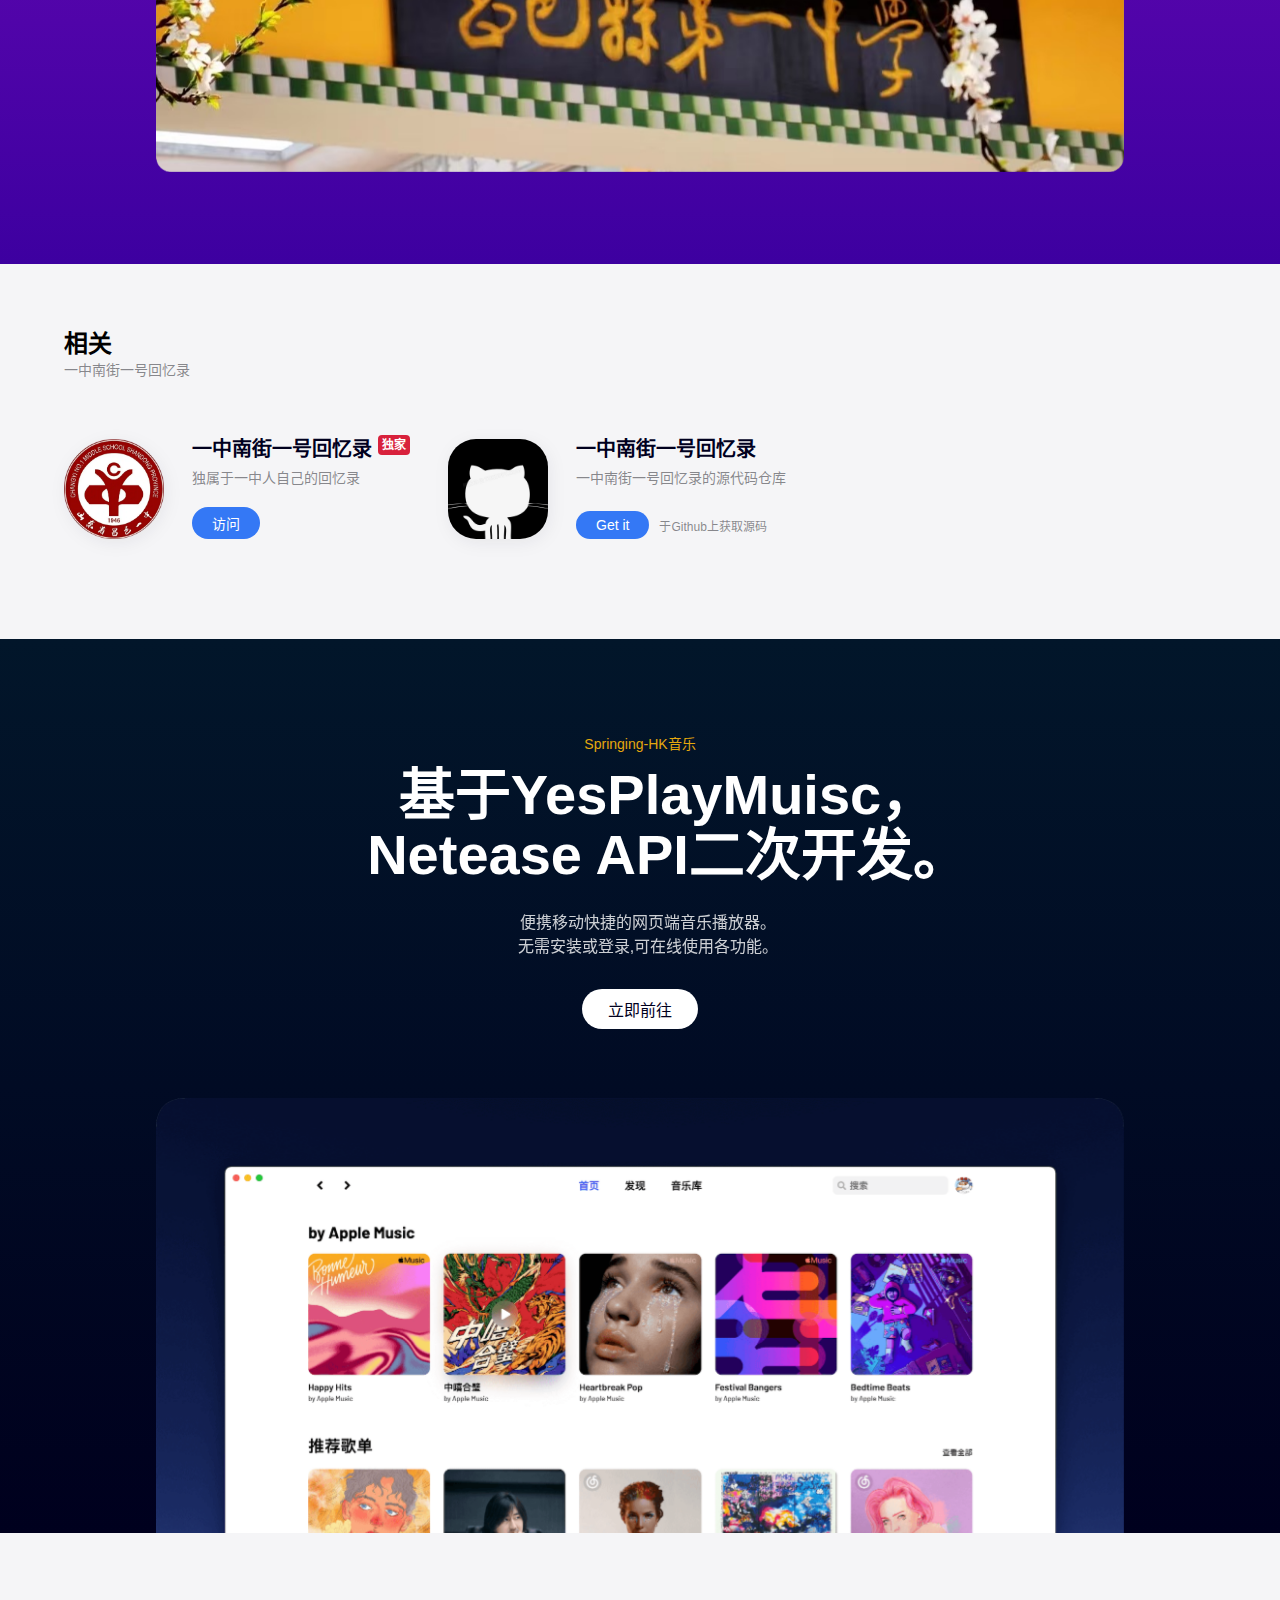
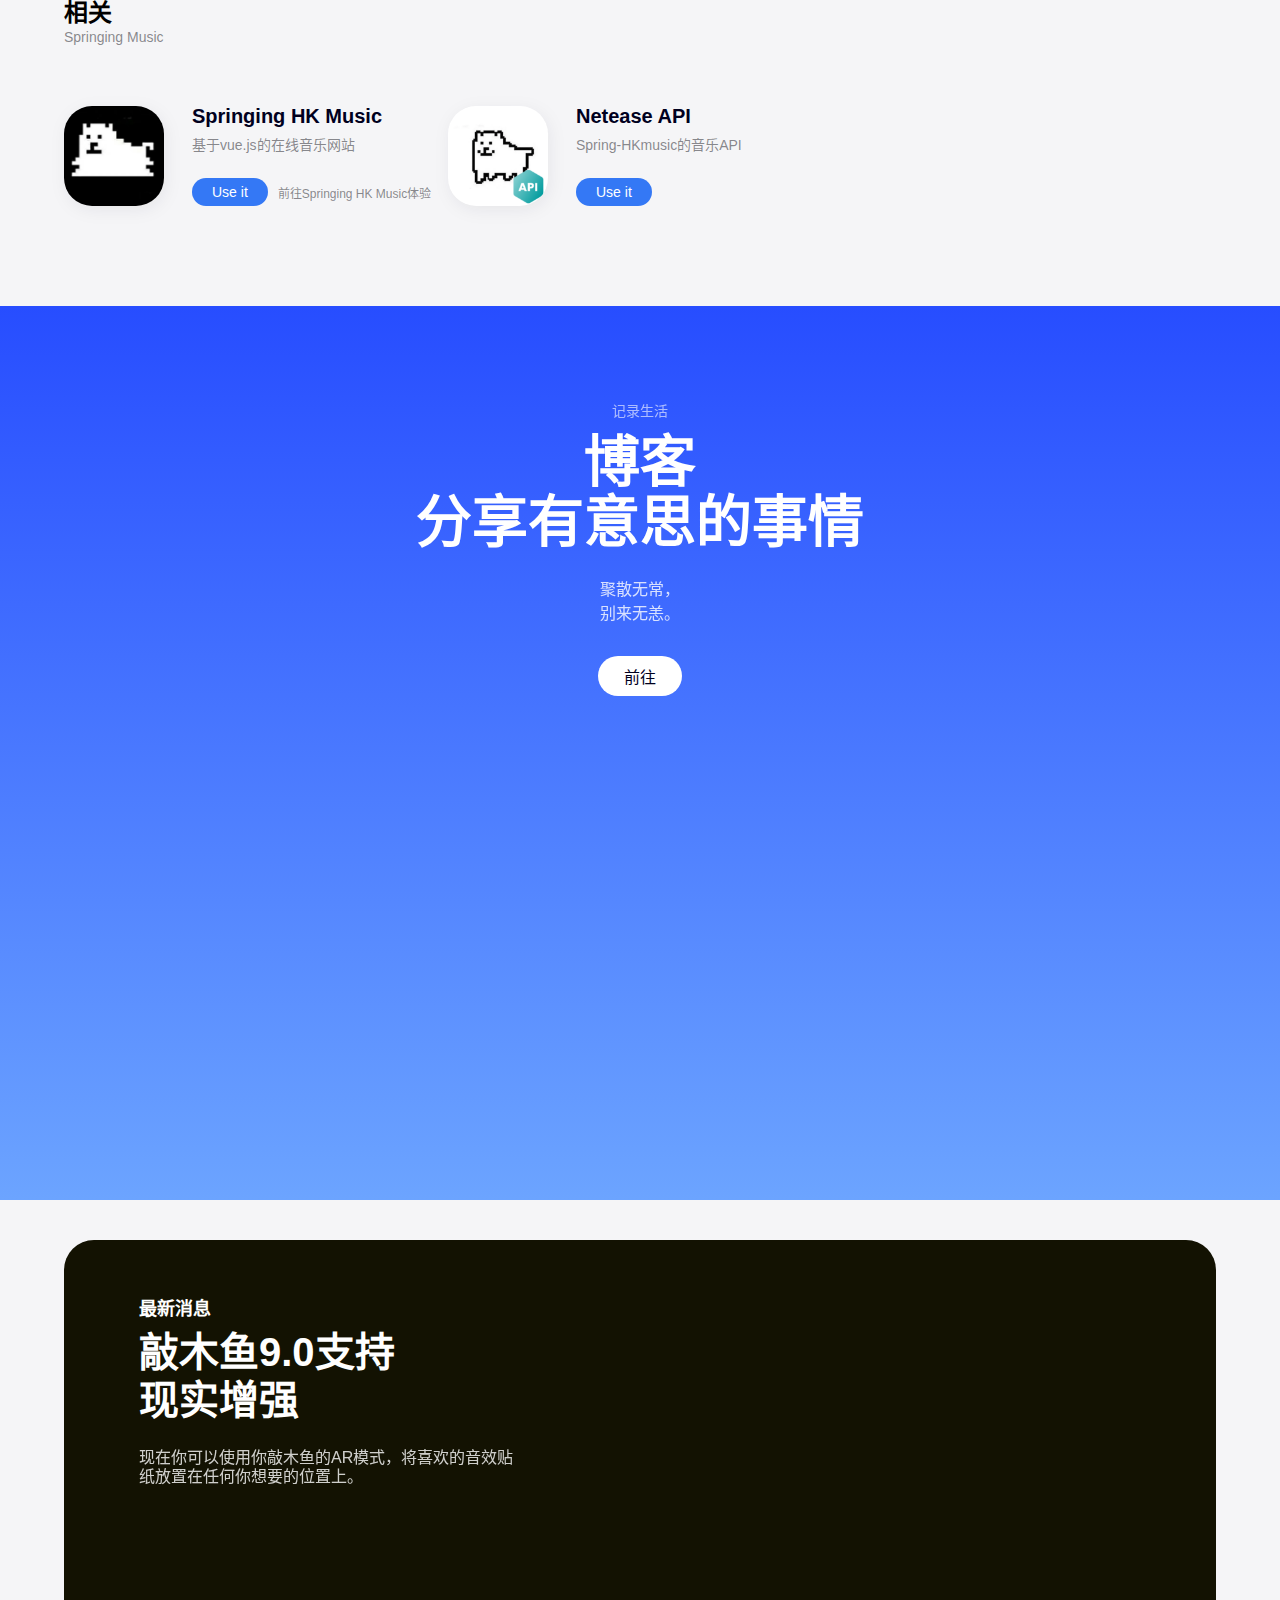
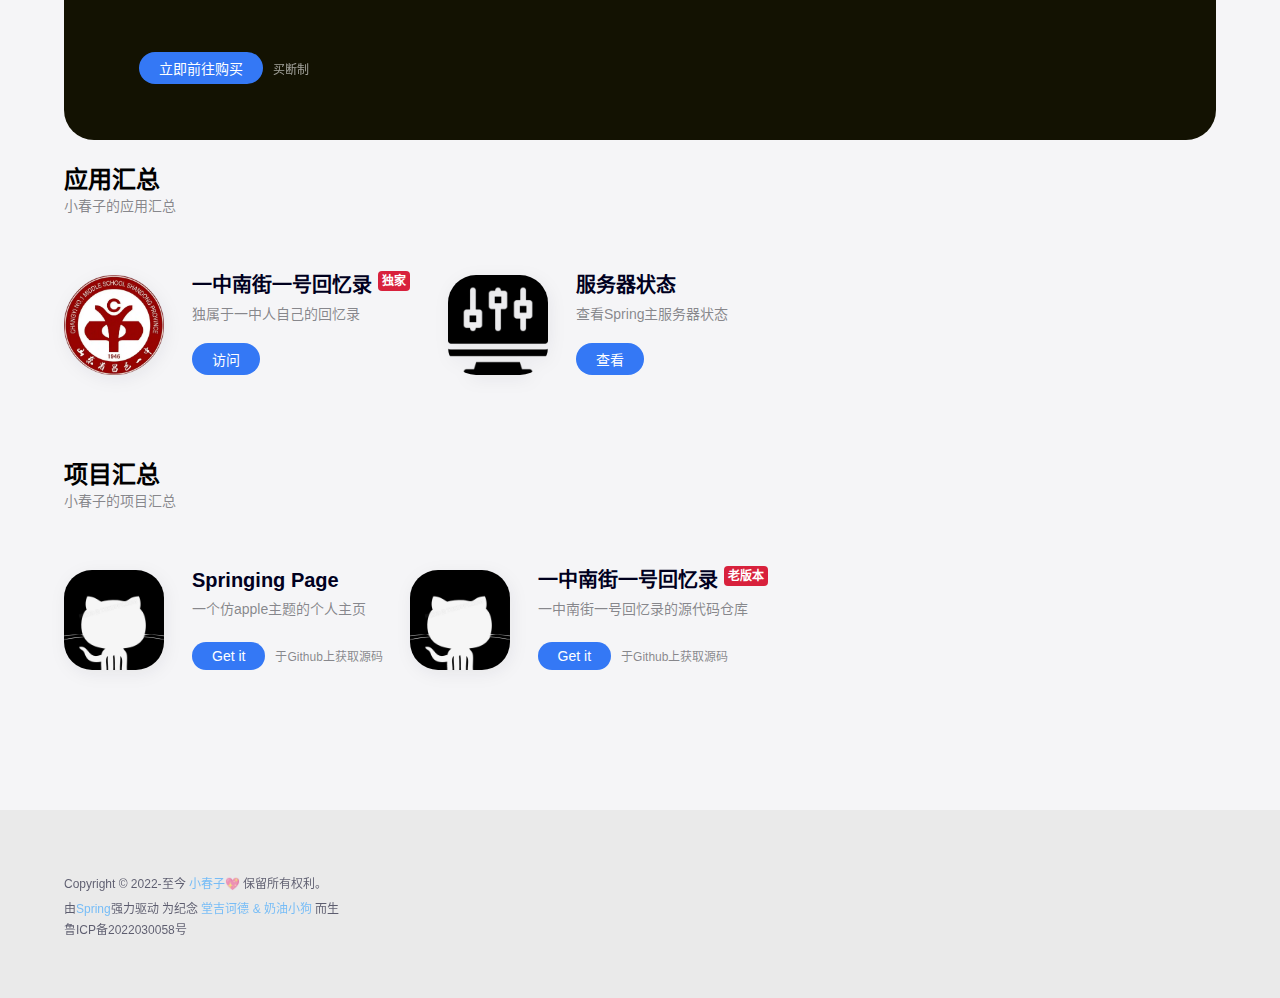
==== commit cc0f6daa: "Merge branch 'main' of https://github.com/lispringing/spring-page" ====
--- a/index.html
+++ b/index.html
@@ -226,10 +226,10 @@
     </div>
   </div>
 
-<!--
+
   <div class="special-card">
     <div class="special-card-left">
-      <div class="tips">大事件</div>
+      <div class="tips">最新消息</div>
       <div class="title">敲木鱼9.0支持<br>现实增强</div>
       <div class="discription">现在你可以使用你敲木鱼的AR模式，将喜欢的音效贴纸放置在任何你想要的位置上。</div>
       <div class="button-group">
@@ -239,7 +239,6 @@
     </div>
     <img loading="lazy" class="special-card-right" src="./img/muyu-ar.webp">
   </div>
--->
 
 
   <!--应用页面-->
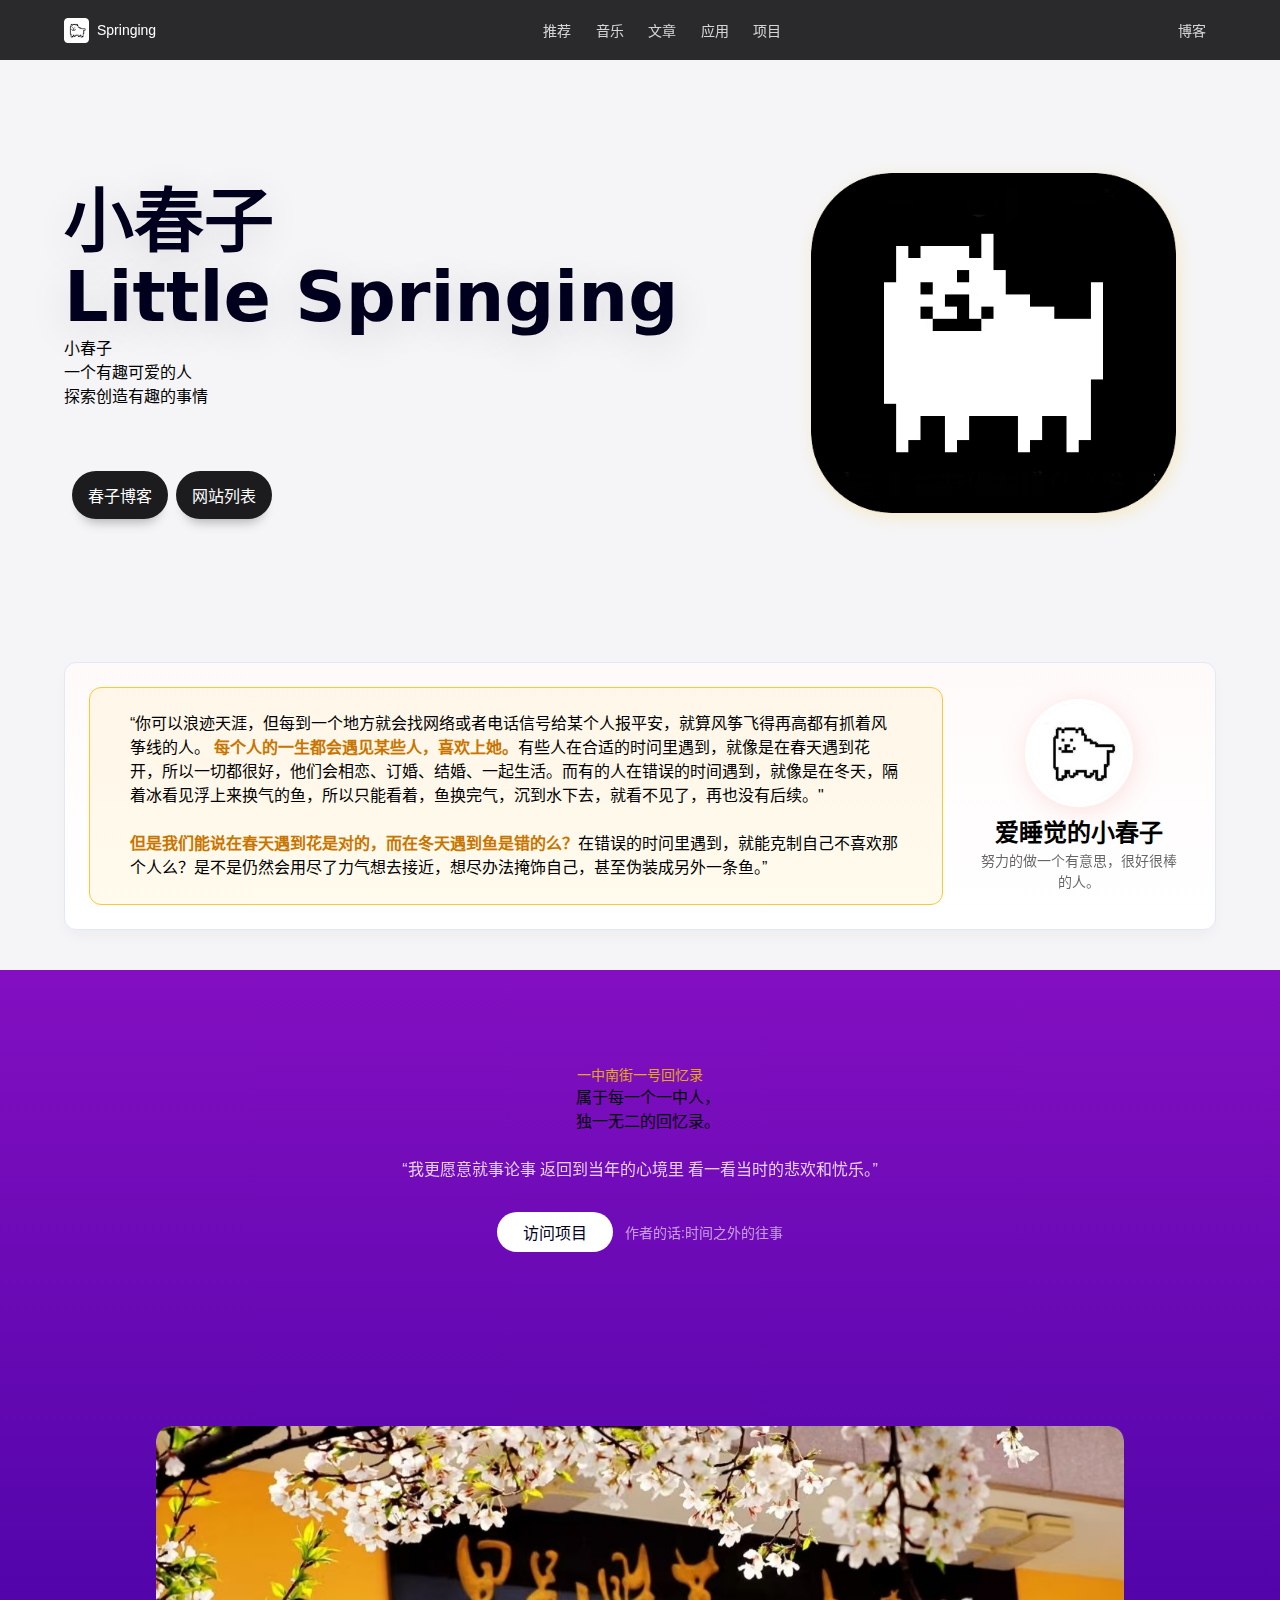
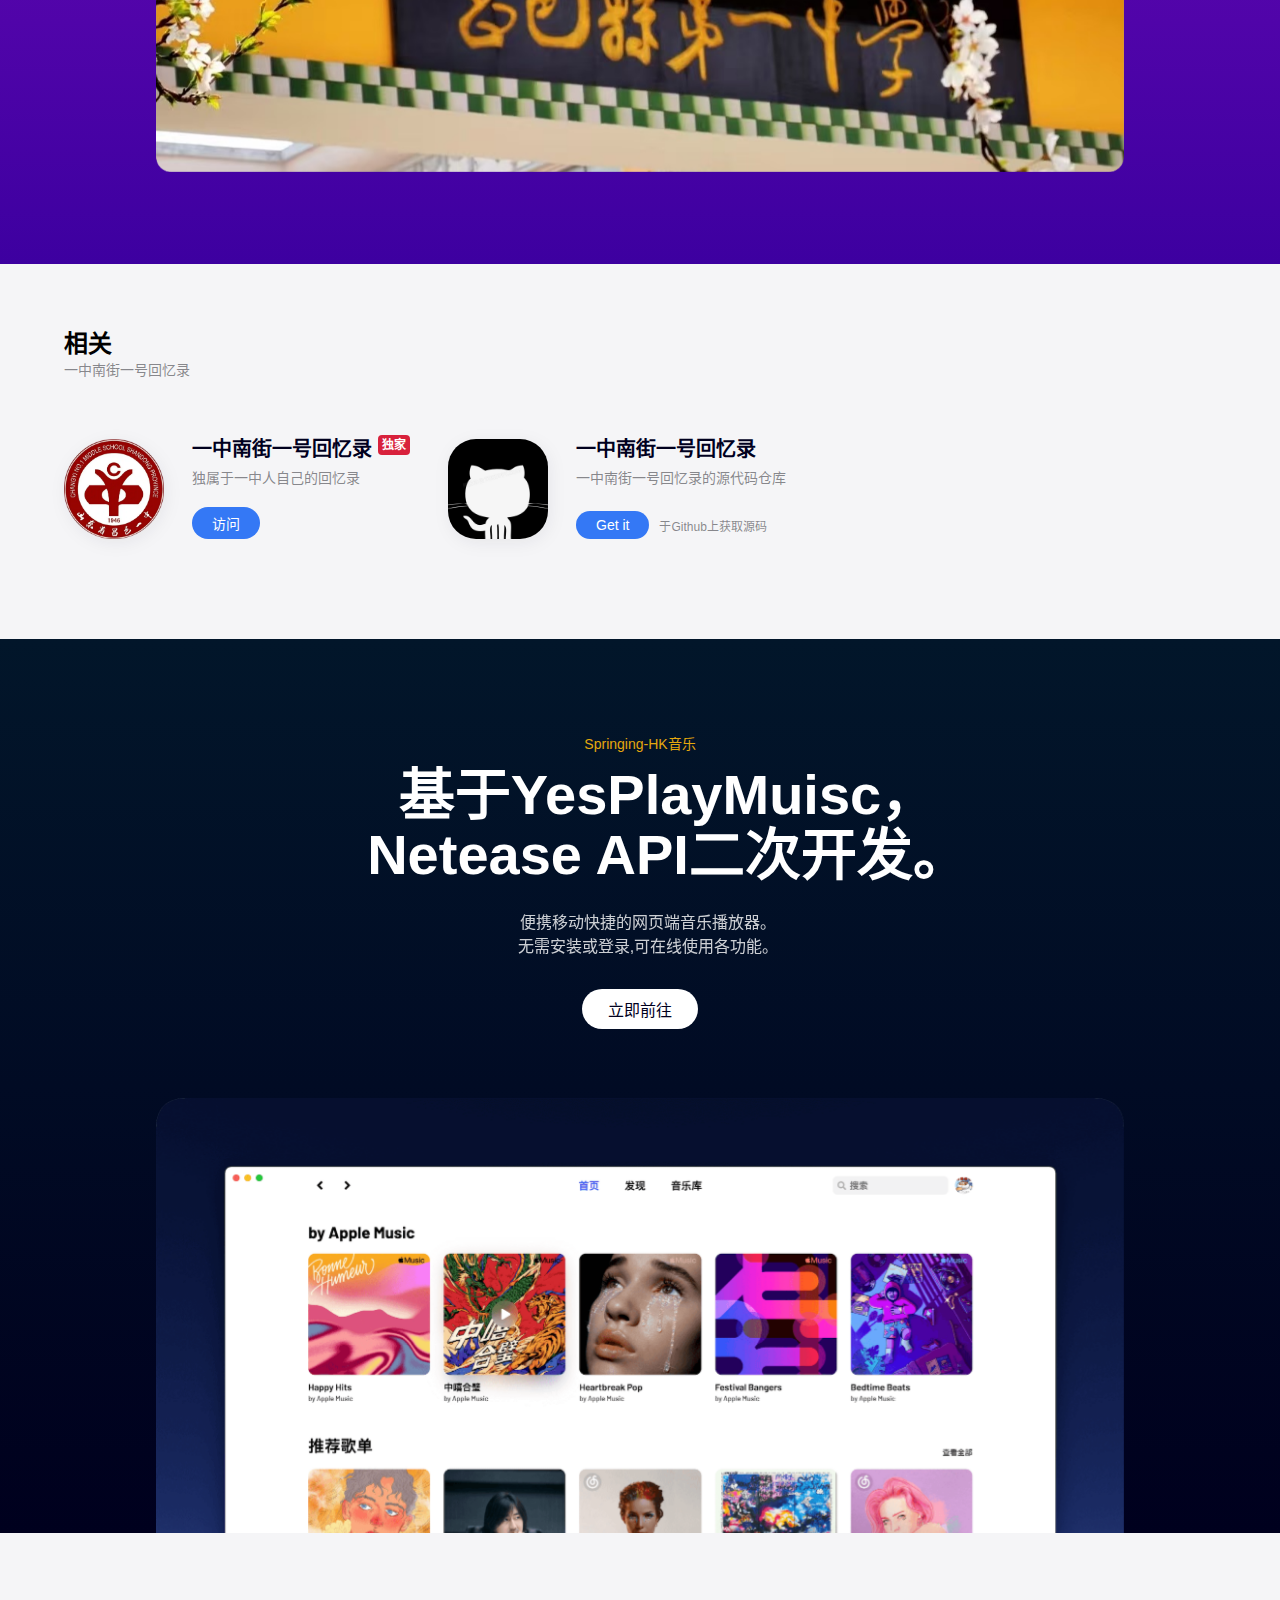
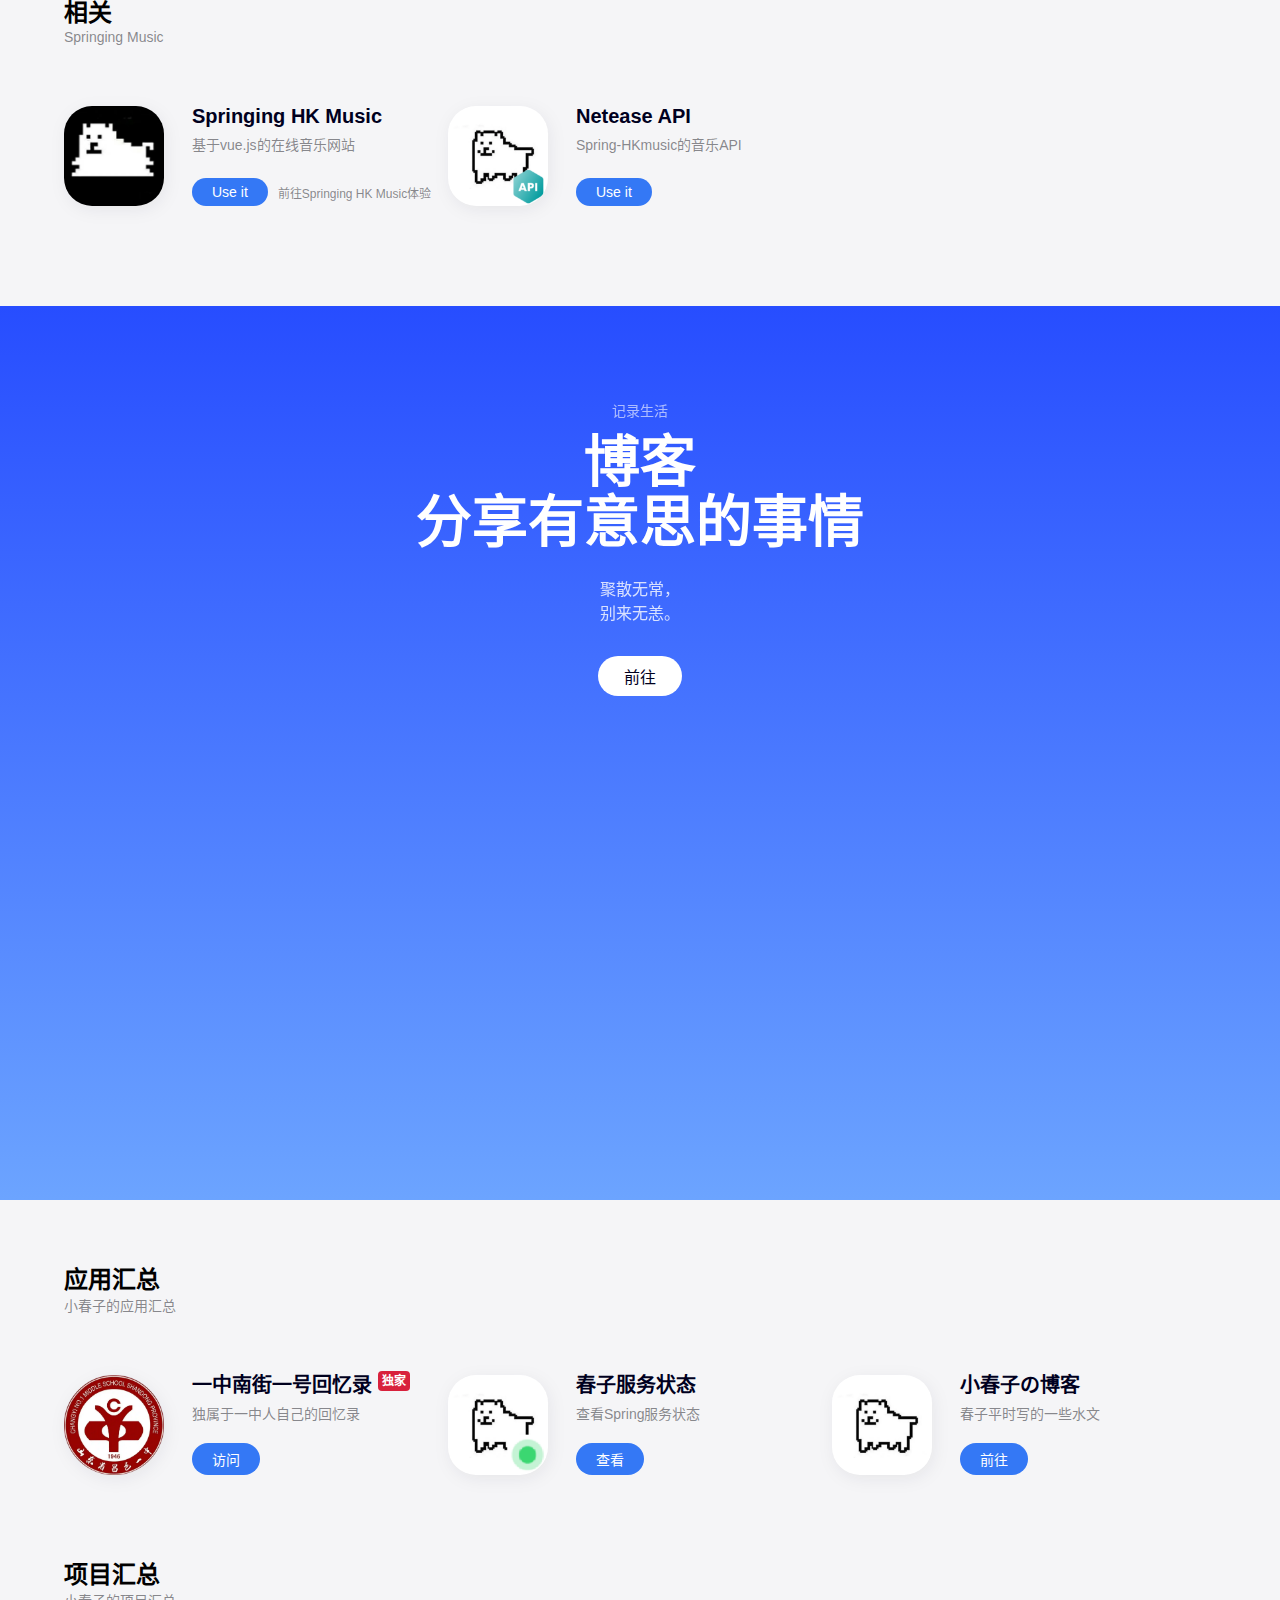
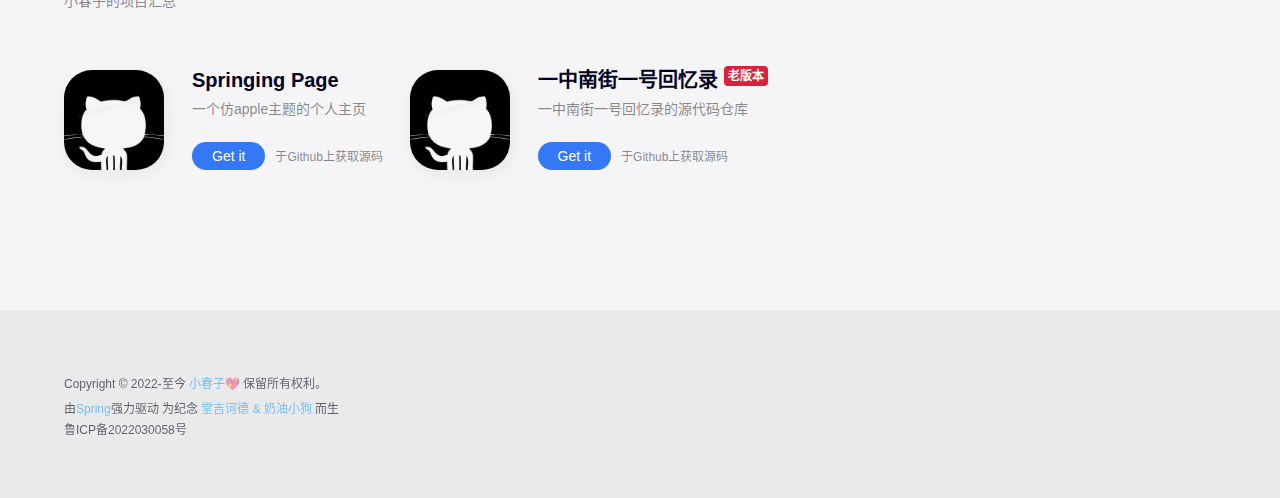
==== commit dc1ca7cd: "春不许 再回头" ====
--- a/index.html
+++ b/index.html
@@ -4,7 +4,7 @@
   <meta charset="UTF-8">
   <meta http-equiv="X-UA-Compatible" content="IE=edge">
   <meta name="viewport" content="width=device-width, initial-scale=1.0">
-  <title>Springing - 发现创造有意思的事物跟人</title>
+  <title>Springing - 发现创造有意思的事物</title>
   <!--引入css,js等必要文件-->
   <link rel="stylesheet" href="./css/main.css">
   <link rel="icon" type="image/x-icon" href="./img/avatar.webp">
@@ -180,10 +180,10 @@
         <div class="group-info-group">
           <div class="group-info">
             <a class="title" href="https://www.happyking.top" target="_blank">Springing HK Music</a>
-            <a class="discription" href="https://github.com/lispringing/spring-page" target="_blank">基于vue.js的在线音乐网站</a>
-          </div>
-          <div class="group-info-button">
-            <a class="linkbutton" href="https://github.com/lispringing/spring-page" target="_blank">Use it</a>
+            <a class="discription" href="https://www.happyking.top" target="_blank">基于vue.js的在线音乐网站</a>
+          </div>
+          <div class="group-info-button">
+            <a class="linkbutton" href="https://www.happyking.top" target="_blank">Use it</a>
             <span class="linkbotton-tips">前往Springing HK Music体验</span>
           </div>
         </div>
@@ -226,7 +226,7 @@
     </div>
   </div>
 
-
+  <!--新闻-
   <div class="special-card">
     <div class="special-card-left">
       <div class="tips">最新消息</div>
@@ -239,6 +239,7 @@
     </div>
     <img loading="lazy" class="special-card-right" src="./img/muyu-ar.webp">
   </div>
+-->
 
 
   <!--应用页面-->
@@ -263,18 +264,34 @@
         </div>
       </div>
 
-      <!--服务器监控-->
+      <!--服务监控-->
       <div class="group-item">
         <a class="group-item-icon" href="https://status.springing.top" target="_blank">
-          <img class="group-item-icon-img" src="./img/status.ico" alt="product-icon" title="product-icon">
-        </a>
-        <div class="group-info-group">
-          <div class="group-info">
-            <a class="title" href="https://status.springing.top" target="_blank">服务器状态</a>
-            <a class="discription" href="https://status.springing.top" target="_blank">查看Spring主服务器状态</a>
+          <img class="group-item-icon-img" src="./img/status.png" alt="product-icon" title="product-icon">
+        </a>
+        <div class="group-info-group">
+          <div class="group-info">
+            <a class="title" href="https://status.springing.top" target="_blank">春子服务状态</a>
+            <a class="discription" href="https://status.springing.top" target="_blank">查看Spring服务状态</a>
           </div>
           <div class="group-info-button">
             <a class="linkbutton" href="https://status.springing.top" target="_blank">查看</a>
+          </div>
+        </div>
+      </div>
+
+<!--博客-->
+      <div class="group-item">
+        <a class="group-item-icon" href="https://blog.springing.top" target="_blank">
+          <img class="group-item-icon-img" src="./img/avatar.webp" alt="product-icon" title="product-icon">
+        </a>
+        <div class="group-info-group">
+          <div class="group-info">
+            <a class="title" href="https://blog.springing.top" target="_blank">小春子の博客</a>
+            <a class="discription" href="https://blog.springing.top" target="_blank">春子平时写的一些水文</a>
+          </div>
+          <div class="group-info-button">
+            <a class="linkbutton" href="https://blog.springing.top" target="_blank">前往</a>
           </div>
         </div>
       </div>
@@ -344,4 +361,5 @@
 <script src="./js/simpleParallax.min.js"></script>
 <script src="./js/main.js"></script>
 <script src="./js/console.js"></script>
+</body>
 </html>